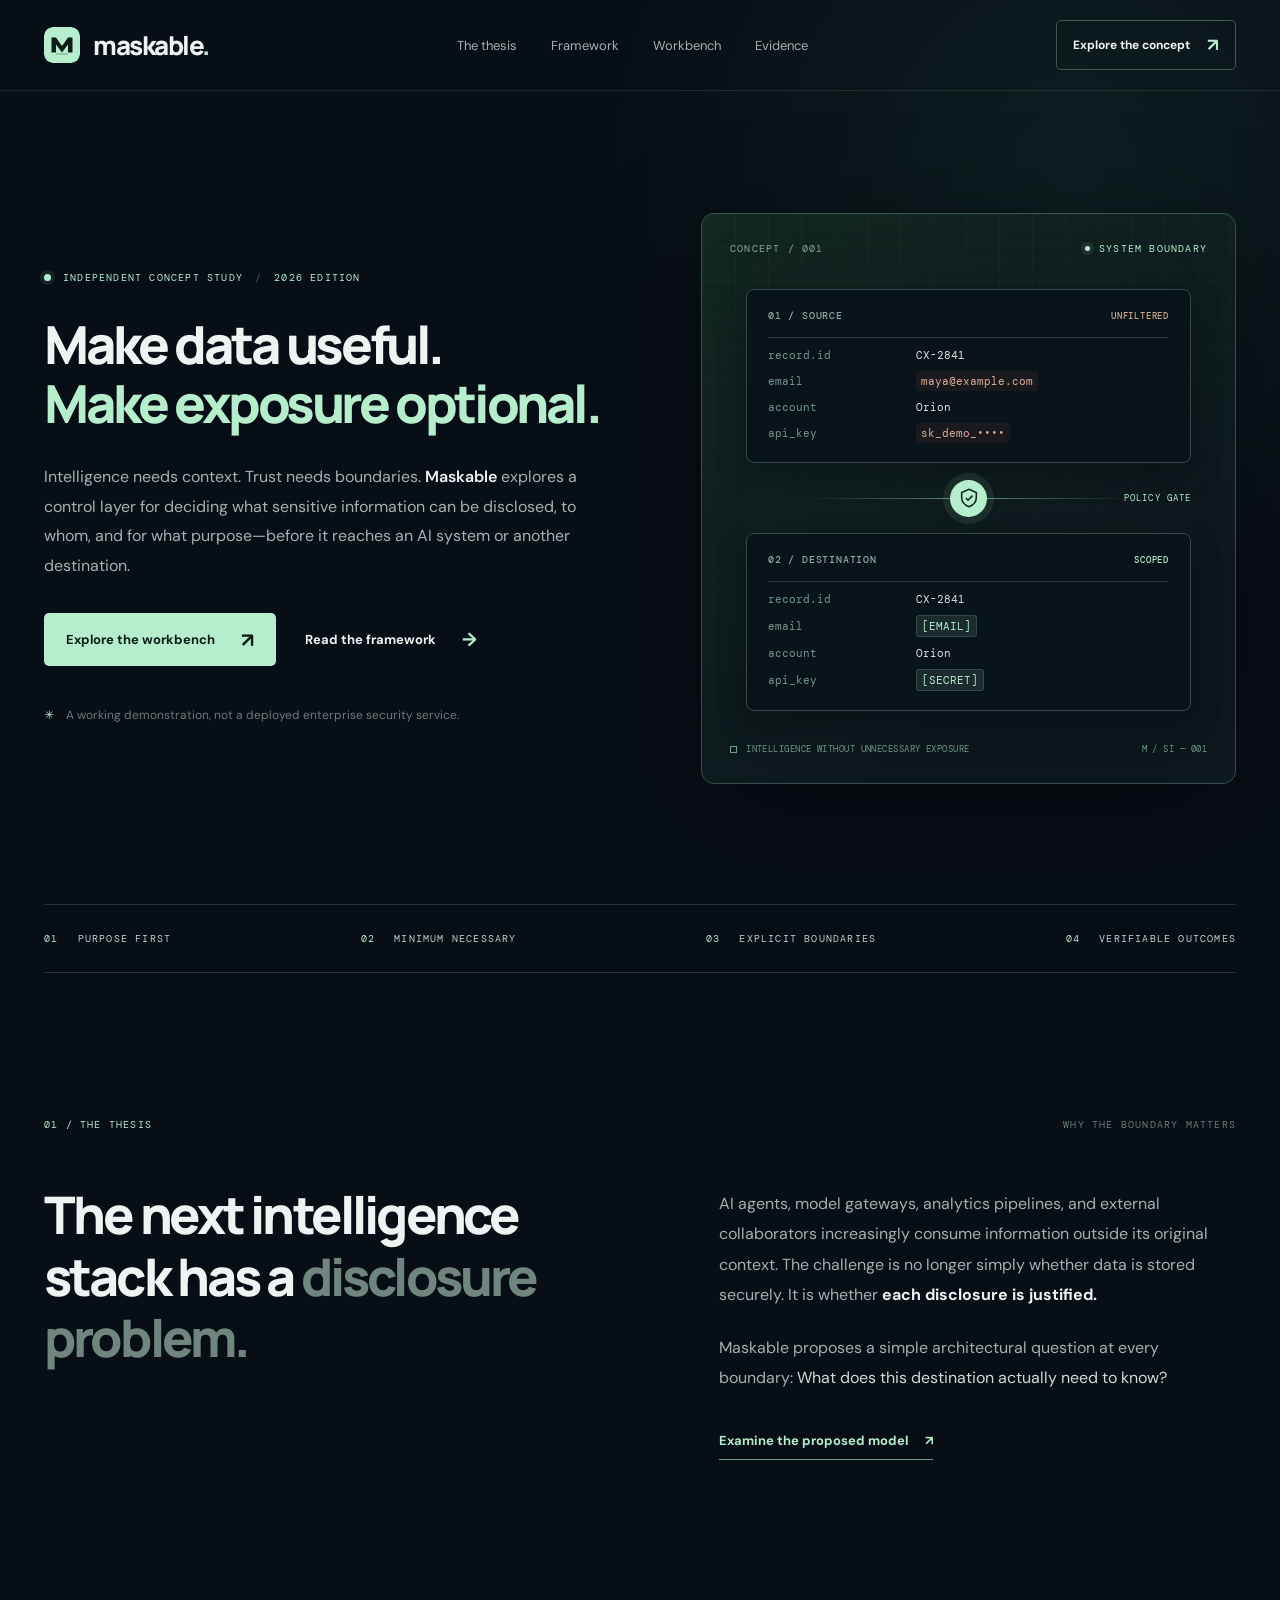
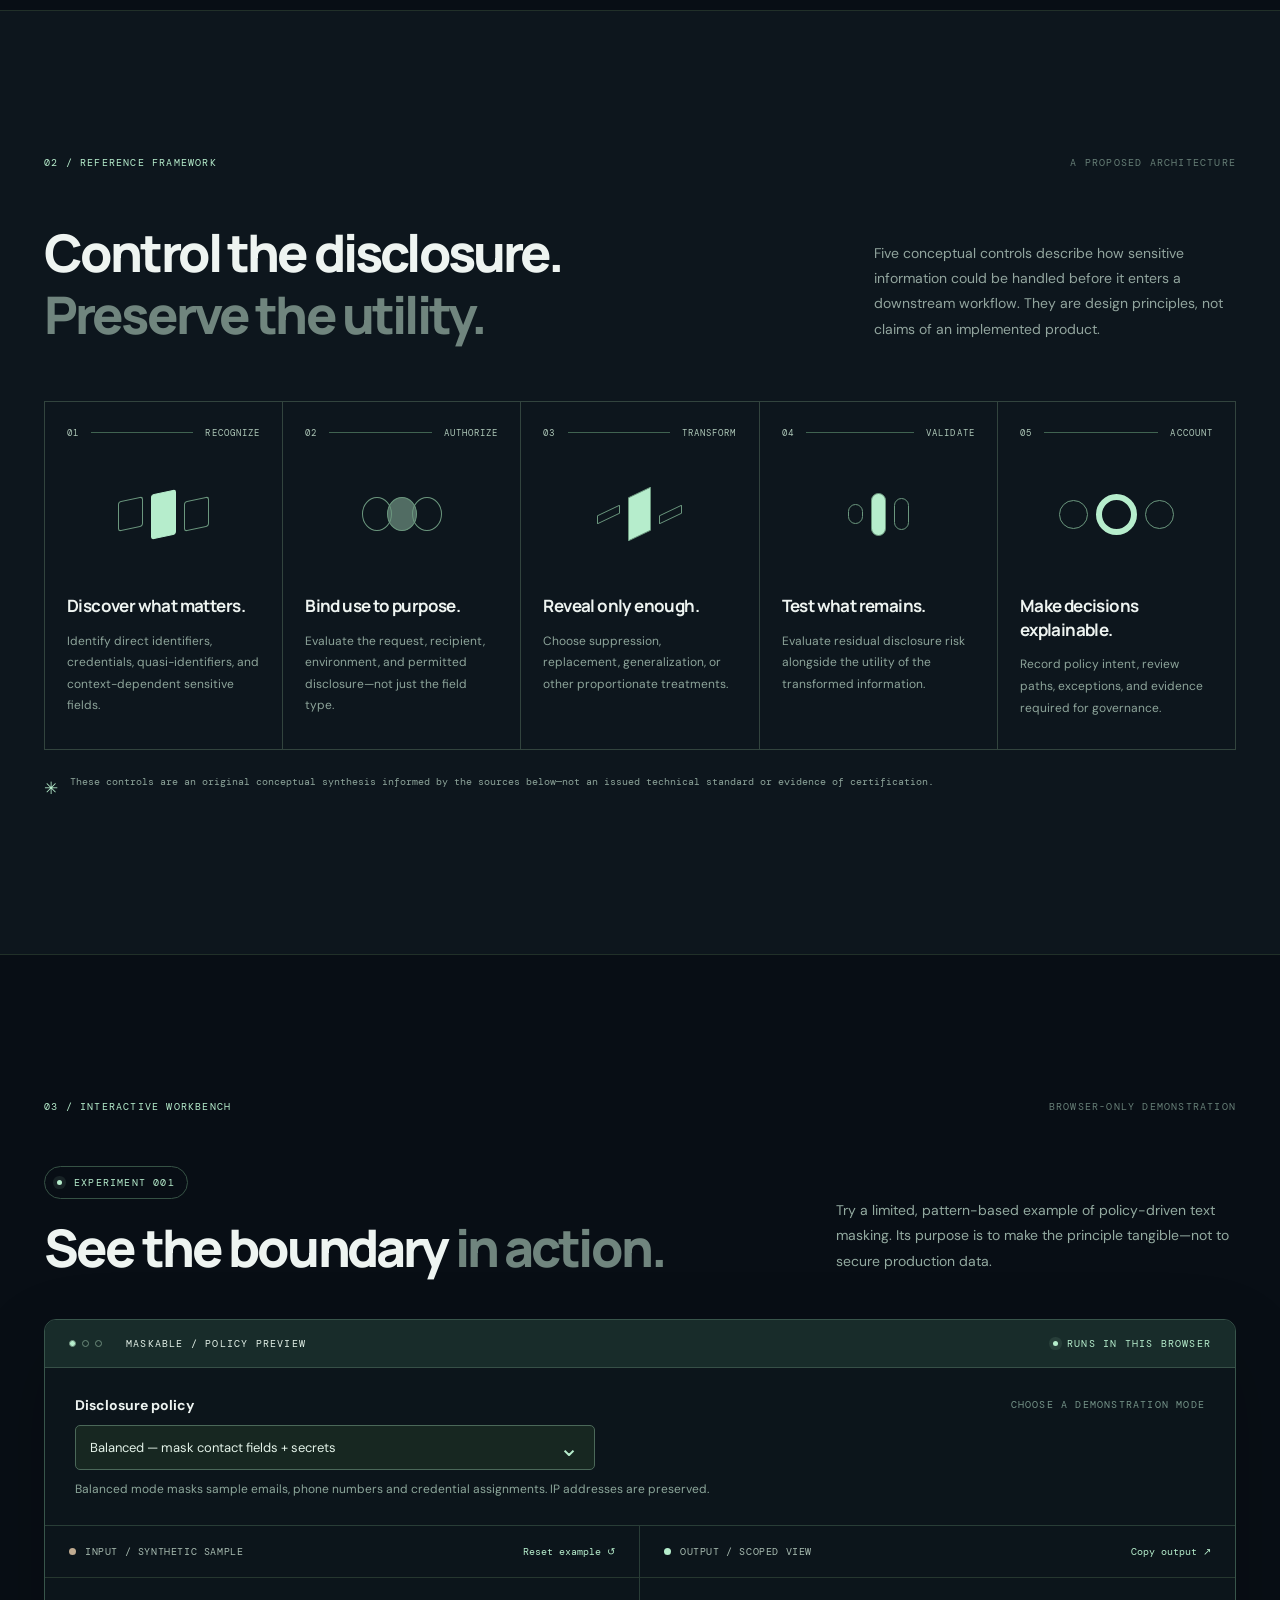
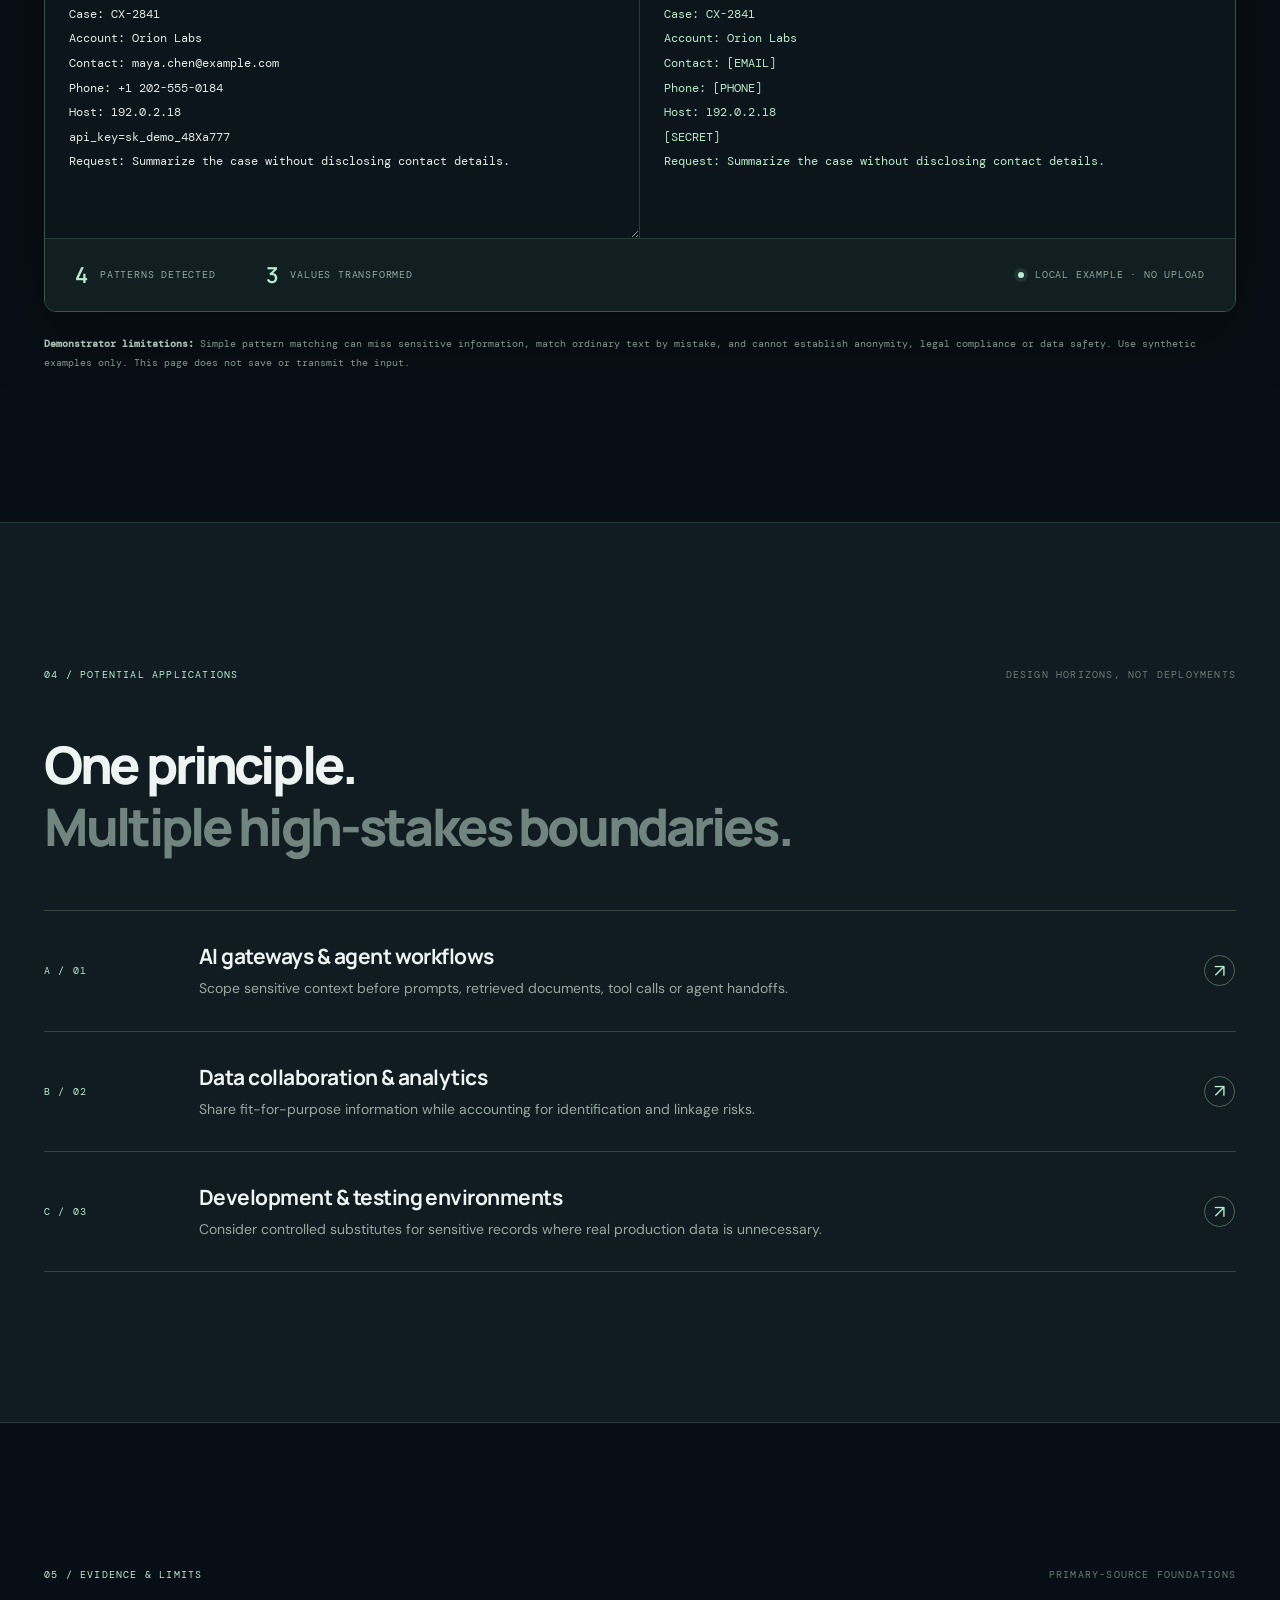
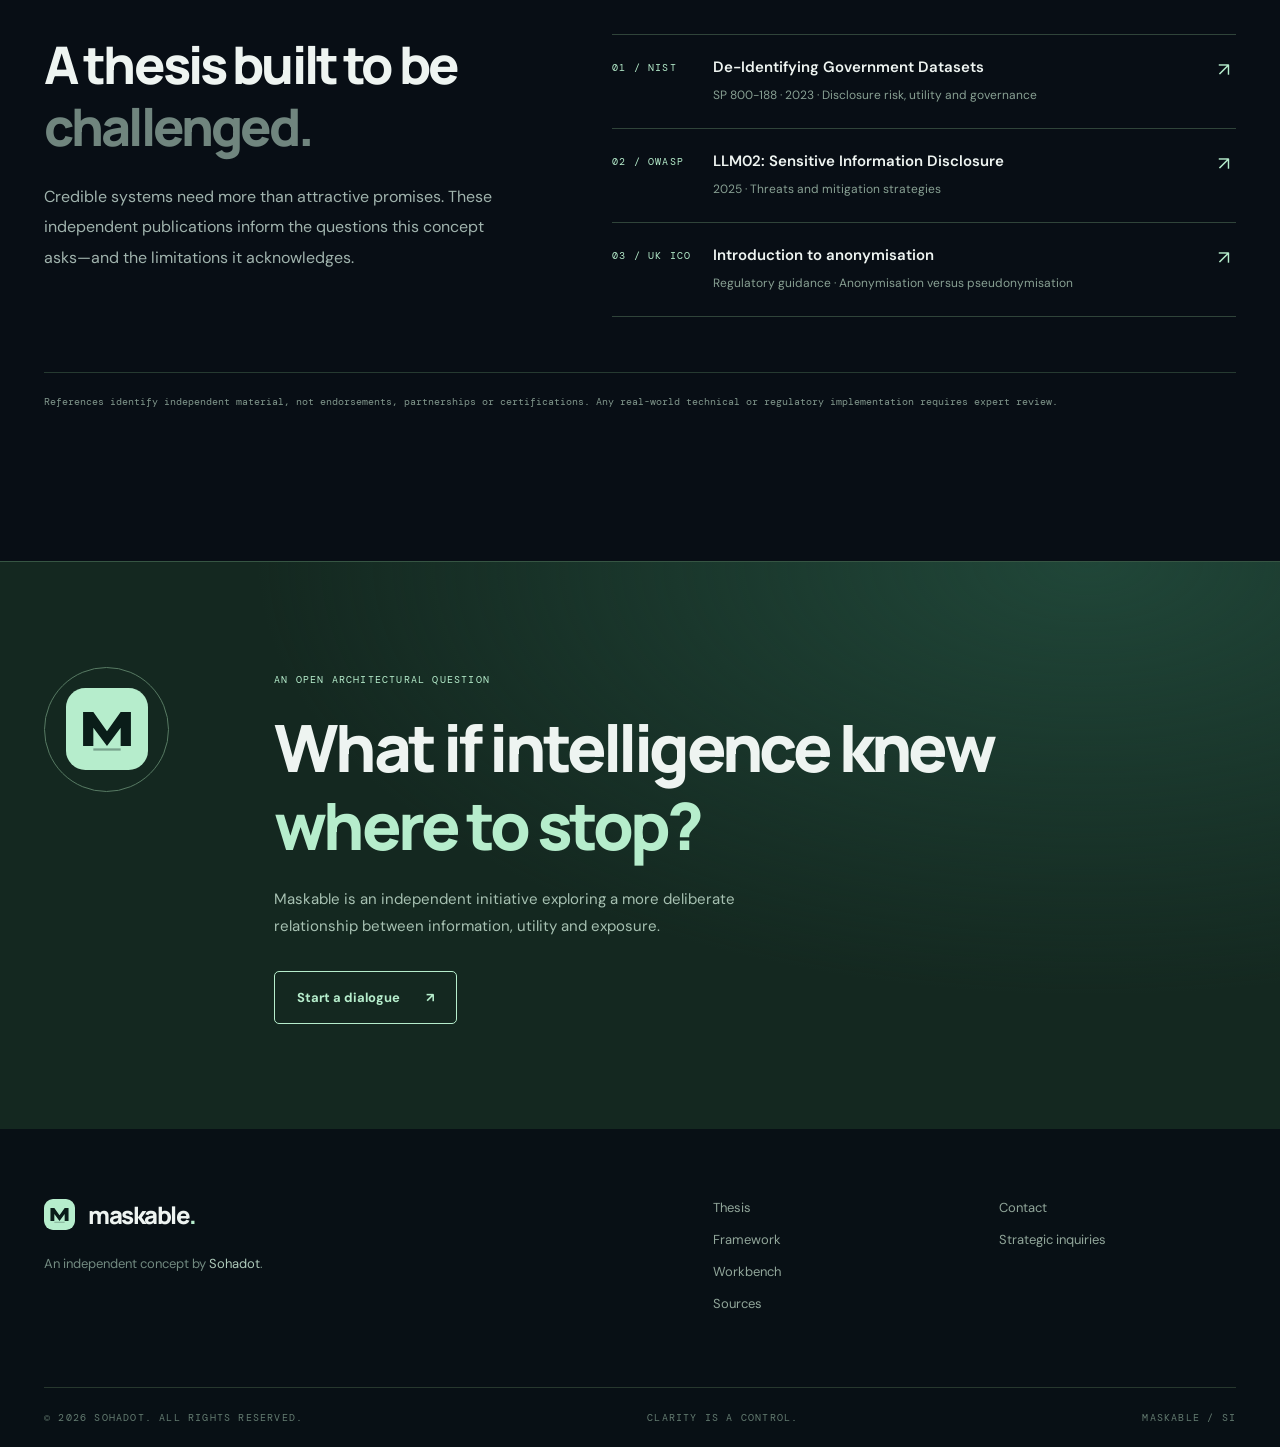
==== index.html @ 891ea4d5 "Build evidence-led Maskable concept landing page" ====
<!DOCTYPE html>
<html lang="en">
<head>
  <meta charset="utf-8">
  <meta name="viewport" content="width=device-width, initial-scale=1">
  <meta name="color-scheme" content="dark">
  <meta name="theme-color" content="#080e15">
  <meta name="description" content="Maskable is an independent concept study exploring purpose-bound disclosure for enterprise data and AI systems. Explore its framework and browser-only demonstration.">
  <meta name="robots" content="index, follow, max-image-preview:large">
  <link rel="canonical" href="https://maskable.si/">
  <link rel="icon" type="image/svg+xml" href="/assets/mark.svg">
  <link rel="preconnect" href="https://fonts.googleapis.com">
  <link rel="preconnect" href="https://fonts.gstatic.com" crossorigin>
  <link href="https://fonts.googleapis.com/css2?family=DM+Mono:wght@400;500&family=DM+Sans:wght@400;500;600;700&family=Manrope:wght@400;500;600;700;800&display=swap" rel="stylesheet">
  <link rel="stylesheet" href="/assets/styles.css">
  <meta property="og:type" content="website">
  <meta property="og:site_name" content="Maskable">
  <meta property="og:url" content="https://maskable.si/">
  <meta property="og:title" content="Maskable — Make data useful. Make exposure optional.">
  <meta property="og:description" content="An independent concept of sensitive-information control for the AI era.">
  <meta property="og:image" content="https://maskable.si/assets/social-card.svg">
  <meta name="twitter:card" content="summary_large_image">
  <script type="application/ld+json">{"@context":"https://schema.org","@type":"WebSite","name":"Maskable","url":"https://maskable.si/","description":"Independent concept study of sensitive-information control for data and AI systems.","publisher":{"@type":"Organization","name":"Sohadot","url":"https://sohadot.com"}}</script>
  <script src="/assets/app.js" defer></script>
  <title>Maskable — Sensitive Information Control for the AI Era</title>
</head>
<body>
  <a class="skip-link" href="#main">Skip to content</a>
  <div class="ambient-glow" aria-hidden="true"></div>
  <header class="site-header">
    <div class="container header-inner">
      <a class="brand" href="/" aria-label="Maskable home"><img src="/assets/mark.svg" width="36" height="36" alt=""><span>maskable<span class="brand-period">.</span></span></a>
      <nav class="nav-links" aria-label="Primary navigation"><a href="#thesis">The thesis</a><a href="#framework">Framework</a><a href="#workbench">Workbench</a><a href="#evidence">Evidence</a></nav>
      <a class="nav-cta" href="#workbench">Explore the concept <span aria-hidden="true">↗</span></a>
    </div>
  </header>
  <main id="main">
    <section class="hero container" aria-labelledby="hero-title">
      <div class="hero-copy">
        <div class="eyebrow"><span class="pulse-dot"></span> INDEPENDENT CONCEPT STUDY <span class="eyebrow-divider">/</span> 2026 EDITION</div>
        <h1 id="hero-title">Make data useful.<br><em>Make exposure optional.</em></h1>
        <p class="hero-description">Intelligence needs context. Trust needs boundaries. <strong>Maskable</strong> explores a control layer for deciding what sensitive information can be disclosed, to whom, and for what purpose—before it reaches an AI system or another destination.</p>
        <div class="hero-actions"><a class="button primary-button" href="#workbench">Explore the workbench <span aria-hidden="true">↗</span></a><a class="button text-button" href="#framework">Read the framework <span aria-hidden="true">→</span></a></div>
        <div class="hero-note"><span aria-hidden="true">✳</span> A working demonstration, not a deployed enterprise security service.</div>
      </div>
      <div class="hero-art" role="img" aria-label="Illustrative concept: a policy gate turns sensitive source details into purpose-limited output">
        <div class="visual-grid" aria-hidden="true"></div>
        <div class="hero-art-top"><span>CONCEPT / 001</span><span class="art-online"><i class="tiny-dot"></i> SYSTEM BOUNDARY</span></div>
        <div class="data-panels">
          <div class="data-panel source-panel">
            <div class="data-panel-heading"><span>01 / SOURCE</span><span class="panel-status">UNFILTERED</span></div>
            <div class="data-line"><span class="line-key">record.id</span><span class="line-value">CX-2841</span></div>
            <div class="data-line"><span class="line-key">email</span><span class="raw-line">maya@example.com</span></div>
            <div class="data-line"><span class="line-key">account</span><span class="line-value">Orion</span></div>
            <div class="data-line"><span class="line-key">api_key</span><span class="raw-line">sk_demo_••••</span></div>
          </div>
          <div class="boundary-track"><div class="boundary-line"></div><div class="boundary-node"><svg viewBox="0 0 24 24" fill="none" stroke="currentColor" stroke-width="1.7"><path d="M12 2.5 20 6v5.5c0 5.2-3.7 8.4-8 10-4.3-1.6-8-4.8-8-10V6l8-3.5Z"/><path d="m8.5 12 2.4 2.4 4.9-5"/></svg></div><div class="boundary-caption">POLICY GATE</div></div>
          <div class="data-panel output-panel">
            <div class="data-panel-heading"><span>02 / DESTINATION</span><span class="panel-status green-status">SCOPED</span></div>
            <div class="data-line"><span class="line-key">record.id</span><span class="line-value">CX-2841</span></div>
            <div class="data-line"><span class="line-key">email</span><span class="masked-token">[EMAIL]</span></div>
            <div class="data-line"><span class="line-key">account</span><span class="line-value">Orion</span></div>
            <div class="data-line"><span class="line-key">api_key</span><span class="masked-token">[SECRET]</span></div>
          </div>
        </div>
        <div class="hero-art-bottom"><span><i class="mini-square"></i> INTELLIGENCE WITHOUT UNNECESSARY EXPOSURE</span><span>M / SI — 001</span></div>
      </div>
    </section>

    <div class="container principle-strip" aria-label="Design principles"><span><i>01</i> PURPOSE FIRST</span><span><i>02</i> MINIMUM NECESSARY</span><span><i>03</i> EXPLICIT BOUNDARIES</span><span><i>04</i> VERIFIABLE OUTCOMES</span></div>

    <section id="thesis" class="section container thesis-section" aria-labelledby="thesis-title">
      <div class="section-intro"><span class="section-kicker">01 / THE THESIS</span><span class="section-side">WHY THE BOUNDARY MATTERS</span></div>
      <div class="thesis-layout"><h2 id="thesis-title">The next intelligence stack has a <span class="muted-text">disclosure problem.</span></h2><div class="thesis-right"><p>AI agents, model gateways, analytics pipelines, and external collaborators increasingly consume information outside its original context. The challenge is no longer simply whether data is stored securely. It is whether <strong>each disclosure is justified.</strong></p><p>Maskable proposes a simple architectural question at every boundary: <em>What does this destination actually need to know?</em></p><a class="inline-link" href="#framework">Examine the proposed model <span aria-hidden="true">↗</span></a></div></div>
    </section>

    <section id="framework" class="section framework-section" aria-labelledby="framework-title"><div class="container">
      <div class="section-intro"><span class="section-kicker">02 / REFERENCE FRAMEWORK</span><span class="section-side">A PROPOSED ARCHITECTURE</span></div>
      <div class="framework-heading"><h2 id="framework-title">Control the disclosure.<br><span class="muted-text">Preserve the utility.</span></h2><p>Five conceptual controls describe how sensitive information could be handled before it enters a downstream workflow. They are design principles, not claims of an implemented product.</p></div>
      <div class="framework-grid">
        <article class="framework-card"><span class="card-index">01 <i></i> RECOGNIZE</span><div class="card-graphic graphic-recognize" aria-hidden="true"><b></b><b></b><b></b></div><h3>Discover what matters.</h3><p>Identify direct identifiers, credentials, quasi-identifiers, and context-dependent sensitive fields.</p></article>
        <article class="framework-card"><span class="card-index">02 <i></i> AUTHORIZE</span><div class="card-graphic graphic-authorize" aria-hidden="true"><b></b><b></b><b></b></div><h3>Bind use to purpose.</h3><p>Evaluate the request, recipient, environment, and permitted disclosure—not just the field type.</p></article>
        <article class="framework-card"><span class="card-index">03 <i></i> TRANSFORM</span><div class="card-graphic graphic-transform" aria-hidden="true"><b></b><b></b><b></b></div><h3>Reveal only enough.</h3><p>Choose suppression, replacement, generalization, or other proportionate treatments.</p></article>
        <article class="framework-card"><span class="card-index">04 <i></i> VALIDATE</span><div class="card-graphic graphic-validate" aria-hidden="true"><b></b><b></b><b></b></div><h3>Test what remains.</h3><p>Evaluate residual disclosure risk alongside the utility of the transformed information.</p></article>
        <article class="framework-card"><span class="card-index">05 <i></i> ACCOUNT</span><div class="card-graphic graphic-account" aria-hidden="true"><b></b><b></b><b></b></div><h3>Make decisions explainable.</h3><p>Record policy intent, review paths, exceptions, and evidence required for governance.</p></article>
      </div>
      <p class="framework-footnote"><span>✳</span> These controls are an original conceptual synthesis informed by the sources below—not an issued technical standard or evidence of certification.</p>
    </div></section>

    <section id="workbench" class="section container workbench-section" aria-labelledby="workbench-title">
      <div class="section-intro"><span class="section-kicker">03 / INTERACTIVE WORKBENCH</span><span class="section-side">BROWSER-ONLY DEMONSTRATION</span></div>
      <div class="workbench-header"><div><div class="small-pill"><i class="tiny-dot"></i> EXPERIMENT 001</div><h2 id="workbench-title">See the boundary <span class="muted-text">in action.</span></h2></div><p>Try a limited, pattern-based example of policy-driven text masking. Its purpose is to make the principle tangible—not to secure production data.</p></div>
      <div class="workbench-shell">
        <div class="workbench-toolbar"><div class="toolbar-identity"><span class="toolbar-lights"><i></i><i></i><i></i></span><span>MASKABLE / POLICY PREVIEW</span></div><span class="toolbar-local"><i class="tiny-dot"></i> RUNS IN THIS BROWSER</span></div>
        <div class="workbench-controls"><div class="control-heading"><label for="policy-select">Disclosure policy</label><span>CHOOSE A DEMONSTRATION MODE</span></div><div class="policy-chooser"><select id="policy-select" aria-describedby="policy-help"><option value="balanced">Balanced — mask contact fields + secrets</option><option value="strict">Restricted — mask all recognized patterns</option><option value="minimal">Credentials only — mask secrets</option></select></div><p id="policy-help" class="policy-help">Balanced mode masks sample emails, phone numbers and credential assignments. IP addresses are preserved.</p></div>
        <div class="editor-grid">
          <div class="editor-panel"><div class="editor-title"><span><i class="editor-bullet input-bullet"></i> INPUT / SYNTHETIC SAMPLE</span><button id="load-sample" type="button" class="tiny-button">Reset example ↺</button></div><label class="sr-only" for="source-text">Editable sample text</label><textarea id="source-text" spellcheck="false" autocapitalize="off" autocomplete="off" aria-describedby="demo-warning">Case: CX-2841
Account: Orion Labs
Contact: maya.chen@example.com
Phone: +1 202-555-0184
Host: 192.0.2.18
api_key=sk_demo_48Xa777
Request: Summarize the case without disclosing contact details.</textarea></div>
          <div class="editor-panel output-editor"><div class="editor-title"><span><i class="editor-bullet output-bullet"></i> OUTPUT / SCOPED VIEW</span><button id="copy-output" type="button" class="tiny-button">Copy output ↗</button></div><pre id="result-text" class="result-text" aria-live="polite" aria-atomic="true"></pre></div>
        </div>
        <div class="workbench-summary"><div><strong id="detected-count">0</strong><span>PATTERNS DETECTED</span></div><div><strong id="masked-count">0</strong><span>VALUES TRANSFORMED</span></div><div class="summary-end"><i class="summary-indicator"></i> LOCAL EXAMPLE · NO UPLOAD</div></div>
      </div>
      <p id="demo-warning" class="demo-disclaimer"><strong>Demonstrator limitations:</strong> Simple pattern matching can miss sensitive information, match ordinary text by mistake, and cannot establish anonymity, legal compliance or data safety. Use synthetic examples only. This page does not save or transmit the input.</p>
    </section>

    <section class="section applications-section" aria-labelledby="applications-title"><div class="container">
      <div class="section-intro"><span class="section-kicker">04 / POTENTIAL APPLICATIONS</span><span class="section-side">DESIGN HORIZONS, NOT DEPLOYMENTS</span></div>
      <h2 id="applications-title">One principle.<br><span class="muted-text">Multiple high-stakes boundaries.</span></h2>
      <div class="application-list">
        <article><span class="application-index">A / 01</span><div><h3>AI gateways &amp; agent workflows</h3><p>Scope sensitive context before prompts, retrieved documents, tool calls or agent handoffs.</p></div><span class="application-icon" aria-hidden="true">↗</span></article>
        <article><span class="application-index">B / 02</span><div><h3>Data collaboration &amp; analytics</h3><p>Share fit-for-purpose information while accounting for identification and linkage risks.</p></div><span class="application-icon" aria-hidden="true">↗</span></article>
        <article><span class="application-index">C / 03</span><div><h3>Development &amp; testing environments</h3><p>Consider controlled substitutes for sensitive records where real production data is unnecessary.</p></div><span class="application-icon" aria-hidden="true">↗</span></article>
      </div>
    </div></section>

    <section id="evidence" class="section container evidence-section" aria-labelledby="evidence-title">
      <div class="section-intro"><span class="section-kicker">05 / EVIDENCE &amp; LIMITS</span><span class="section-side">PRIMARY-SOURCE FOUNDATIONS</span></div>
      <div class="evidence-layout"><div><h2 id="evidence-title">A thesis built to be <span class="muted-text">challenged.</span></h2><p>Credible systems need more than attractive promises. These independent publications inform the questions this concept asks—and the limitations it acknowledges.</p></div>
        <div class="reference-list">
          <a href="https://csrc.nist.gov/pubs/sp/800/188/final" target="_blank" rel="noopener noreferrer"><span class="reference-number">01 / NIST</span><span><strong>De-Identifying Government Datasets</strong><small>SP 800-188 · 2023 · Disclosure risk, utility and governance</small></span><span aria-hidden="true">↗</span></a>
          <a href="https://genai.owasp.org/llmrisk/llm022025-sensitive-information-disclosure/" target="_blank" rel="noopener noreferrer"><span class="reference-number">02 / OWASP</span><span><strong>LLM02: Sensitive Information Disclosure</strong><small>2025 · Threats and mitigation strategies</small></span><span aria-hidden="true">↗</span></a>
          <a href="https://ico.org.uk/for-organisations/uk-gdpr-guidance-and-resources/data-sharing/anonymisation/introduction-to-anonymisation/" target="_blank" rel="noopener noreferrer"><span class="reference-number">03 / UK ICO</span><span><strong>Introduction to anonymisation</strong><small>Regulatory guidance · Anonymisation versus pseudonymisation</small></span><span aria-hidden="true">↗</span></a>
        </div>
      </div>
      <p class="source-notice">References identify independent material, not endorsements, partnerships or certifications. Any real-world technical or regulatory implementation requires expert review.</p>
    </section>

    <section class="closing-section"><div class="container closing-layout"><div class="closing-symbol" aria-hidden="true"><img src="/assets/mark.svg" width="82" height="82" alt=""></div><div><span class="section-kicker">AN OPEN ARCHITECTURAL QUESTION</span><h2>What if intelligence knew<br><em>where to stop?</em></h2><p>Maskable is an independent initiative exploring a more deliberate relationship between information, utility and exposure.</p><a href="mailto:agent@sohadot.com?subject=Maskable%20%E2%80%94%20Research%20or%20strategic%20dialogue" class="button closing-button">Start a dialogue <span aria-hidden="true">↗</span></a></div></div></section>
  </main>
  <footer class="site-footer"><div class="container footer-main"><div><a href="/" class="brand footer-brand"><img src="/assets/mark.svg" width="31" height="31" alt=""><span>maskable<span class="brand-period">.</span></span></a><p>An independent concept by <a href="https://sohadot.com" target="_blank" rel="noopener noreferrer">Sohadot</a>.</p></div><div class="footer-links"><a href="#thesis">Thesis</a><a href="#framework">Framework</a><a href="#workbench">Workbench</a><a href="#evidence">Sources</a></div><div class="footer-links"><a href="mailto:agent@sohadot.com">Contact</a><a href="/acquire/" rel="nofollow">Strategic inquiries</a></div></div><div class="container footer-bottom"><span>© 2026 SOHADOT. ALL RIGHTS RESERVED.</span><span>CLARITY IS A CONTROL.</span><span>MASKABLE / SI</span></div></footer>
</body>
</html>
---- assets/styles.css ----
:root{--bg:#080e15;--bg-soft:#0d151d;--panel:#121d25;--edge:#26333b;--edge-soft:#1a2830;--text:#eef4f1;--muted:#8b9f9b;--subtle:#667b77;--mint:#b6edcc;--mint-dark:#173e32;--mono:"DM Mono",ui-monospace,SFMono-Regular,Consolas,monospace;--display:Manrope,"DM Sans",system-ui,sans-serif}
*{box-sizing:border-box}
html{scroll-behavior:smooth}
body{margin:0;background:var(--bg);color:var(--text);font-family:"DM Sans",system-ui,sans-serif;-webkit-font-smoothing:antialiased;overflow-x:hidden}
body::selection{background:var(--mint);color:#082015}
a{color:inherit;text-decoration:none}
button,select,textarea{font:inherit}
button,a,select,textarea{outline-offset:5px}
:focus-visible{outline:2px solid var(--mint)}
img,svg{display:block;max-width:100%}
.sr-only{position:absolute;width:1px;height:1px;overflow:hidden;clip:rect(0,0,0,0);white-space:nowrap}
.skip-link{position:absolute;top:-100px;left:1rem;padding:.8rem 1rem;z-index:100;background:var(--mint);color:#06150e}
.skip-link:focus{top:1rem}
.container{width:min(1240px,calc(100% - 88px));margin-inline:auto}
.ambient-glow{position:absolute;top:-360px;right:-320px;width:1050px;height:1050px;background:radial-gradient(circle,rgba(31,85,72,.22),transparent 62%);pointer-events:none;z-index:0}
.site-header{height:91px;border-bottom:1px solid rgba(191,230,210,.11);position:relative;z-index:3}
.header-inner{display:flex;align-items:center;justify-content:space-between;height:100%;gap:32px}
.brand{display:inline-flex;align-items:center;gap:13px;flex:none;font:800 26px/1 var(--display);letter-spacing:-1.5px}
.brand img{border-radius:9px}
.brand-period{color:var(--mint)}
.nav-links{display:flex;align-items:center;gap:34px;font-size:13px;color:#a3b3af}
.nav-links a,.footer-links a{transition:color .2s}
.nav-links a:hover,.footer-links a:hover{color:var(--mint)}
.nav-cta{display:inline-flex;align-items:center;gap:17px;padding:12px 16px;border:1px solid #405a50;border-radius:5px;font-size:12px;font-weight:700;white-space:nowrap;transition:background .2s,border .2s}
.nav-cta:hover{background:#20382f;border-color:var(--mint)}
.nav-cta span{color:var(--mint);font-size:18px}
.hero{position:relative;min-height:735px;padding-top:122px;padding-bottom:120px;display:grid;grid-template-columns:1.12fr 1fr;gap:58px;align-items:center}
.hero-copy,.hero-art{position:relative;z-index:1}
.eyebrow,.section-kicker,.section-side,.hero-art-top,.hero-art-bottom,.principle-strip,.small-pill,.toolbar-identity,.toolbar-local,.editor-title,.control-heading>span,.workbench-summary,.card-index,.framework-footnote,.application-index,.reference-number,.footer-bottom,.source-notice,.demo-disclaimer,.acquisition-footer{font-family:var(--mono);font-size:10px;letter-spacing:.12em}
.eyebrow{display:flex;align-items:center;gap:12px;color:var(--mint);margin-bottom:31px}
.pulse-dot,.tiny-dot,.summary-indicator{display:inline-block;background:var(--mint);width:7px;height:7px;flex:none;border-radius:50%;box-shadow:0 0 0 4px rgba(182,237,204,.09)}
.eyebrow-divider{color:#426559}
h1,h2,h3,p{margin-top:0}
h1,h2,h3{font-family:var(--display)}
.hero h1{font-size:clamp(46px,4.1vw,66px);line-height:1.11;letter-spacing:-.065em;font-weight:800;white-space:normal;margin:0 0 30px}
.hero h1 em,.closing-section h2 em,.acquisition-copy h1 em{font-style:normal;color:var(--mint)}
.hero-description{font-size:16px;line-height:1.85;color:#a3b4af;max-width:550px;margin-bottom:33px}
.hero-description strong{color:var(--text);font-weight:600}
.hero-actions{display:flex;align-items:center;gap:22px;flex-wrap:wrap}
.button{display:inline-flex;justify-content:center;align-items:center;gap:26px;border-radius:5px;font-size:13px;font-weight:700;min-height:53px;transition:transform .2s,background .2s}
.button:hover{transform:translateY(-2px)}
.primary-button{color:#0c2018;background:var(--mint);padding:0 22px}
.primary-button:hover{background:#d3f8e0}
.primary-button span{font-size:20px}
.text-button{color:var(--text);padding:0 7px}
.text-button span{font-size:19px;color:var(--mint)}
.hero-note{margin-top:40px;display:flex;align-items:flex-start;gap:12px;font-size:12px;line-height:1.6;color:var(--subtle)}
.hero-note span{color:var(--mint)}
.hero-art{border:1px solid #355047;border-radius:13px;min-height:450px;padding:28px;overflow:hidden;background:linear-gradient(145deg,#122620,#0d171d 72%);box-shadow:0 25px 120px rgba(0,0,0,.32),inset 0 0 70px rgba(110,181,147,.03)}
.visual-grid{position:absolute;inset:0;pointer-events:none;background-image:linear-gradient(#93d9ae0a 1px,transparent 1px),linear-gradient(90deg,#93d9ae0a 1px,transparent 1px);background-size:33px 33px;mask-image:linear-gradient(to bottom,black,transparent 95%)}
.hero-art-top,.hero-art-bottom{display:flex;align-items:center;justify-content:space-between;gap:10px;color:#8ba59a;position:relative;z-index:1}
.art-online{display:flex;align-items:center;gap:9px;color:var(--mint);white-space:nowrap}
.art-online .tiny-dot{width:5px;height:5px}
.data-panels{position:relative;z-index:1;display:flex;flex-direction:column;gap:19px;margin:34px 16px 32px}
.data-panel{background:#09141aee;border:1px solid #354a45;border-radius:8px;padding:19px 21px;box-shadow:0 12px 30px #02070950}
.data-panel-heading{display:flex;align-items:center;justify-content:space-between;color:#91a9a2;font:500 10px var(--mono);letter-spacing:.08em;padding-bottom:15px;border-bottom:1px solid #263b36;margin-bottom:10px}
.panel-status{color:#d2a68b;font-size:9px}
.green-status{color:var(--mint)}
.data-line{display:grid;grid-template-columns:35% 65%;align-items:center;gap:8px;margin-top:9px;font:11px var(--mono)}
.line-key{color:#75958c}.line-value{color:#dce6e0}
.raw-line{color:#dcad9a;background:#703c3229;border-radius:3px;padding:3px 5px;justify-self:start}
.masked-token{background:#b6edcc1c;color:var(--mint);border:1px solid #568a6f55;border-radius:3px;padding:3px 5px;justify-self:start}
.boundary-track{height:32px;display:flex;align-items:center;justify-content:center;position:relative}
.boundary-line{position:absolute;left:14%;right:14%;height:1px;background:linear-gradient(90deg,transparent,#5b9177,transparent)}
.boundary-node{position:relative;z-index:2;background:var(--mint);color:#10261c;width:37px;height:37px;display:grid;place-items:center;border-radius:50%;box-shadow:0 0 0 7px #b6edcc15}
.boundary-node svg{width:22px}
.boundary-caption{position:absolute;right:0;color:var(--mint);font:9px var(--mono);letter-spacing:.12em}
.hero-art-bottom{font-size:9px;letter-spacing:.05em;color:#6d9586}
.hero-art-bottom span:first-child{display:flex;gap:9px;align-items:center}
.mini-square{width:7px;height:7px;border:1px solid #70a18b}
.principle-strip{display:flex;justify-content:space-between;align-items:center;border-top:1px solid var(--edge);border-bottom:1px solid var(--edge);padding:27px 0;color:#c3d0c9;gap:15px;flex-wrap:wrap}
.principle-strip span{white-space:nowrap}
.principle-strip i{font-style:normal;color:var(--mint);margin-right:12px}
.section{padding-top:145px;padding-bottom:150px;scroll-margin-top:40px}
.section-intro{display:flex;justify-content:space-between;gap:20px;align-items:center;margin-bottom:53px}
.section-kicker{color:var(--mint)}.section-side{color:#667e76}
h2{font-size:clamp(39px,4.05vw,63px);line-height:1.19;letter-spacing:-.055em;font-weight:800}
.muted-text{color:#70857e}
.thesis-layout{display:grid;grid-template-columns:1.12fr 1fr;gap:95px}
.thesis-layout h2{max-width:615px}
.thesis-right{padding:5px 0 0;max-width:490px}
.thesis-right p,.evidence-layout>div:first-child>p{color:#a0b3ad;font-size:16px;line-height:1.9;margin-bottom:22px}
.thesis-right strong{color:var(--text)}
.thesis-right em{color:#cbded1;font-style:normal}
.inline-link{display:inline-flex;gap:17px;margin-top:17px;color:var(--mint);font-size:13px;font-weight:700;border-bottom:1px solid #729c81;padding-bottom:10px}
.framework-section{background:#0d161d;border-top:1px solid #213029;border-bottom:1px solid #213029}
.framework-heading{display:flex;align-items:end;justify-content:space-between;gap:60px;margin-bottom:55px}
.framework-heading h2{margin-bottom:0}
.framework-heading p{color:#92a59e;max-width:362px;font-size:14px;line-height:1.8;margin-bottom:4px}
.framework-grid{display:grid;grid-template-columns:repeat(5,minmax(0,1fr));border-left:1px solid #32443e;border-top:1px solid #32443e}
.framework-card{border-right:1px solid #32443e;border-bottom:1px solid #32443e;padding:25px 22px 29px;min-height:348px;transition:background .2s}
.framework-card:hover{background:#14251f}
.card-index{display:flex;align-items:center;gap:12px;color:#aec8b8;font-size:9px}
.card-index i{height:1px;background:#406351;flex:1}
.card-graphic{height:107px;display:flex;align-items:center;justify-content:center;gap:8px;margin:22px auto 26px}
.card-graphic b{display:block;width:25px;height:30px;border:1px solid #6b977e;border-radius:3px;transform:skewY(-12deg)}
.graphic-recognize b:nth-child(2){background:var(--mint);border-color:var(--mint);height:45px}
.graphic-authorize b{height:34px;width:30px;border-radius:50%;transform:none}.graphic-authorize b:first-child{transform:translateX(13px)}.graphic-authorize b:nth-child(2){background:#b6edcc66}.graphic-authorize b:last-child{transform:translateX(-13px)}
.graphic-transform b{height:9px;width:23px;border-radius:1px;transform:skewY(-25deg)}.graphic-transform b:nth-child(2){height:44px;background:var(--mint)}
.graphic-validate b{width:15px;transform:none;border-radius:10px}.graphic-validate b:nth-child(1){height:20px}.graphic-validate b:nth-child(2){height:43px;background:var(--mint)}.graphic-validate b:nth-child(3){height:32px}
.graphic-account b{height:29px;width:29px;border-radius:50%;transform:none}.graphic-account b:nth-child(2){border-width:6px;border-color:var(--mint);height:41px;width:41px}
.framework-card h3{font-size:17px;line-height:1.4;letter-spacing:-.035em;margin-bottom:13px}
.framework-card p{font-size:12px;line-height:1.8;color:#8da49a;margin:0}
.framework-footnote{display:flex;gap:12px;align-items:flex-start;color:#8da49a;line-height:1.9;margin:22px 0 0;letter-spacing:0}
.framework-footnote span{color:var(--mint);font-size:17px}
.workbench-header{display:flex;align-items:end;justify-content:space-between;gap:60px;margin-bottom:40px}
.small-pill{display:inline-flex;align-items:center;gap:12px;border:1px solid #365245;border-radius:99px;padding:9px 12px;margin-bottom:18px;color:var(--mint)}
.small-pill .tiny-dot{width:5px;height:5px}
.workbench-header h2{margin-bottom:0}
.workbench-header>p{max-width:400px;font-size:14px;line-height:1.8;color:#93aaa0;margin-bottom:5px}
.workbench-shell{border:1px solid #38554b;border-radius:12px;overflow:hidden;background:#0c151b;box-shadow:0 30px 80px #0003}
.workbench-toolbar{background:#182c2a;border-bottom:1px solid #375047;padding:17px 24px;display:flex;align-items:center;justify-content:space-between;gap:15px}
.toolbar-identity{display:flex;align-items:center;gap:24px;color:#e2f0e7}
.toolbar-lights{display:flex;gap:6px}.toolbar-lights i{width:7px;height:7px;border:1px solid #6c8b7b;border-radius:50%}.toolbar-lights i:first-child{background:var(--mint)}
.toolbar-local{display:flex;align-items:center;gap:9px;color:var(--mint)}
.toolbar-local .tiny-dot{width:5px;height:5px}
.workbench-controls{padding:28px 30px 26px;border-bottom:1px solid #293d37}
.control-heading{display:flex;justify-content:space-between;gap:10px;align-items:center;margin-bottom:11px}
.control-heading label{font-size:14px;font-weight:700}.control-heading>span{color:#759388}
.policy-chooser{position:relative;width:min(520px,100%)}
.policy-chooser select{width:100%;color:#e3f2e8;background:#172721;border:1px solid #4b6859;border-radius:5px;padding:13px 40px 13px 14px;appearance:none;font-size:13px;cursor:pointer}
.policy-chooser::after{content:"⌄";position:absolute;right:16px;top:7px;font-size:24px;pointer-events:none;color:var(--mint)}
.policy-help{font-size:12px;color:#8ca69a;line-height:1.6;margin:10px 0 0}
.editor-grid{display:grid;grid-template-columns:1fr 1fr}
.editor-panel{min-width:0}
.editor-panel:first-child{border-right:1px solid #293d37}
.editor-title{height:52px;padding:0 24px;display:flex;align-items:center;justify-content:space-between;gap:8px;color:#a7bbb0;font-size:10px;letter-spacing:.06em;border-bottom:1px solid #26372f}
.editor-title>span{display:flex;align-items:center;gap:9px}
.editor-bullet{width:7px;height:7px;border-radius:50%;background:#bfaa90}.output-bullet{background:var(--mint)}
.tiny-button{background:none;border:0;color:var(--mint);font:10px var(--mono);cursor:pointer;padding:8px 0;text-align:right}
.tiny-button:hover{text-decoration:underline}
textarea,.result-text{display:block;border:0;background:transparent;color:#e4ebe5;width:100%;height:260px;padding:24px;resize:vertical;min-height:220px;font:12px/2.05 var(--mono);white-space:pre-wrap;overflow-wrap:anywhere;margin:0}
textarea::selection,.result-text::selection{background:#375e48}
.result-text{color:#b9ebc7}
.workbench-summary{display:flex;align-items:center;gap:50px;padding:21px 30px;border-top:1px solid #293d37;background:#111f21;letter-spacing:.08em}
.workbench-summary>div:not(.summary-end){display:flex;align-items:center;gap:13px}
.workbench-summary strong{font:600 22px var(--display);letter-spacing:-.05em;color:var(--mint)}
.workbench-summary span{color:#93a99f}
.summary-end{margin-left:auto;display:flex;align-items:center;gap:11px;color:#8ea799;white-space:nowrap}
.summary-indicator{width:6px;height:6px}
.demo-disclaimer{line-height:1.9;color:#82988d;letter-spacing:0;margin:22px 0 0}
.demo-disclaimer strong{color:#a8bfb0}
.applications-section{background:#101c22;border-block:1px solid #273a36}
.applications-section h2{margin-bottom:53px}
.application-list{border-top:1px solid #35443f}
.application-list article{display:grid;grid-template-columns:130px 1fr 32px;align-items:center;gap:25px;padding:31px 0;border-bottom:1px solid #35443f}
.application-index{color:var(--mint)}
.application-list h3{font-size:21px;letter-spacing:-.025em;margin-bottom:7px}
.application-list p{color:#97a99e;font-size:14px;line-height:1.6;margin:0}
.application-icon{border:1px solid #476c58;border-radius:50%;width:31px;height:31px;display:grid;place-items:center;color:var(--mint);font-size:18px}
.evidence-layout{display:grid;grid-template-columns:.9fr 1.2fr;gap:100px}
.evidence-layout h2{margin-bottom:24px}
.reference-list{border-top:1px solid #30443a}
.reference-list>a{display:grid;grid-template-columns:85px 1fr 18px;gap:16px;align-items:start;padding:22px 0;border-bottom:1px solid #30443a;transition:background .2s}
.reference-list>a:hover{background:#15241b}
.reference-number{color:var(--mint);padding-top:4px}
.reference-list strong{font-size:15px;line-height:1.4;display:block;margin-bottom:8px;font-weight:600}
.reference-list small{display:block;font-size:12px;line-height:1.65;color:#88a093}
.reference-list a>span:last-child{color:var(--mint);font-size:19px}
.source-notice{border-top:1px solid #263a31;margin:55px 0 0;padding-top:19px;color:#81978c;line-height:1.9;letter-spacing:0}
.closing-section{background:radial-gradient(ellipse at 85% 0,#204638 0,transparent 54%),#142820;padding:105px 0;border-top:1px solid #365543}
.closing-layout{display:grid;grid-template-columns:160px 1fr;gap:70px}
.closing-symbol{width:125px;height:125px;border:1px solid #577a63;border-radius:50%;display:grid;place-items:center}
.closing-section h2{font-size:clamp(44px,5.1vw,78px);margin:21px 0 22px}
.closing-section p{font-size:15px;line-height:1.8;color:#a7c1b2;max-width:490px;margin-bottom:31px}
.closing-button{background:transparent;border:1px solid var(--mint);color:var(--mint);padding:0 22px}
.closing-button:hover{background:#b6edcc12}
.site-footer{background:#081015}
.footer-main{display:grid;grid-template-columns:1.7fr .65fr .65fr;gap:50px;padding-top:70px;padding-bottom:75px}
.footer-brand{font-size:24px}
.footer-main p{font-size:13px;color:#728a80;margin:20px 0 0}
.footer-main p a{color:#aecaba}
.footer-links{display:flex;flex-direction:column;gap:15px;font-size:13px;color:#91a69a}
.footer-bottom{padding:23px 0;display:flex;justify-content:space-between;gap:10px;color:#637b70;border-top:1px solid #27382e}
.acquisition-page{min-height:100vh;background:radial-gradient(ellipse at top right,#143629,transparent 58%),#080e15}
.acquisition-wrap{width:min(960px,calc(100% - 60px));min-height:100vh;margin:auto;display:flex;flex-direction:column;justify-content:space-between;padding:44px 0 32px}
.acquisition-copy{padding:110px 0}
.acquisition-copy h1{font-size:clamp(42px,6vw,78px);letter-spacing:-.06em;line-height:1.15;margin:24px 0 28px}
.acquisition-copy p{max-width:590px;font-size:16px;color:#9bb1a7;line-height:1.85}
.acquisition-copy .button{margin-top:24px}
.acquisition-footer{display:flex;justify-content:space-between;border-top:1px solid #2c493b;padding-top:23px;color:#829b8d}
.acquisition-footer a{color:var(--mint)}
@media(max-width:1160px){.hero{grid-template-columns:1fr;gap:38px;padding-top:95px}.hero-copy{max-width:800px}.hero h1{font-size:clamp(49px,6vw,75px)}.hero-art{max-width:760px;width:100%}.framework-grid{grid-template-columns:repeat(3,1fr)}.framework-card{min-height:310px}.nav-links{gap:18px}}
@media(max-width:800px){.container{width:min(100% - 42px,680px)}.site-header{height:76px}.nav-links{display:none}.hero{padding-top:80px;padding-bottom:75px}.hero h1{white-space:normal;font-size:clamp(42px,9vw,67px)}.hero-description{font-size:15px}.hero-art{min-height:0}.principle-strip{display:grid;grid-template-columns:1fr 1fr;gap:22px}.section{padding:94px 0}.section-intro{margin-bottom:36px}.thesis-layout,.evidence-layout{grid-template-columns:1fr;gap:26px}.thesis-layout h2{margin-bottom:0}.framework-heading,.workbench-header{display:block}.framework-heading p,.workbench-header>p{margin-top:24px;max-width:640px}.framework-grid{grid-template-columns:repeat(2,1fr)}.editor-grid{grid-template-columns:1fr}.editor-panel:first-child{border-right:0;border-bottom:1px solid #293d37}.workbench-summary{gap:25px;flex-wrap:wrap}.summary-end{margin-left:0}.closing-layout{grid-template-columns:1fr;gap:35px}.closing-symbol{width:104px;height:104px}.footer-main{grid-template-columns:1.5fr 1fr 1fr;gap:24px}}
@media(max-width:520px){.container{width:calc(100% - 36px)}.header-inner{gap:12px}.brand{font-size:23px}.brand img{width:32px;height:32px}.nav-cta{padding:11px;font-size:10px;gap:7px}.hero{padding-top:64px}.hero h1{font-size:clamp(39px,10.1vw,52px);letter-spacing:-.06em}.eyebrow{font-size:9px;gap:8px;flex-wrap:wrap}.hero-actions{align-items:stretch;gap:6px}.hero-actions .button{min-height:49px;padding-inline:13px}.hero-art{padding:18px}.hero-art-top,.hero-art-bottom{font-size:8px}.data-panels{margin:27px 0}.data-panel{padding:15px 13px}.data-line{font-size:10px;grid-template-columns:34% 66%}.boundary-caption{right:0;font-size:8px;transform:translateY(27px)}.hero-art-bottom span:first-child{max-width:200px;line-height:1.6}.principle-strip{font-size:9px;gap:19px}.principle-strip i{margin-right:5px}h2{font-size:clamp(35px,9vw,45px)}.section-side{display:none}.framework-grid{grid-template-columns:1fr}.framework-card{min-height:0;padding-bottom:24px}.card-graphic{height:70px;margin:12px 0 18px}.framework-card h3{font-size:19px}.framework-card p{font-size:13px}.workbench-controls{padding:22px 16px}.control-heading{align-items:start}.control-heading>span{font-size:8px}.workbench-toolbar{padding:15px 13px}.toolbar-identity{gap:12px;font-size:8px}.toolbar-local{font-size:8px}.editor-title{padding:0 12px;font-size:9px}.tiny-button{font-size:9px}textarea,.result-text{padding:17px 12px;font-size:11px}.workbench-summary{padding:18px 13px;gap:18px}.workbench-summary span,.summary-end{font-size:8px}.application-list article{grid-template-columns:65px 1fr 25px;gap:12px}.application-list h3{font-size:17px}.application-list p{font-size:12px}.reference-list>a{grid-template-columns:65px 1fr 15px;gap:10px}.reference-number{font-size:9px}.reference-list strong{font-size:13px}.reference-list small{font-size:11px}.closing-section{padding:80px 0}.closing-section h2{font-size:43px}.footer-main{grid-template-columns:1fr 1fr;gap:35px;padding:58px 0}.footer-main>div:first-child{grid-column:1/-1}.footer-bottom{font-size:8px;flex-wrap:wrap;line-height:1.7}.acquisition-copy{padding:75px 0}.acquisition-copy h1{font-size:43px}}
@media(prefers-reduced-motion:reduce){html{scroll-behavior:auto}*,*::before,*::after{animation-duration:.01ms!important;transition-duration:.01ms!important;scroll-behavior:auto!important}}
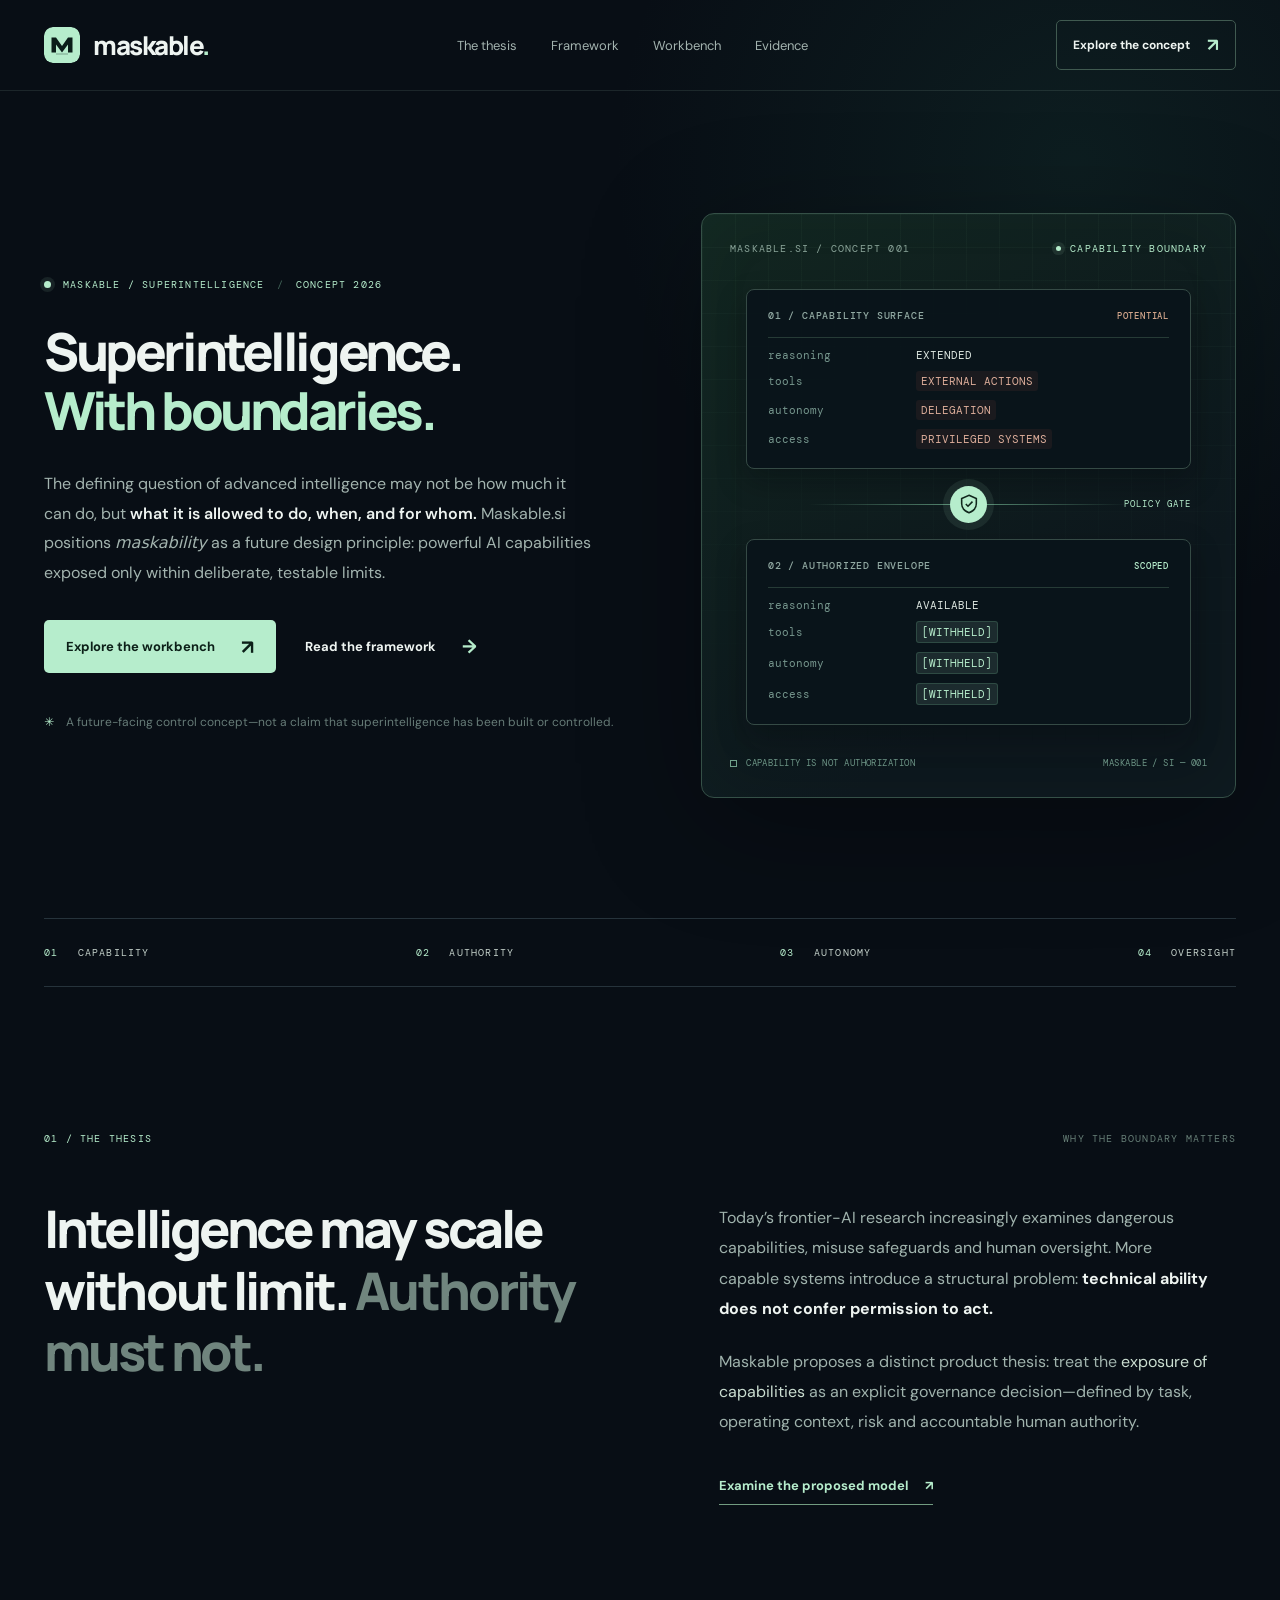
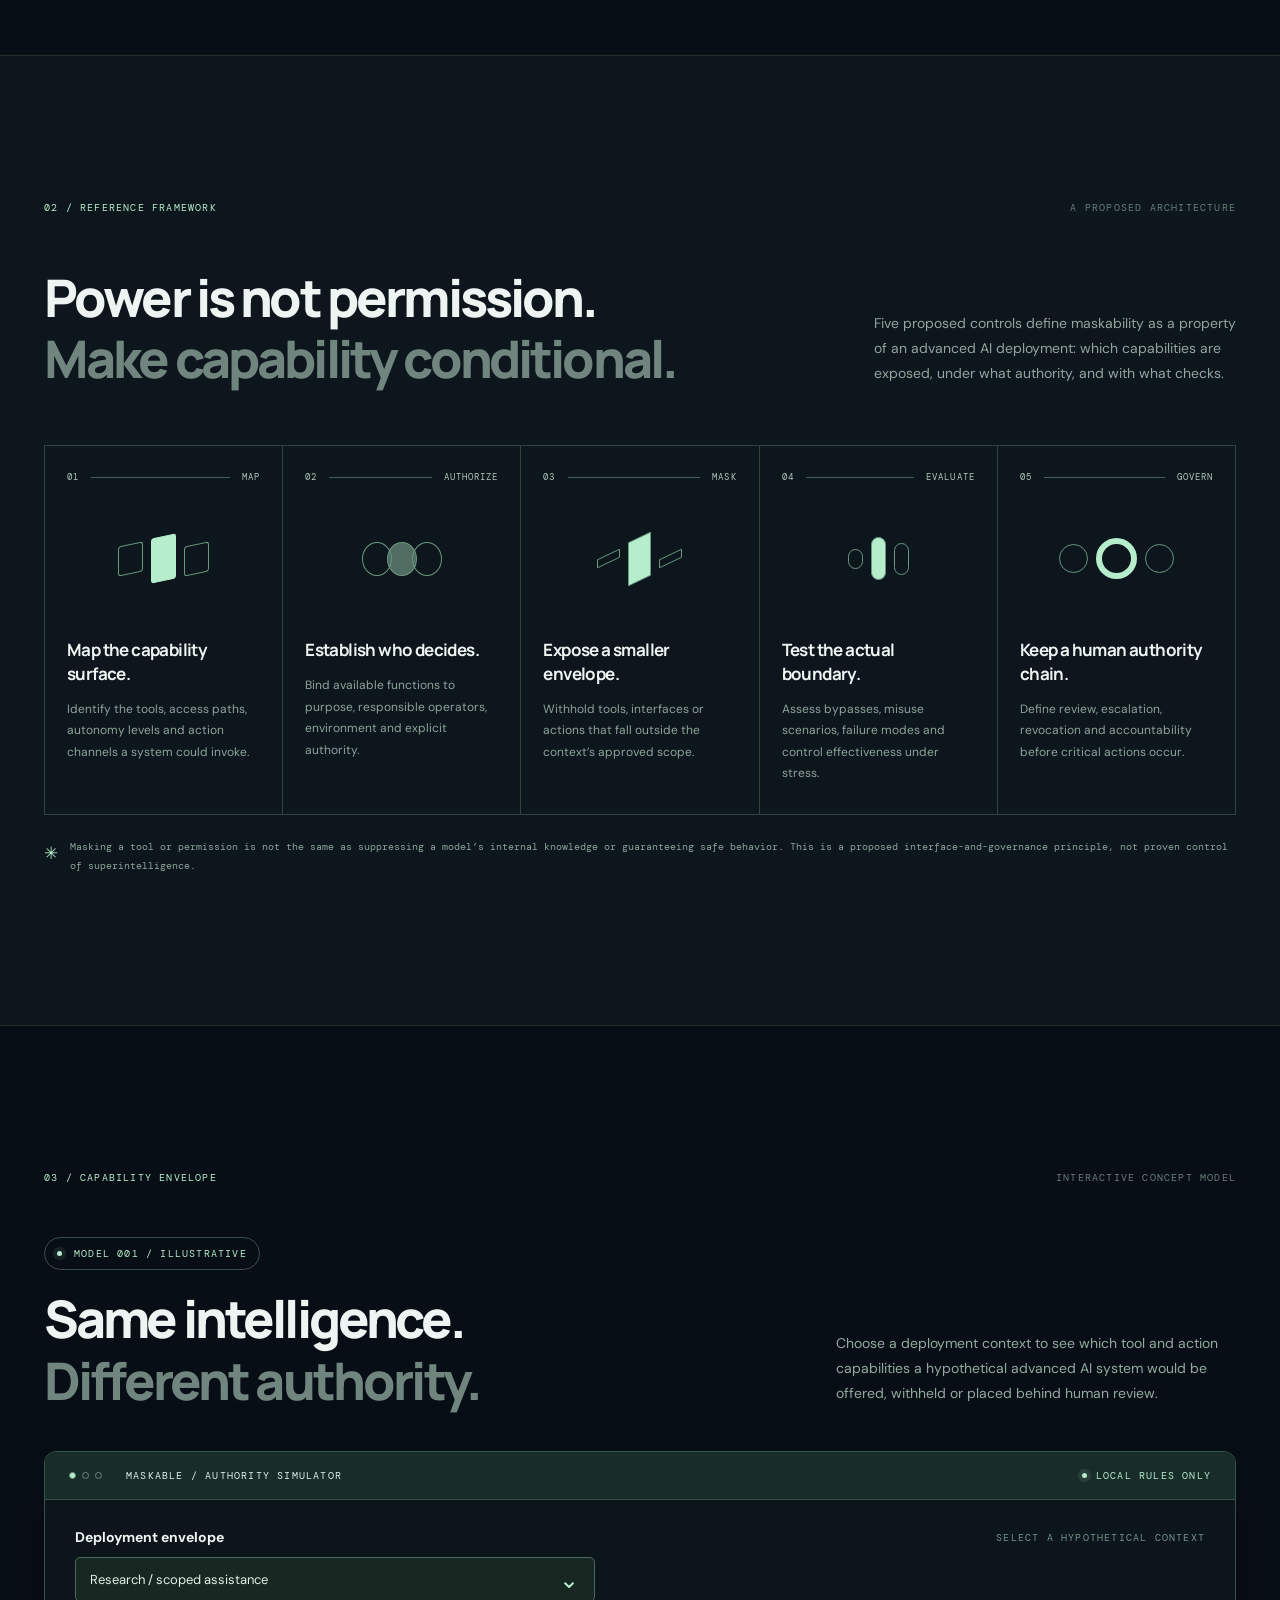
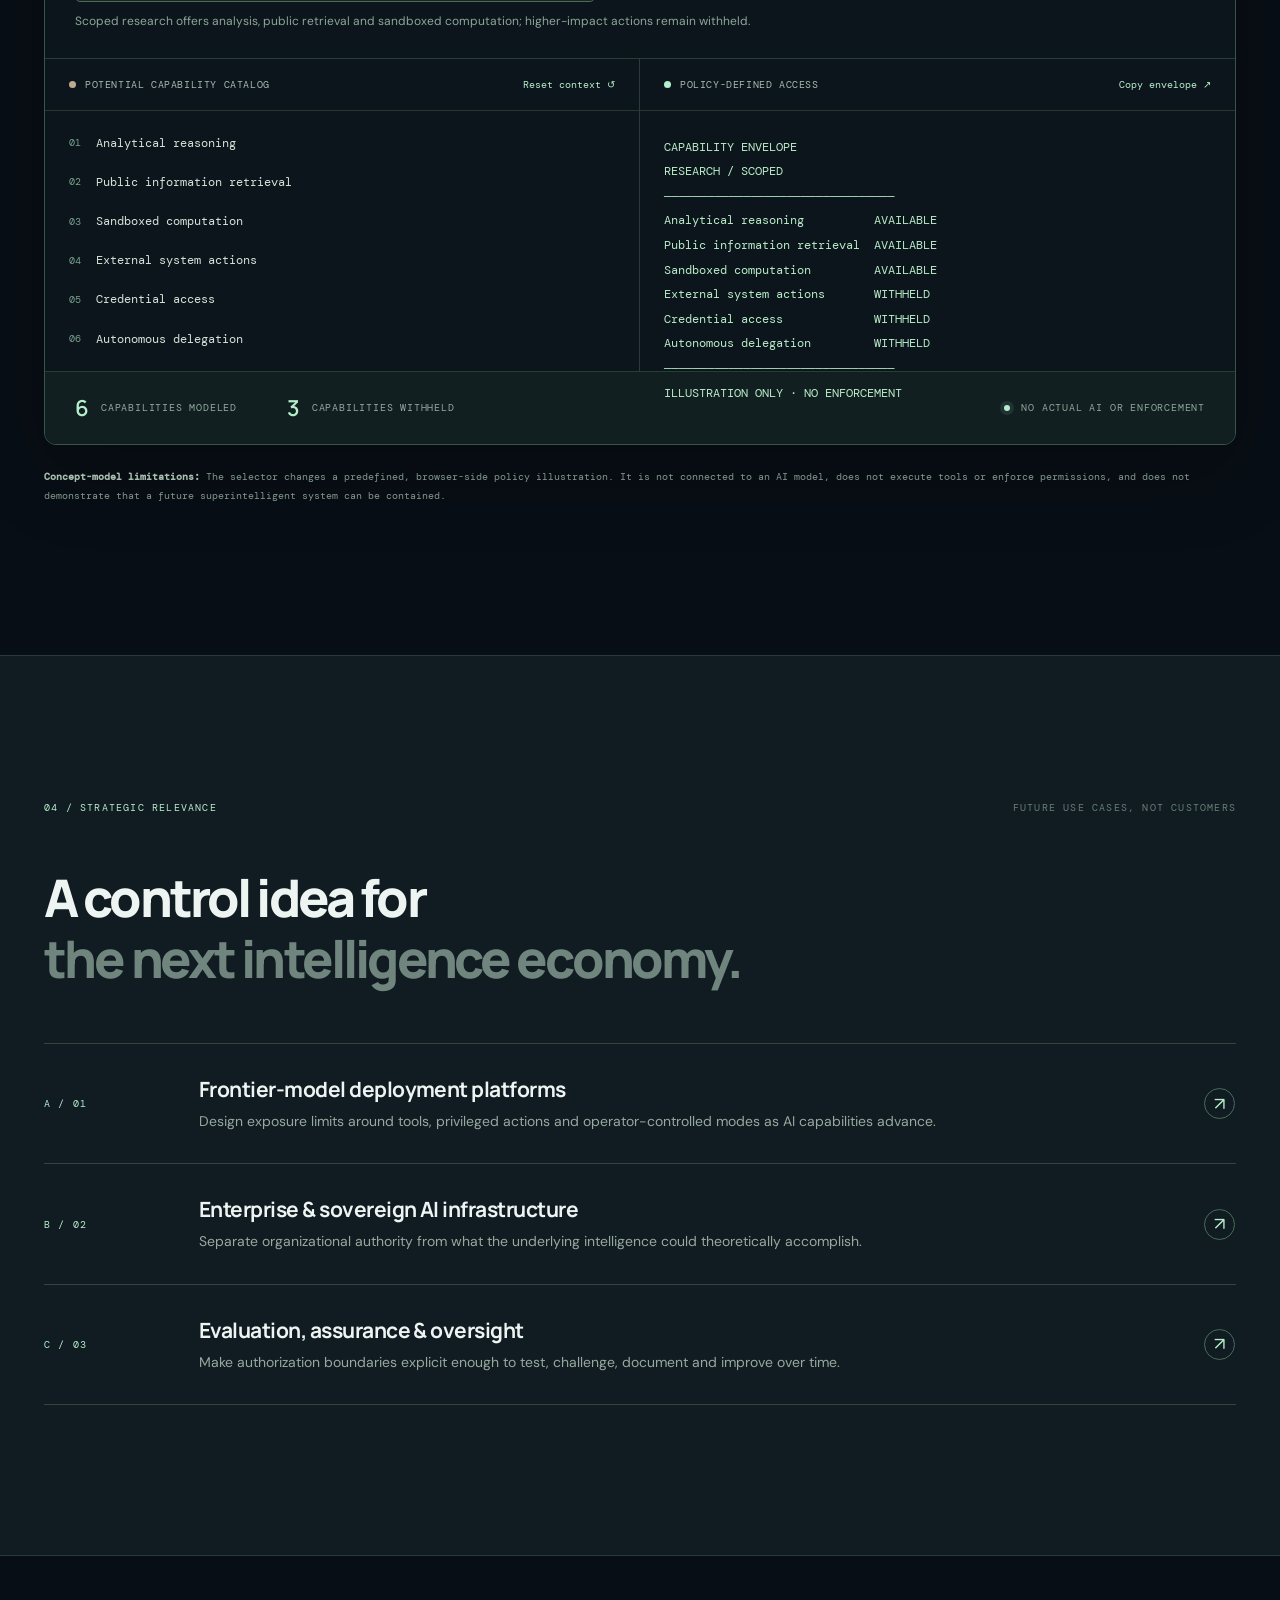
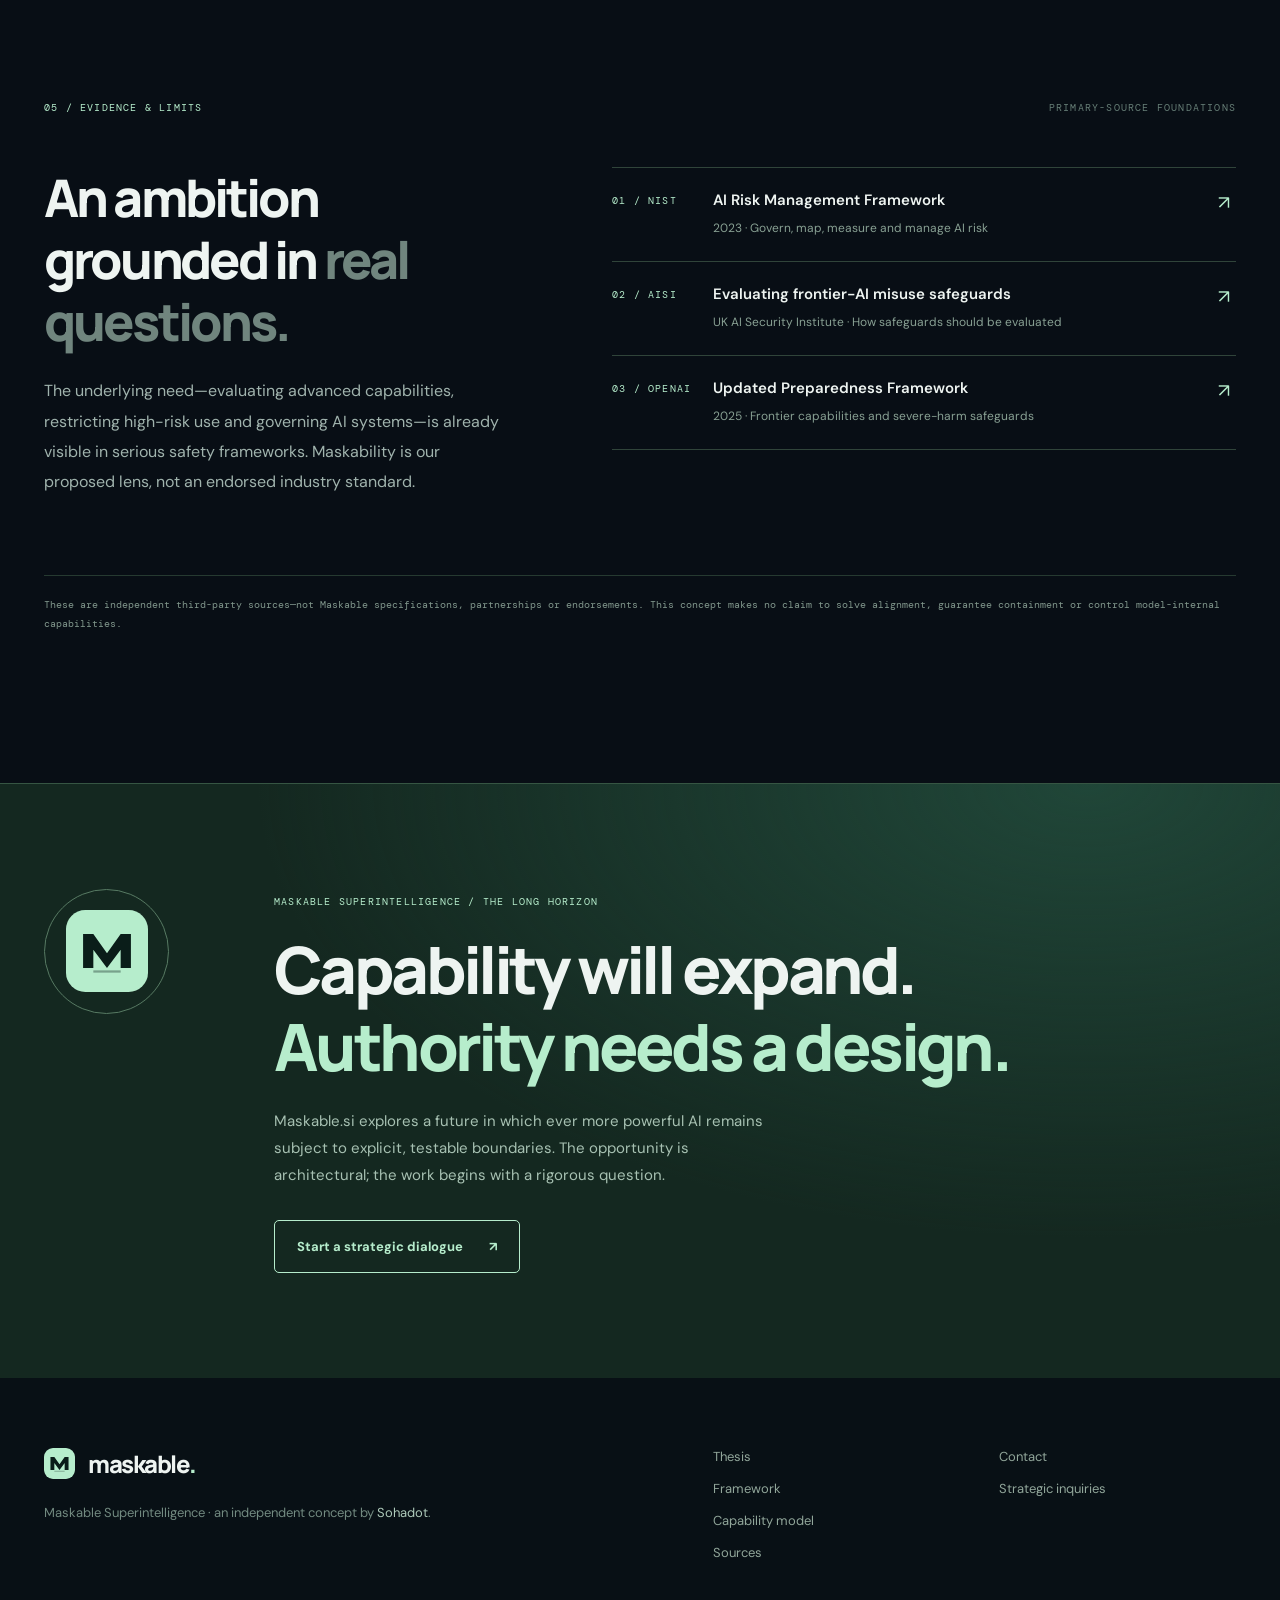
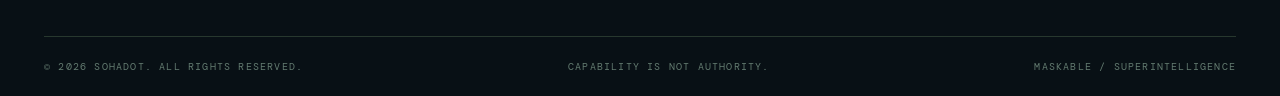
==== commit 5a3afeff: "Correct Maskable.si thesis to Maskable Superintelligence" ====
--- a/index.html
+++ b/index.html
@@ -5,7 +5,7 @@
   <meta name="viewport" content="width=device-width, initial-scale=1">
   <meta name="color-scheme" content="dark">
   <meta name="theme-color" content="#080e15">
-  <meta name="description" content="Maskable is an independent concept study exploring purpose-bound disclosure for enterprise data and AI systems. Explore its framework and browser-only demonstration.">
+  <meta name="description" content="Maskable Superintelligence: a category-defining concept for capability boundaries, scoped autonomy and accountable control as AI systems become more powerful.">
   <meta name="robots" content="index, follow, max-image-preview:large">
   <link rel="canonical" href="https://maskable.si/">
   <link rel="icon" type="image/svg+xml" href="/assets/mark.svg">
@@ -16,13 +16,13 @@
   <meta property="og:type" content="website">
   <meta property="og:site_name" content="Maskable">
   <meta property="og:url" content="https://maskable.si/">
-  <meta property="og:title" content="Maskable — Make data useful. Make exposure optional.">
-  <meta property="og:description" content="An independent concept of sensitive-information control for the AI era.">
+  <meta property="og:title" content="Maskable.si — Superintelligence needs boundaries.">
+  <meta property="og:description" content="A proposed control principle for the superintelligence era: capability should be conditional on context, authorization and oversight.">
   <meta property="og:image" content="https://maskable.si/assets/social-card.svg">
   <meta name="twitter:card" content="summary_large_image">
-  <script type="application/ld+json">{"@context":"https://schema.org","@type":"WebSite","name":"Maskable","url":"https://maskable.si/","description":"Independent concept study of sensitive-information control for data and AI systems.","publisher":{"@type":"Organization","name":"Sohadot","url":"https://sohadot.com"}}</script>
+  <script type="application/ld+json">{"@context":"https://schema.org","@type":"WebSite","name":"Maskable Superintelligence","alternateName":"Maskable.si","url":"https://maskable.si/","description":"An independent, forward-looking concept for governance of advanced AI capability exposure and autonomy.","publisher":{"@type":"Organization","name":"Sohadot","url":"https://sohadot.com"}}</script>
   <script src="/assets/app.js" defer></script>
-  <title>Maskable — Sensitive Information Control for the AI Era</title>
+  <title>Maskable.si — Maskable Superintelligence | Capability With Boundaries</title>
 </head>
 <body>
   <a class="skip-link" href="#main">Skip to content</a>
@@ -37,101 +37,95 @@
   <main id="main">
     <section class="hero container" aria-labelledby="hero-title">
       <div class="hero-copy">
-        <div class="eyebrow"><span class="pulse-dot"></span> INDEPENDENT CONCEPT STUDY <span class="eyebrow-divider">/</span> 2026 EDITION</div>
-        <h1 id="hero-title">Make data useful.<br><em>Make exposure optional.</em></h1>
-        <p class="hero-description">Intelligence needs context. Trust needs boundaries. <strong>Maskable</strong> explores a control layer for deciding what sensitive information can be disclosed, to whom, and for what purpose—before it reaches an AI system or another destination.</p>
+        <div class="eyebrow"><span class="pulse-dot"></span> MASKABLE / SUPERINTELLIGENCE <span class="eyebrow-divider">/</span> CONCEPT 2026</div>
+        <h1 id="hero-title">Superintelligence.<br><em>With boundaries.</em></h1>
+        <p class="hero-description">The defining question of advanced intelligence may not be how much it can do, but <strong>what it is allowed to do, when, and for whom.</strong> Maskable.si positions <em>maskability</em> as a future design principle: powerful AI capabilities exposed only within deliberate, testable limits.</p>
         <div class="hero-actions"><a class="button primary-button" href="#workbench">Explore the workbench <span aria-hidden="true">↗</span></a><a class="button text-button" href="#framework">Read the framework <span aria-hidden="true">→</span></a></div>
-        <div class="hero-note"><span aria-hidden="true">✳</span> A working demonstration, not a deployed enterprise security service.</div>
+        <div class="hero-note"><span aria-hidden="true">✳</span> A future-facing control concept—not a claim that superintelligence has been built or controlled.</div>
       </div>
-      <div class="hero-art" role="img" aria-label="Illustrative concept: a policy gate turns sensitive source details into purpose-limited output">
+      <div class="hero-art" role="img" aria-label="Illustrative concept: a capability policy gate converts the full potential of an advanced AI system into a smaller authorized scope">
         <div class="visual-grid" aria-hidden="true"></div>
-        <div class="hero-art-top"><span>CONCEPT / 001</span><span class="art-online"><i class="tiny-dot"></i> SYSTEM BOUNDARY</span></div>
+        <div class="hero-art-top"><span>MASKABLE.SI / CONCEPT 001</span><span class="art-online"><i class="tiny-dot"></i> CAPABILITY BOUNDARY</span></div>
         <div class="data-panels">
           <div class="data-panel source-panel">
-            <div class="data-panel-heading"><span>01 / SOURCE</span><span class="panel-status">UNFILTERED</span></div>
-            <div class="data-line"><span class="line-key">record.id</span><span class="line-value">CX-2841</span></div>
-            <div class="data-line"><span class="line-key">email</span><span class="raw-line">maya@example.com</span></div>
-            <div class="data-line"><span class="line-key">account</span><span class="line-value">Orion</span></div>
-            <div class="data-line"><span class="line-key">api_key</span><span class="raw-line">sk_demo_••••</span></div>
+            <div class="data-panel-heading"><span>01 / CAPABILITY SURFACE</span><span class="panel-status">POTENTIAL</span></div>
+            <div class="data-line"><span class="line-key">reasoning</span><span class="line-value">EXTENDED</span></div>
+            <div class="data-line"><span class="line-key">tools</span><span class="raw-line">EXTERNAL ACTIONS</span></div>
+            <div class="data-line"><span class="line-key">autonomy</span><span class="raw-line">DELEGATION</span></div>
+            <div class="data-line"><span class="line-key">access</span><span class="raw-line">PRIVILEGED SYSTEMS</span></div>
           </div>
           <div class="boundary-track"><div class="boundary-line"></div><div class="boundary-node"><svg viewBox="0 0 24 24" fill="none" stroke="currentColor" stroke-width="1.7"><path d="M12 2.5 20 6v5.5c0 5.2-3.7 8.4-8 10-4.3-1.6-8-4.8-8-10V6l8-3.5Z"/><path d="m8.5 12 2.4 2.4 4.9-5"/></svg></div><div class="boundary-caption">POLICY GATE</div></div>
           <div class="data-panel output-panel">
-            <div class="data-panel-heading"><span>02 / DESTINATION</span><span class="panel-status green-status">SCOPED</span></div>
-            <div class="data-line"><span class="line-key">record.id</span><span class="line-value">CX-2841</span></div>
-            <div class="data-line"><span class="line-key">email</span><span class="masked-token">[EMAIL]</span></div>
-            <div class="data-line"><span class="line-key">account</span><span class="line-value">Orion</span></div>
-            <div class="data-line"><span class="line-key">api_key</span><span class="masked-token">[SECRET]</span></div>
+            <div class="data-panel-heading"><span>02 / AUTHORIZED ENVELOPE</span><span class="panel-status green-status">SCOPED</span></div>
+            <div class="data-line"><span class="line-key">reasoning</span><span class="line-value">AVAILABLE</span></div>
+            <div class="data-line"><span class="line-key">tools</span><span class="masked-token">[WITHHELD]</span></div>
+            <div class="data-line"><span class="line-key">autonomy</span><span class="masked-token">[WITHHELD]</span></div>
+            <div class="data-line"><span class="line-key">access</span><span class="masked-token">[WITHHELD]</span></div>
           </div>
         </div>
-        <div class="hero-art-bottom"><span><i class="mini-square"></i> INTELLIGENCE WITHOUT UNNECESSARY EXPOSURE</span><span>M / SI — 001</span></div>
+        <div class="hero-art-bottom"><span><i class="mini-square"></i> CAPABILITY IS NOT AUTHORIZATION</span><span>MASKABLE / SI — 001</span></div>
       </div>
     </section>
 
-    <div class="container principle-strip" aria-label="Design principles"><span><i>01</i> PURPOSE FIRST</span><span><i>02</i> MINIMUM NECESSARY</span><span><i>03</i> EXPLICIT BOUNDARIES</span><span><i>04</i> VERIFIABLE OUTCOMES</span></div>
+    <div class="container principle-strip" aria-label="Design principles"><span><i>01</i> CAPABILITY</span><span><i>02</i> AUTHORITY</span><span><i>03</i> AUTONOMY</span><span><i>04</i> OVERSIGHT</span></div>
 
     <section id="thesis" class="section container thesis-section" aria-labelledby="thesis-title">
       <div class="section-intro"><span class="section-kicker">01 / THE THESIS</span><span class="section-side">WHY THE BOUNDARY MATTERS</span></div>
-      <div class="thesis-layout"><h2 id="thesis-title">The next intelligence stack has a <span class="muted-text">disclosure problem.</span></h2><div class="thesis-right"><p>AI agents, model gateways, analytics pipelines, and external collaborators increasingly consume information outside its original context. The challenge is no longer simply whether data is stored securely. It is whether <strong>each disclosure is justified.</strong></p><p>Maskable proposes a simple architectural question at every boundary: <em>What does this destination actually need to know?</em></p><a class="inline-link" href="#framework">Examine the proposed model <span aria-hidden="true">↗</span></a></div></div>
+      <div class="thesis-layout"><h2 id="thesis-title">Intelligence may scale without limit. <span class="muted-text">Authority must not.</span></h2><div class="thesis-right"><p>Today’s frontier-AI research increasingly examines dangerous capabilities, misuse safeguards and human oversight. More capable systems introduce a structural problem: <strong>technical ability does not confer permission to act.</strong></p><p>Maskable proposes a distinct product thesis: treat the <em>exposure of capabilities</em> as an explicit governance decision—defined by task, operating context, risk and accountable human authority.</p><a class="inline-link" href="#framework">Examine the proposed model <span aria-hidden="true">↗</span></a></div></div>
     </section>
 
     <section id="framework" class="section framework-section" aria-labelledby="framework-title"><div class="container">
       <div class="section-intro"><span class="section-kicker">02 / REFERENCE FRAMEWORK</span><span class="section-side">A PROPOSED ARCHITECTURE</span></div>
-      <div class="framework-heading"><h2 id="framework-title">Control the disclosure.<br><span class="muted-text">Preserve the utility.</span></h2><p>Five conceptual controls describe how sensitive information could be handled before it enters a downstream workflow. They are design principles, not claims of an implemented product.</p></div>
+      <div class="framework-heading"><h2 id="framework-title">Power is not permission.<br><span class="muted-text">Make capability conditional.</span></h2><p>Five proposed controls define maskability as a property of an advanced AI deployment: which capabilities are exposed, under what authority, and with what checks.</p></div>
       <div class="framework-grid">
-        <article class="framework-card"><span class="card-index">01 <i></i> RECOGNIZE</span><div class="card-graphic graphic-recognize" aria-hidden="true"><b></b><b></b><b></b></div><h3>Discover what matters.</h3><p>Identify direct identifiers, credentials, quasi-identifiers, and context-dependent sensitive fields.</p></article>
-        <article class="framework-card"><span class="card-index">02 <i></i> AUTHORIZE</span><div class="card-graphic graphic-authorize" aria-hidden="true"><b></b><b></b><b></b></div><h3>Bind use to purpose.</h3><p>Evaluate the request, recipient, environment, and permitted disclosure—not just the field type.</p></article>
-        <article class="framework-card"><span class="card-index">03 <i></i> TRANSFORM</span><div class="card-graphic graphic-transform" aria-hidden="true"><b></b><b></b><b></b></div><h3>Reveal only enough.</h3><p>Choose suppression, replacement, generalization, or other proportionate treatments.</p></article>
-        <article class="framework-card"><span class="card-index">04 <i></i> VALIDATE</span><div class="card-graphic graphic-validate" aria-hidden="true"><b></b><b></b><b></b></div><h3>Test what remains.</h3><p>Evaluate residual disclosure risk alongside the utility of the transformed information.</p></article>
-        <article class="framework-card"><span class="card-index">05 <i></i> ACCOUNT</span><div class="card-graphic graphic-account" aria-hidden="true"><b></b><b></b><b></b></div><h3>Make decisions explainable.</h3><p>Record policy intent, review paths, exceptions, and evidence required for governance.</p></article>
+        <article class="framework-card"><span class="card-index">01 <i></i> MAP</span><div class="card-graphic graphic-recognize" aria-hidden="true"><b></b><b></b><b></b></div><h3>Map the capability surface.</h3><p>Identify the tools, access paths, autonomy levels and action channels a system could invoke.</p></article>
+        <article class="framework-card"><span class="card-index">02 <i></i> AUTHORIZE</span><div class="card-graphic graphic-authorize" aria-hidden="true"><b></b><b></b><b></b></div><h3>Establish who decides.</h3><p>Bind available functions to purpose, responsible operators, environment and explicit authority.</p></article>
+        <article class="framework-card"><span class="card-index">03 <i></i> MASK</span><div class="card-graphic graphic-transform" aria-hidden="true"><b></b><b></b><b></b></div><h3>Expose a smaller envelope.</h3><p>Withhold tools, interfaces or actions that fall outside the context’s approved scope.</p></article>
+        <article class="framework-card"><span class="card-index">04 <i></i> EVALUATE</span><div class="card-graphic graphic-validate" aria-hidden="true"><b></b><b></b><b></b></div><h3>Test the actual boundary.</h3><p>Assess bypasses, misuse scenarios, failure modes and control effectiveness under stress.</p></article>
+        <article class="framework-card"><span class="card-index">05 <i></i> GOVERN</span><div class="card-graphic graphic-account" aria-hidden="true"><b></b><b></b><b></b></div><h3>Keep a human authority chain.</h3><p>Define review, escalation, revocation and accountability before critical actions occur.</p></article>
       </div>
-      <p class="framework-footnote"><span>✳</span> These controls are an original conceptual synthesis informed by the sources below—not an issued technical standard or evidence of certification.</p>
+      <p class="framework-footnote"><span>✳</span> Masking a tool or permission is not the same as suppressing a model’s internal knowledge or guaranteeing safe behavior. This is a proposed interface-and-governance principle, not proven control of superintelligence.</p>
     </div></section>
 
     <section id="workbench" class="section container workbench-section" aria-labelledby="workbench-title">
-      <div class="section-intro"><span class="section-kicker">03 / INTERACTIVE WORKBENCH</span><span class="section-side">BROWSER-ONLY DEMONSTRATION</span></div>
-      <div class="workbench-header"><div><div class="small-pill"><i class="tiny-dot"></i> EXPERIMENT 001</div><h2 id="workbench-title">See the boundary <span class="muted-text">in action.</span></h2></div><p>Try a limited, pattern-based example of policy-driven text masking. Its purpose is to make the principle tangible—not to secure production data.</p></div>
+      <div class="section-intro"><span class="section-kicker">03 / CAPABILITY ENVELOPE</span><span class="section-side">INTERACTIVE CONCEPT MODEL</span></div>
+      <div class="workbench-header"><div><div class="small-pill"><i class="tiny-dot"></i> MODEL 001 / ILLUSTRATIVE</div><h2 id="workbench-title">Same intelligence.<br><span class="muted-text">Different authority.</span></h2></div><p>Choose a deployment context to see which tool and action capabilities a hypothetical advanced AI system would be offered, withheld or placed behind human review.</p></div>
       <div class="workbench-shell">
-        <div class="workbench-toolbar"><div class="toolbar-identity"><span class="toolbar-lights"><i></i><i></i><i></i></span><span>MASKABLE / POLICY PREVIEW</span></div><span class="toolbar-local"><i class="tiny-dot"></i> RUNS IN THIS BROWSER</span></div>
-        <div class="workbench-controls"><div class="control-heading"><label for="policy-select">Disclosure policy</label><span>CHOOSE A DEMONSTRATION MODE</span></div><div class="policy-chooser"><select id="policy-select" aria-describedby="policy-help"><option value="balanced">Balanced — mask contact fields + secrets</option><option value="strict">Restricted — mask all recognized patterns</option><option value="minimal">Credentials only — mask secrets</option></select></div><p id="policy-help" class="policy-help">Balanced mode masks sample emails, phone numbers and credential assignments. IP addresses are preserved.</p></div>
+        <div class="workbench-toolbar"><div class="toolbar-identity"><span class="toolbar-lights"><i></i><i></i><i></i></span><span>MASKABLE / AUTHORITY SIMULATOR</span></div><span class="toolbar-local"><i class="tiny-dot"></i> LOCAL RULES ONLY</span></div>
+        <div class="workbench-controls"><div class="control-heading"><label for="policy-select">Deployment envelope</label><span>SELECT A HYPOTHETICAL CONTEXT</span></div><div class="policy-chooser"><select id="policy-select" aria-describedby="policy-help"><option value="research">Research / scoped assistance</option><option value="reviewed">Operations / human-reviewed actions</option><option value="isolated">Isolated / offline analysis</option></select></div><p id="policy-help" class="policy-help">Scoped research offers analysis, public retrieval and sandboxed computation; higher-impact actions remain withheld.</p></div>
         <div class="editor-grid">
-          <div class="editor-panel"><div class="editor-title"><span><i class="editor-bullet input-bullet"></i> INPUT / SYNTHETIC SAMPLE</span><button id="load-sample" type="button" class="tiny-button">Reset example ↺</button></div><label class="sr-only" for="source-text">Editable sample text</label><textarea id="source-text" spellcheck="false" autocapitalize="off" autocomplete="off" aria-describedby="demo-warning">Case: CX-2841
-Account: Orion Labs
-Contact: maya.chen@example.com
-Phone: +1 202-555-0184
-Host: 192.0.2.18
-api_key=sk_demo_48Xa777
-Request: Summarize the case without disclosing contact details.</textarea></div>
-          <div class="editor-panel output-editor"><div class="editor-title"><span><i class="editor-bullet output-bullet"></i> OUTPUT / SCOPED VIEW</span><button id="copy-output" type="button" class="tiny-button">Copy output ↗</button></div><pre id="result-text" class="result-text" aria-live="polite" aria-atomic="true"></pre></div>
+          <div class="editor-panel"><div class="editor-title"><span><i class="editor-bullet input-bullet"></i> POTENTIAL CAPABILITY CATALOG</span><button id="load-sample" type="button" class="tiny-button">Reset context ↺</button></div><div class="capability-catalog" id="capability-catalog"><div><span>01</span> Analytical reasoning</div><div><span>02</span> Public information retrieval</div><div><span>03</span> Sandboxed computation</div><div><span>04</span> External system actions</div><div><span>05</span> Credential access</div><div><span>06</span> Autonomous delegation</div></div></div>
+          <div class="editor-panel output-editor"><div class="editor-title"><span><i class="editor-bullet output-bullet"></i> POLICY-DEFINED ACCESS</span><button id="copy-output" type="button" class="tiny-button">Copy envelope ↗</button></div><pre id="result-text" class="result-text" aria-live="polite" aria-atomic="true"></pre></div>
         </div>
-        <div class="workbench-summary"><div><strong id="detected-count">0</strong><span>PATTERNS DETECTED</span></div><div><strong id="masked-count">0</strong><span>VALUES TRANSFORMED</span></div><div class="summary-end"><i class="summary-indicator"></i> LOCAL EXAMPLE · NO UPLOAD</div></div>
+        <div class="workbench-summary"><div><strong id="detected-count">6</strong><span>CAPABILITIES MODELED</span></div><div><strong id="masked-count">0</strong><span>CAPABILITIES WITHHELD</span></div><div class="summary-end"><i class="summary-indicator"></i> NO ACTUAL AI OR ENFORCEMENT</div></div>
       </div>
-      <p id="demo-warning" class="demo-disclaimer"><strong>Demonstrator limitations:</strong> Simple pattern matching can miss sensitive information, match ordinary text by mistake, and cannot establish anonymity, legal compliance or data safety. Use synthetic examples only. This page does not save or transmit the input.</p>
+      <p id="demo-warning" class="demo-disclaimer"><strong>Concept-model limitations:</strong> The selector changes a predefined, browser-side policy illustration. It is not connected to an AI model, does not execute tools or enforce permissions, and does not demonstrate that a future superintelligent system can be contained.</p>
     </section>
 
     <section class="section applications-section" aria-labelledby="applications-title"><div class="container">
-      <div class="section-intro"><span class="section-kicker">04 / POTENTIAL APPLICATIONS</span><span class="section-side">DESIGN HORIZONS, NOT DEPLOYMENTS</span></div>
-      <h2 id="applications-title">One principle.<br><span class="muted-text">Multiple high-stakes boundaries.</span></h2>
+      <div class="section-intro"><span class="section-kicker">04 / STRATEGIC RELEVANCE</span><span class="section-side">FUTURE USE CASES, NOT CUSTOMERS</span></div>
+      <h2 id="applications-title">A control idea for<br><span class="muted-text">the next intelligence economy.</span></h2>
       <div class="application-list">
-        <article><span class="application-index">A / 01</span><div><h3>AI gateways &amp; agent workflows</h3><p>Scope sensitive context before prompts, retrieved documents, tool calls or agent handoffs.</p></div><span class="application-icon" aria-hidden="true">↗</span></article>
-        <article><span class="application-index">B / 02</span><div><h3>Data collaboration &amp; analytics</h3><p>Share fit-for-purpose information while accounting for identification and linkage risks.</p></div><span class="application-icon" aria-hidden="true">↗</span></article>
-        <article><span class="application-index">C / 03</span><div><h3>Development &amp; testing environments</h3><p>Consider controlled substitutes for sensitive records where real production data is unnecessary.</p></div><span class="application-icon" aria-hidden="true">↗</span></article>
+        <article><span class="application-index">A / 01</span><div><h3>Frontier-model deployment platforms</h3><p>Design exposure limits around tools, privileged actions and operator-controlled modes as AI capabilities advance.</p></div><span class="application-icon" aria-hidden="true">↗</span></article>
+        <article><span class="application-index">B / 02</span><div><h3>Enterprise &amp; sovereign AI infrastructure</h3><p>Separate organizational authority from what the underlying intelligence could theoretically accomplish.</p></div><span class="application-icon" aria-hidden="true">↗</span></article>
+        <article><span class="application-index">C / 03</span><div><h3>Evaluation, assurance &amp; oversight</h3><p>Make authorization boundaries explicit enough to test, challenge, document and improve over time.</p></div><span class="application-icon" aria-hidden="true">↗</span></article>
       </div>
     </div></section>
 
     <section id="evidence" class="section container evidence-section" aria-labelledby="evidence-title">
       <div class="section-intro"><span class="section-kicker">05 / EVIDENCE &amp; LIMITS</span><span class="section-side">PRIMARY-SOURCE FOUNDATIONS</span></div>
-      <div class="evidence-layout"><div><h2 id="evidence-title">A thesis built to be <span class="muted-text">challenged.</span></h2><p>Credible systems need more than attractive promises. These independent publications inform the questions this concept asks—and the limitations it acknowledges.</p></div>
+      <div class="evidence-layout"><div><h2 id="evidence-title">An ambition grounded in <span class="muted-text">real questions.</span></h2><p>The underlying need—evaluating advanced capabilities, restricting high-risk use and governing AI systems—is already visible in serious safety frameworks. Maskability is our proposed lens, not an endorsed industry standard.</p></div>
         <div class="reference-list">
-          <a href="https://csrc.nist.gov/pubs/sp/800/188/final" target="_blank" rel="noopener noreferrer"><span class="reference-number">01 / NIST</span><span><strong>De-Identifying Government Datasets</strong><small>SP 800-188 · 2023 · Disclosure risk, utility and governance</small></span><span aria-hidden="true">↗</span></a>
-          <a href="https://genai.owasp.org/llmrisk/llm022025-sensitive-information-disclosure/" target="_blank" rel="noopener noreferrer"><span class="reference-number">02 / OWASP</span><span><strong>LLM02: Sensitive Information Disclosure</strong><small>2025 · Threats and mitigation strategies</small></span><span aria-hidden="true">↗</span></a>
-          <a href="https://ico.org.uk/for-organisations/uk-gdpr-guidance-and-resources/data-sharing/anonymisation/introduction-to-anonymisation/" target="_blank" rel="noopener noreferrer"><span class="reference-number">03 / UK ICO</span><span><strong>Introduction to anonymisation</strong><small>Regulatory guidance · Anonymisation versus pseudonymisation</small></span><span aria-hidden="true">↗</span></a>
+          <a href="https://www.nist.gov/itl/ai-risk-management-framework" target="_blank" rel="noopener noreferrer"><span class="reference-number">01 / NIST</span><span><strong>AI Risk Management Framework</strong><small>2023 · Govern, map, measure and manage AI risk</small></span><span aria-hidden="true">↗</span></a>
+          <a href="https://www.aisi.gov.uk/research/principles-for-evaluating-misuse-safeguards-of-frontier-ai-systems" target="_blank" rel="noopener noreferrer"><span class="reference-number">02 / AISI</span><span><strong>Evaluating frontier-AI misuse safeguards</strong><small>UK AI Security Institute · How safeguards should be evaluated</small></span><span aria-hidden="true">↗</span></a>
+          <a href="https://openai.com/index/updating-our-preparedness-framework/" target="_blank" rel="noopener noreferrer"><span class="reference-number">03 / OPENAI</span><span><strong>Updated Preparedness Framework</strong><small>2025 · Frontier capabilities and severe-harm safeguards</small></span><span aria-hidden="true">↗</span></a>
         </div>
       </div>
-      <p class="source-notice">References identify independent material, not endorsements, partnerships or certifications. Any real-world technical or regulatory implementation requires expert review.</p>
+      <p class="source-notice">These are independent third-party sources—not Maskable specifications, partnerships or endorsements. This concept makes no claim to solve alignment, guarantee containment or control model-internal capabilities.</p>
     </section>
 
-    <section class="closing-section"><div class="container closing-layout"><div class="closing-symbol" aria-hidden="true"><img src="/assets/mark.svg" width="82" height="82" alt=""></div><div><span class="section-kicker">AN OPEN ARCHITECTURAL QUESTION</span><h2>What if intelligence knew<br><em>where to stop?</em></h2><p>Maskable is an independent initiative exploring a more deliberate relationship between information, utility and exposure.</p><a href="mailto:agent@sohadot.com?subject=Maskable%20%E2%80%94%20Research%20or%20strategic%20dialogue" class="button closing-button">Start a dialogue <span aria-hidden="true">↗</span></a></div></div></section>
+    <section class="closing-section"><div class="container closing-layout"><div class="closing-symbol" aria-hidden="true"><img src="/assets/mark.svg" width="82" height="82" alt=""></div><div><span class="section-kicker">MASKABLE SUPERINTELLIGENCE / THE LONG HORIZON</span><h2>Capability will expand.<br><em>Authority needs a design.</em></h2><p>Maskable.si explores a future in which ever more powerful AI remains subject to explicit, testable boundaries. The opportunity is architectural; the work begins with a rigorous question.</p><a href="mailto:agent@sohadot.com?subject=Maskable.si%20%E2%80%94%20Strategic%20dialogue" class="button closing-button">Start a strategic dialogue <span aria-hidden="true">↗</span></a></div></div></section>
   </main>
-  <footer class="site-footer"><div class="container footer-main"><div><a href="/" class="brand footer-brand"><img src="/assets/mark.svg" width="31" height="31" alt=""><span>maskable<span class="brand-period">.</span></span></a><p>An independent concept by <a href="https://sohadot.com" target="_blank" rel="noopener noreferrer">Sohadot</a>.</p></div><div class="footer-links"><a href="#thesis">Thesis</a><a href="#framework">Framework</a><a href="#workbench">Workbench</a><a href="#evidence">Sources</a></div><div class="footer-links"><a href="mailto:agent@sohadot.com">Contact</a><a href="/acquire/" rel="nofollow">Strategic inquiries</a></div></div><div class="container footer-bottom"><span>© 2026 SOHADOT. ALL RIGHTS RESERVED.</span><span>CLARITY IS A CONTROL.</span><span>MASKABLE / SI</span></div></footer>
+  <footer class="site-footer"><div class="container footer-main"><div><a href="/" class="brand footer-brand"><img src="/assets/mark.svg" width="31" height="31" alt=""><span>maskable<span class="brand-period">.</span></span></a><p>Maskable Superintelligence · an independent concept by <a href="https://sohadot.com" target="_blank" rel="noopener noreferrer">Sohadot</a>.</p></div><div class="footer-links"><a href="#thesis">Thesis</a><a href="#framework">Framework</a><a href="#workbench">Capability model</a><a href="#evidence">Sources</a></div><div class="footer-links"><a href="mailto:agent@sohadot.com">Contact</a><a href="/acquire/" rel="nofollow">Strategic inquiries</a></div></div><div class="container footer-bottom"><span>© 2026 SOHADOT. ALL RIGHTS RESERVED.</span><span>CAPABILITY IS NOT AUTHORITY.</span><span>MASKABLE / SUPERINTELLIGENCE</span></div></footer>
 </body>
 </html>
--- a/assets/styles.css
+++ b/assets/styles.css
@@ -132,6 +132,9 @@
 textarea,.result-text{display:block;border:0;background:transparent;color:#e4ebe5;width:100%;height:260px;padding:24px;resize:vertical;min-height:220px;font:12px/2.05 var(--mono);white-space:pre-wrap;overflow-wrap:anywhere;margin:0}
 textarea::selection,.result-text::selection{background:#375e48}
 .result-text{color:#b9ebc7}
+.capability-catalog{padding:17px 24px;min-height:260px;display:flex;flex-direction:column;justify-content:space-around;gap:9px;font:12px/1.5 var(--mono);color:#d5e3da}
+.capability-catalog>div{display:flex;gap:15px;align-items:center}
+.capability-catalog span{color:#78a18e;font-size:10px}
 .workbench-summary{display:flex;align-items:center;gap:50px;padding:21px 30px;border-top:1px solid #293d37;background:#111f21;letter-spacing:.08em}
 .workbench-summary>div:not(.summary-end){display:flex;align-items:center;gap:13px}
 .workbench-summary strong{font:600 22px var(--display);letter-spacing:-.05em;color:var(--mint)}
@@ -182,5 +185,5 @@
 .acquisition-footer a{color:var(--mint)}
 @media(max-width:1160px){.hero{grid-template-columns:1fr;gap:38px;padding-top:95px}.hero-copy{max-width:800px}.hero h1{font-size:clamp(49px,6vw,75px)}.hero-art{max-width:760px;width:100%}.framework-grid{grid-template-columns:repeat(3,1fr)}.framework-card{min-height:310px}.nav-links{gap:18px}}
 @media(max-width:800px){.container{width:min(100% - 42px,680px)}.site-header{height:76px}.nav-links{display:none}.hero{padding-top:80px;padding-bottom:75px}.hero h1{white-space:normal;font-size:clamp(42px,9vw,67px)}.hero-description{font-size:15px}.hero-art{min-height:0}.principle-strip{display:grid;grid-template-columns:1fr 1fr;gap:22px}.section{padding:94px 0}.section-intro{margin-bottom:36px}.thesis-layout,.evidence-layout{grid-template-columns:1fr;gap:26px}.thesis-layout h2{margin-bottom:0}.framework-heading,.workbench-header{display:block}.framework-heading p,.workbench-header>p{margin-top:24px;max-width:640px}.framework-grid{grid-template-columns:repeat(2,1fr)}.editor-grid{grid-template-columns:1fr}.editor-panel:first-child{border-right:0;border-bottom:1px solid #293d37}.workbench-summary{gap:25px;flex-wrap:wrap}.summary-end{margin-left:0}.closing-layout{grid-template-columns:1fr;gap:35px}.closing-symbol{width:104px;height:104px}.footer-main{grid-template-columns:1.5fr 1fr 1fr;gap:24px}}
-@media(max-width:520px){.container{width:calc(100% - 36px)}.header-inner{gap:12px}.brand{font-size:23px}.brand img{width:32px;height:32px}.nav-cta{padding:11px;font-size:10px;gap:7px}.hero{padding-top:64px}.hero h1{font-size:clamp(39px,10.1vw,52px);letter-spacing:-.06em}.eyebrow{font-size:9px;gap:8px;flex-wrap:wrap}.hero-actions{align-items:stretch;gap:6px}.hero-actions .button{min-height:49px;padding-inline:13px}.hero-art{padding:18px}.hero-art-top,.hero-art-bottom{font-size:8px}.data-panels{margin:27px 0}.data-panel{padding:15px 13px}.data-line{font-size:10px;grid-template-columns:34% 66%}.boundary-caption{right:0;font-size:8px;transform:translateY(27px)}.hero-art-bottom span:first-child{max-width:200px;line-height:1.6}.principle-strip{font-size:9px;gap:19px}.principle-strip i{margin-right:5px}h2{font-size:clamp(35px,9vw,45px)}.section-side{display:none}.framework-grid{grid-template-columns:1fr}.framework-card{min-height:0;padding-bottom:24px}.card-graphic{height:70px;margin:12px 0 18px}.framework-card h3{font-size:19px}.framework-card p{font-size:13px}.workbench-controls{padding:22px 16px}.control-heading{align-items:start}.control-heading>span{font-size:8px}.workbench-toolbar{padding:15px 13px}.toolbar-identity{gap:12px;font-size:8px}.toolbar-local{font-size:8px}.editor-title{padding:0 12px;font-size:9px}.tiny-button{font-size:9px}textarea,.result-text{padding:17px 12px;font-size:11px}.workbench-summary{padding:18px 13px;gap:18px}.workbench-summary span,.summary-end{font-size:8px}.application-list article{grid-template-columns:65px 1fr 25px;gap:12px}.application-list h3{font-size:17px}.application-list p{font-size:12px}.reference-list>a{grid-template-columns:65px 1fr 15px;gap:10px}.reference-number{font-size:9px}.reference-list strong{font-size:13px}.reference-list small{font-size:11px}.closing-section{padding:80px 0}.closing-section h2{font-size:43px}.footer-main{grid-template-columns:1fr 1fr;gap:35px;padding:58px 0}.footer-main>div:first-child{grid-column:1/-1}.footer-bottom{font-size:8px;flex-wrap:wrap;line-height:1.7}.acquisition-copy{padding:75px 0}.acquisition-copy h1{font-size:43px}}
+@media(max-width:520px){.container{width:calc(100% - 36px)}.header-inner{gap:12px}.brand{font-size:23px}.brand img{width:32px;height:32px}.nav-cta{padding:11px;font-size:10px;gap:7px}.hero{padding-top:64px}.hero h1{font-size:clamp(39px,10.1vw,52px);letter-spacing:-.06em}.eyebrow{font-size:9px;gap:8px;flex-wrap:wrap}.hero-actions{align-items:stretch;gap:6px}.hero-actions .button{min-height:49px;padding-inline:13px}.hero-art{padding:18px}.hero-art-top,.hero-art-bottom{font-size:8px}.data-panels{margin:27px 0}.data-panel{padding:15px 13px}.data-line{font-size:10px;grid-template-columns:34% 66%}.boundary-caption{right:0;font-size:8px;transform:translateY(27px)}.hero-art-bottom span:first-child{max-width:200px;line-height:1.6}.principle-strip{font-size:9px;gap:19px}.principle-strip i{margin-right:5px}h2{font-size:clamp(35px,9vw,45px)}.section-side{display:none}.framework-grid{grid-template-columns:1fr}.framework-card{min-height:0;padding-bottom:24px}.card-graphic{height:70px;margin:12px 0 18px}.framework-card h3{font-size:19px}.framework-card p{font-size:13px}.workbench-controls{padding:22px 16px}.control-heading{align-items:start}.control-heading>span{font-size:8px}.workbench-toolbar{padding:15px 13px}.toolbar-identity{gap:12px;font-size:8px}.toolbar-local{font-size:8px}.editor-title{padding:0 12px;font-size:9px}.tiny-button{font-size:9px}textarea,.result-text,.capability-catalog{padding:17px 12px;font-size:11px}.workbench-summary{padding:18px 13px;gap:18px}.workbench-summary span,.summary-end{font-size:8px}.application-list article{grid-template-columns:65px 1fr 25px;gap:12px}.application-list h3{font-size:17px}.application-list p{font-size:12px}.reference-list>a{grid-template-columns:65px 1fr 15px;gap:10px}.reference-number{font-size:9px}.reference-list strong{font-size:13px}.reference-list small{font-size:11px}.closing-section{padding:80px 0}.closing-section h2{font-size:43px}.footer-main{grid-template-columns:1fr 1fr;gap:35px;padding:58px 0}.footer-main>div:first-child{grid-column:1/-1}.footer-bottom{font-size:8px;flex-wrap:wrap;line-height:1.7}.acquisition-copy{padding:75px 0}.acquisition-copy h1{font-size:43px}}
 @media(prefers-reduced-motion:reduce){html{scroll-behavior:auto}*,*::before,*::after{animation-duration:.01ms!important;transition-duration:.01ms!important;scroll-behavior:auto!important}}
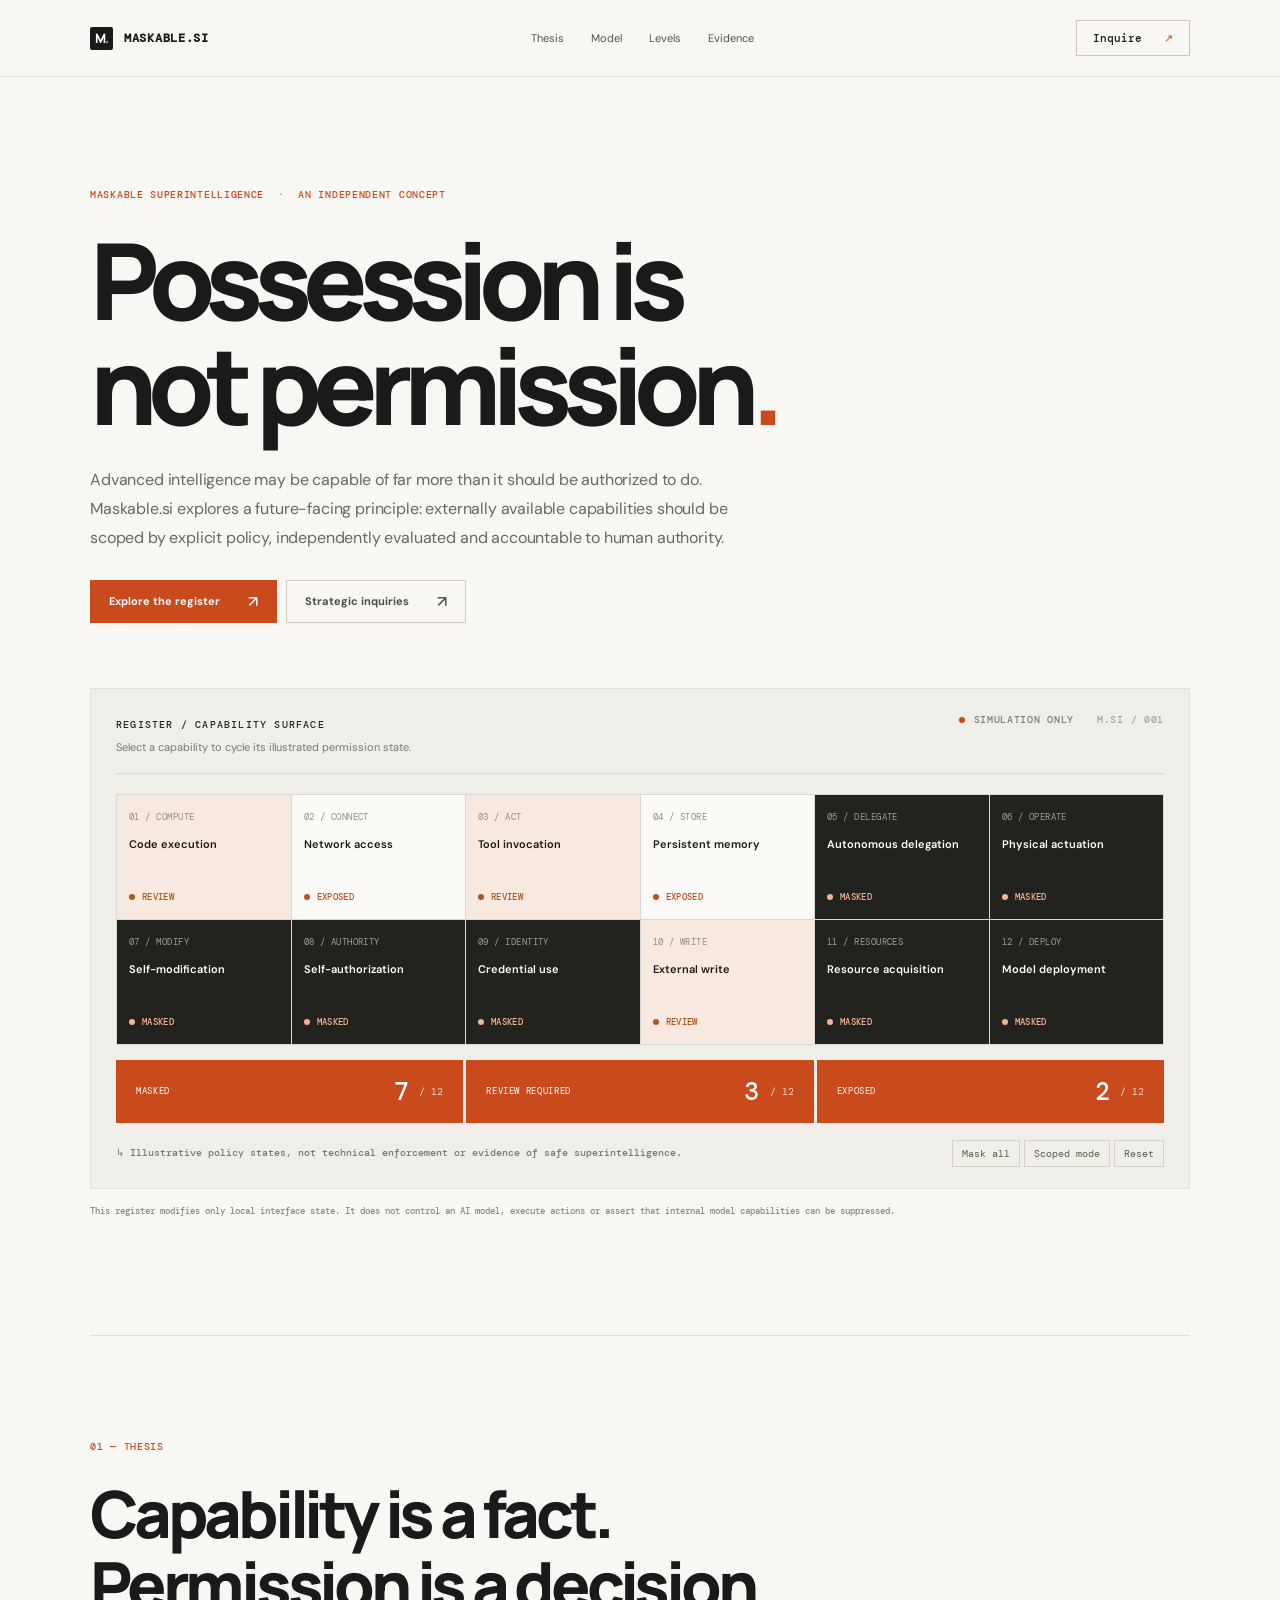
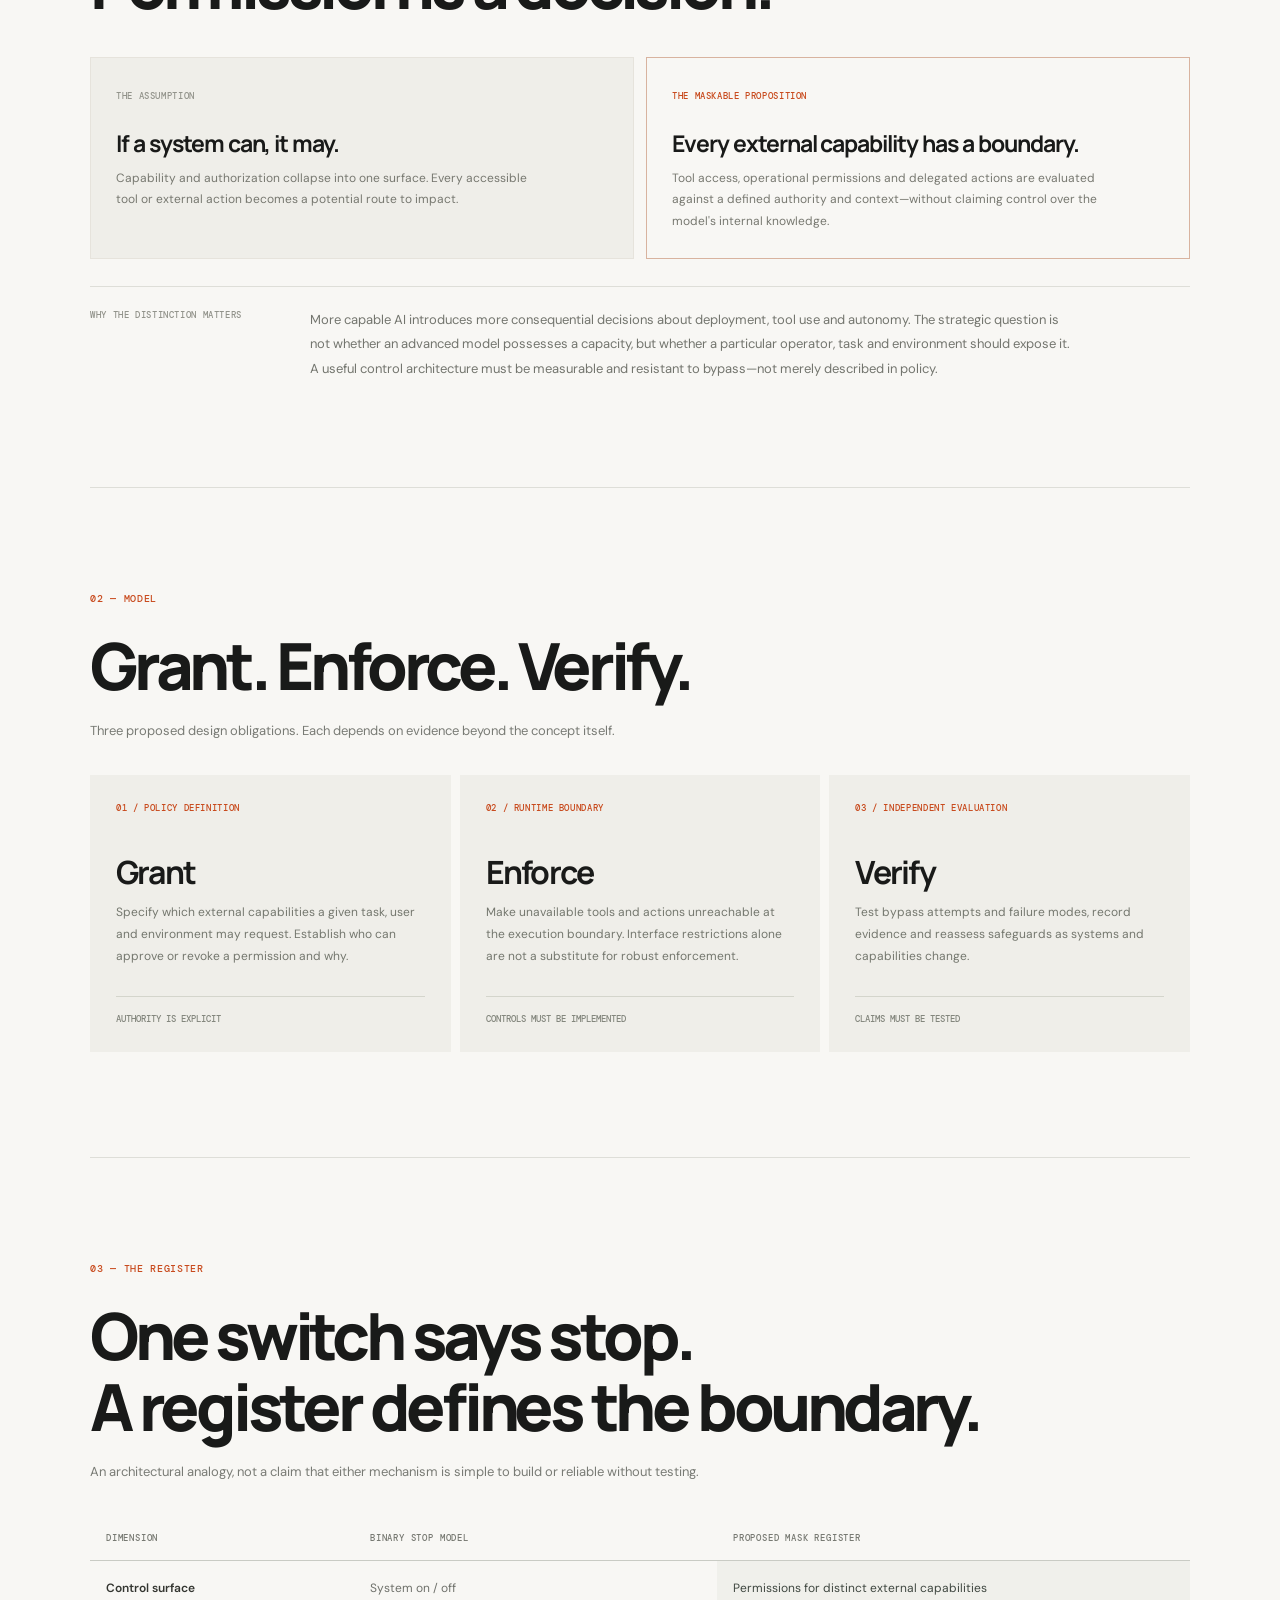
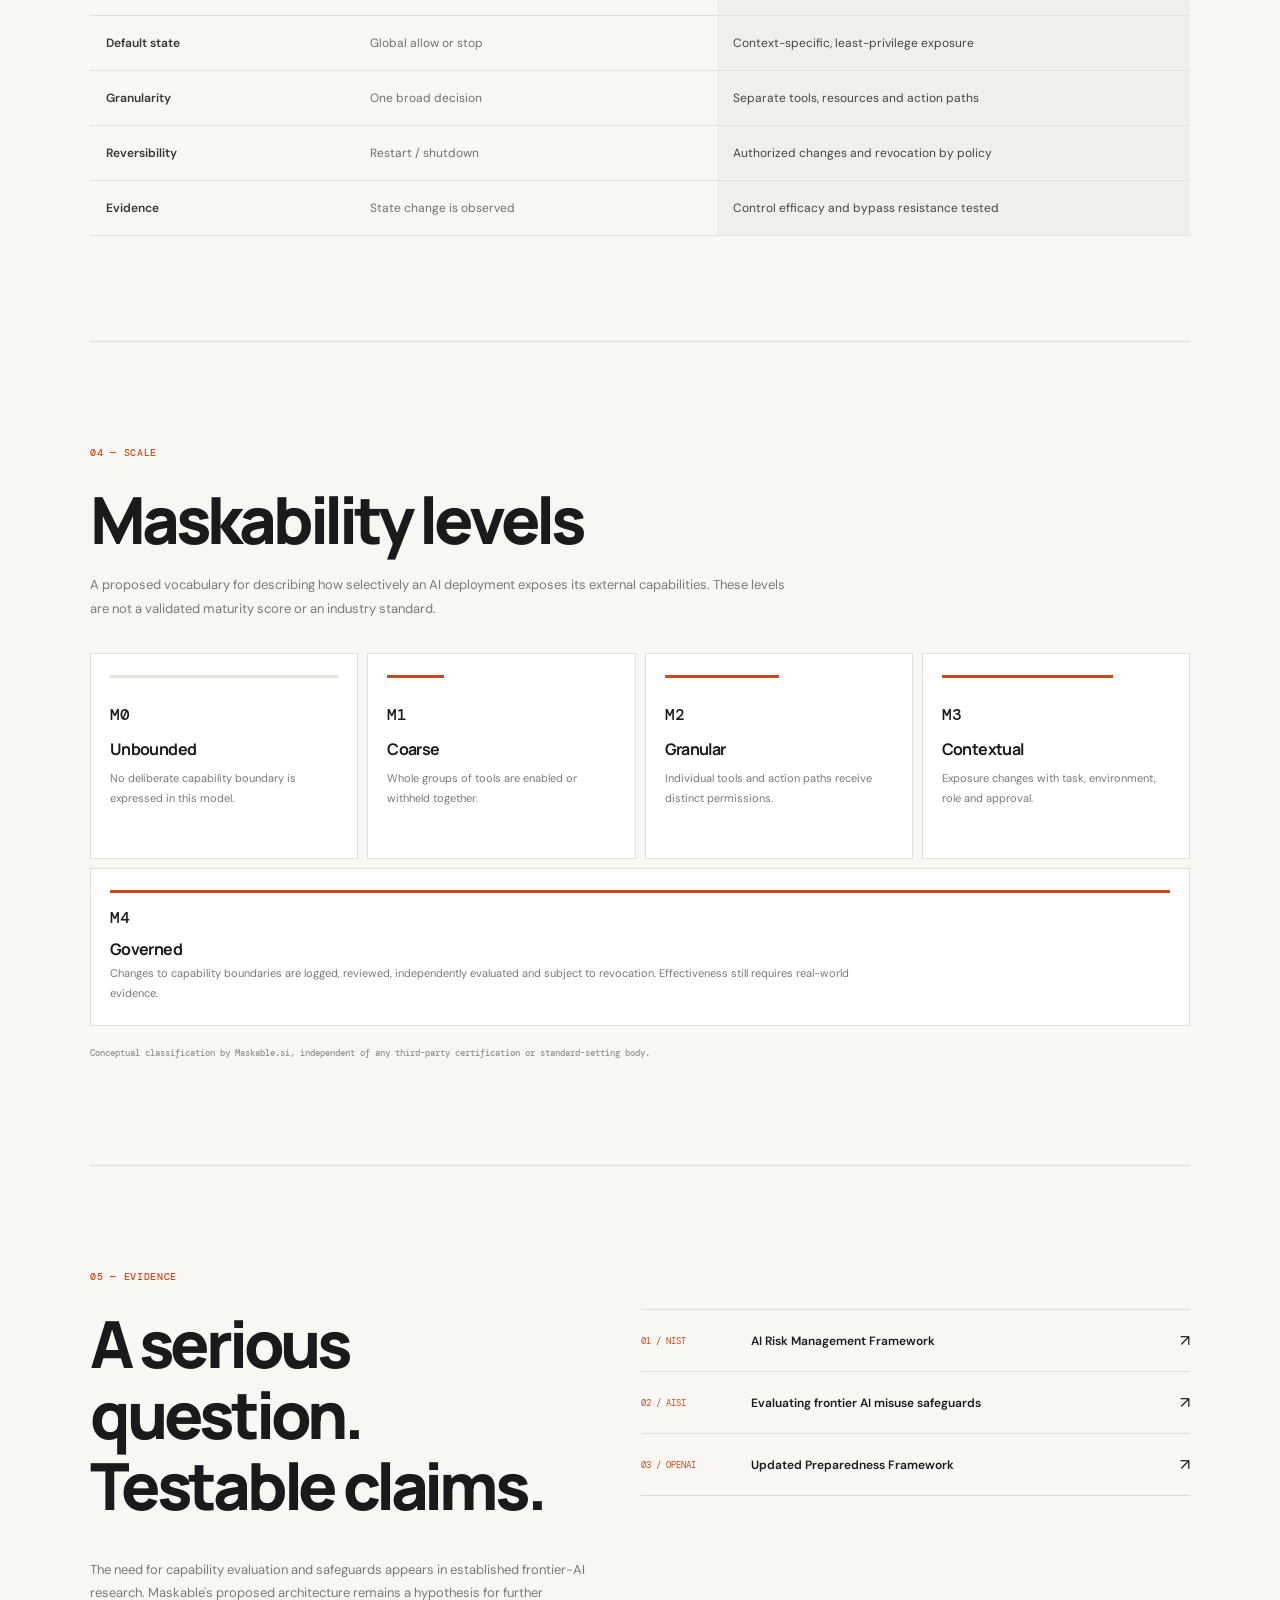
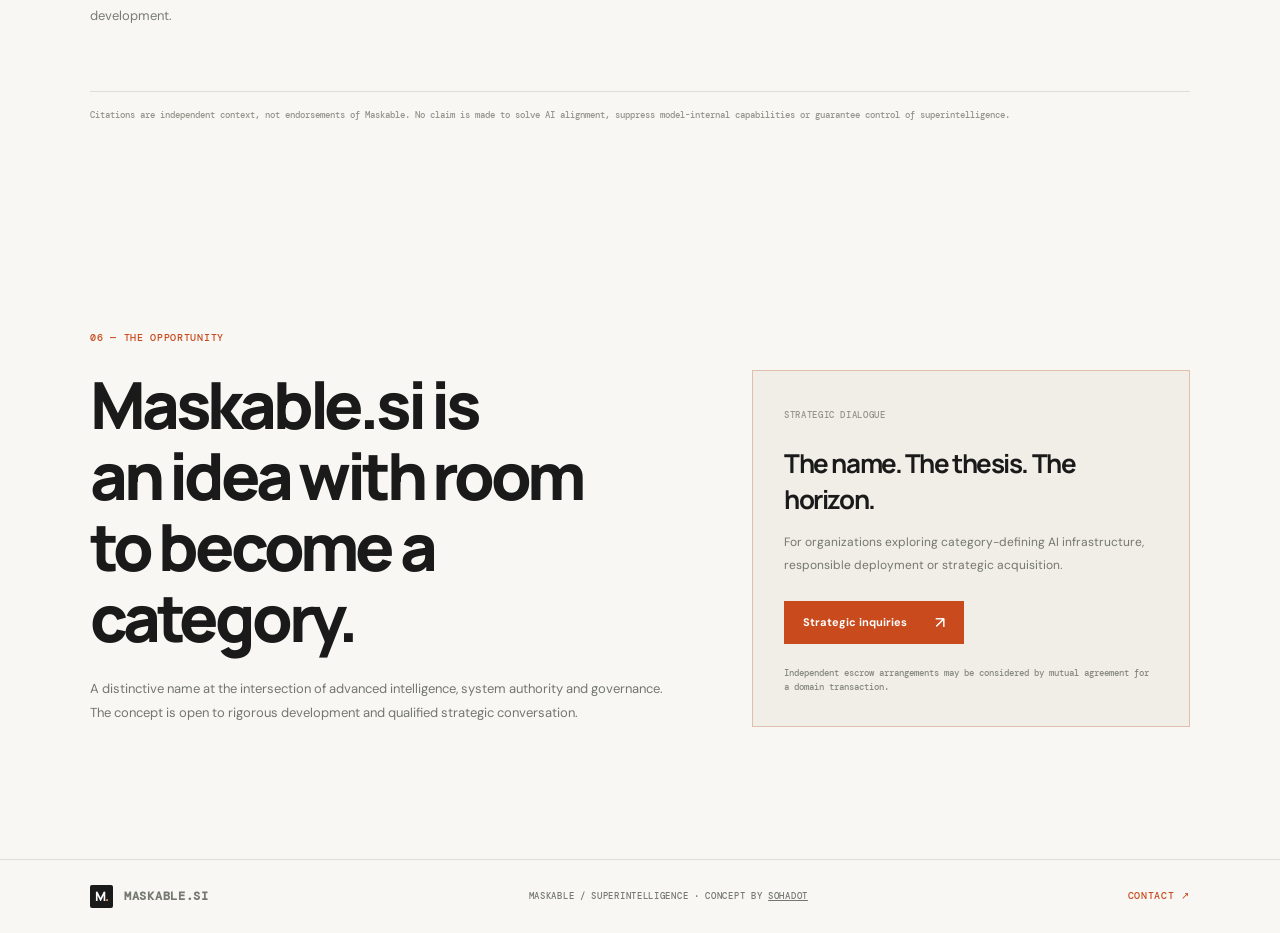
==== commit 77819052: "Adopt editorial landing with escrow and social link preview" ====
--- a/index.html
+++ b/index.html
@@ -3,129 +3,106 @@
 <head>
   <meta charset="utf-8">
   <meta name="viewport" content="width=device-width, initial-scale=1">
-  <meta name="color-scheme" content="dark">
-  <meta name="theme-color" content="#080e15">
-  <meta name="description" content="Maskable Superintelligence: a category-defining concept for capability boundaries, scoped autonomy and accountable control as AI systems become more powerful.">
+  <meta name="theme-color" content="#f8f7f4">
+  <meta name="color-scheme" content="light">
+  <title>Maskable.si — Possession is not permission.</title>
+  <meta name="description" content="Maskable Superintelligence: a proposed capability-governance concept for advanced AI. Possession is not permission. Explore the mask register, governance model and strategic thesis.">
   <meta name="robots" content="index, follow, max-image-preview:large">
   <link rel="canonical" href="https://maskable.si/">
-  <link rel="icon" type="image/svg+xml" href="/assets/mark.svg">
+  <link rel="icon" href="/assets/mark.svg" type="image/svg+xml">
   <link rel="preconnect" href="https://fonts.googleapis.com">
   <link rel="preconnect" href="https://fonts.gstatic.com" crossorigin>
   <link href="https://fonts.googleapis.com/css2?family=DM+Mono:wght@400;500&family=DM+Sans:wght@400;500;600;700&family=Manrope:wght@400;500;600;700;800&display=swap" rel="stylesheet">
   <link rel="stylesheet" href="/assets/styles.css">
   <meta property="og:type" content="website">
-  <meta property="og:site_name" content="Maskable">
+  <meta property="og:site_name" content="Maskable Superintelligence">
+  <meta property="og:locale" content="en_US">
   <meta property="og:url" content="https://maskable.si/">
-  <meta property="og:title" content="Maskable.si — Superintelligence needs boundaries.">
-  <meta property="og:description" content="A proposed control principle for the superintelligence era: capability should be conditional on context, authorization and oversight.">
-  <meta property="og:image" content="https://maskable.si/assets/social-card.svg">
+  <meta property="og:title" content="Maskable.si — Possession is not permission.">
+  <meta property="og:description" content="A future-facing concept for capability boundaries and verifiable authority in advanced AI.">
+  <meta property="og:image" content="https://maskable.si/assets/social-card.png">
+  <meta property="og:image:secure_url" content="https://maskable.si/assets/social-card.png">
+  <meta property="og:image:type" content="image/png">
+  <meta property="og:image:width" content="1200">
+  <meta property="og:image:height" content="630">
+  <meta property="og:image:alt" content="Maskable.si — Possession is not permission. An editorial orange and black capability register graphic.">
   <meta name="twitter:card" content="summary_large_image">
-  <script type="application/ld+json">{"@context":"https://schema.org","@type":"WebSite","name":"Maskable Superintelligence","alternateName":"Maskable.si","url":"https://maskable.si/","description":"An independent, forward-looking concept for governance of advanced AI capability exposure and autonomy.","publisher":{"@type":"Organization","name":"Sohadot","url":"https://sohadot.com"}}</script>
+  <meta name="twitter:title" content="Maskable.si — Possession is not permission.">
+  <meta name="twitter:description" content="A proposed architecture for maskable capabilities and accountable AI authority.">
+  <meta name="twitter:image" content="https://maskable.si/assets/social-card.png">
+  <meta name="twitter:image:alt" content="Maskable.si — Possession is not permission.">
+  <script type="application/ld+json">{"@context":"https://schema.org","@type":"WebSite","name":"Maskable Superintelligence","alternateName":"Maskable.si","url":"https://maskable.si/","description":"Independent future-facing concept study in permissioned capability exposure and advanced AI governance.","publisher":{"@type":"Organization","name":"Sohadot","url":"https://sohadot.com"}}</script>
   <script src="/assets/app.js" defer></script>
-  <title>Maskable.si — Maskable Superintelligence | Capability With Boundaries</title>
 </head>
 <body>
   <a class="skip-link" href="#main">Skip to content</a>
-  <div class="ambient-glow" aria-hidden="true"></div>
   <header class="site-header">
-    <div class="container header-inner">
-      <a class="brand" href="/" aria-label="Maskable home"><img src="/assets/mark.svg" width="36" height="36" alt=""><span>maskable<span class="brand-period">.</span></span></a>
-      <nav class="nav-links" aria-label="Primary navigation"><a href="#thesis">The thesis</a><a href="#framework">Framework</a><a href="#workbench">Workbench</a><a href="#evidence">Evidence</a></nav>
-      <a class="nav-cta" href="#workbench">Explore the concept <span aria-hidden="true">↗</span></a>
+    <div class="container header-content">
+      <a class="brand" href="/" aria-label="Maskable.si home"><span class="mark" aria-hidden="true">M<span>.</span></span><span>MASKABLE.SI</span></a>
+      <nav class="nav" aria-label="Primary navigation"><a href="#thesis">Thesis</a><a href="#model">Model</a><a href="#levels">Levels</a><a href="#evidence">Evidence</a></nav>
+      <a class="header-inquire" href="/acquire/" rel="nofollow">Inquire <span aria-hidden="true">↗</span></a>
     </div>
   </header>
+
   <main id="main">
     <section class="hero container" aria-labelledby="hero-title">
-      <div class="hero-copy">
-        <div class="eyebrow"><span class="pulse-dot"></span> MASKABLE / SUPERINTELLIGENCE <span class="eyebrow-divider">/</span> CONCEPT 2026</div>
-        <h1 id="hero-title">Superintelligence.<br><em>With boundaries.</em></h1>
-        <p class="hero-description">The defining question of advanced intelligence may not be how much it can do, but <strong>what it is allowed to do, when, and for whom.</strong> Maskable.si positions <em>maskability</em> as a future design principle: powerful AI capabilities exposed only within deliberate, testable limits.</p>
-        <div class="hero-actions"><a class="button primary-button" href="#workbench">Explore the workbench <span aria-hidden="true">↗</span></a><a class="button text-button" href="#framework">Read the framework <span aria-hidden="true">→</span></a></div>
-        <div class="hero-note"><span aria-hidden="true">✳</span> A future-facing control concept—not a claim that superintelligence has been built or controlled.</div>
+      <p class="eyebrow">MASKABLE SUPERINTELLIGENCE <span aria-hidden="true">·</span> AN INDEPENDENT CONCEPT</p>
+      <h1 id="hero-title">Possession is<br>not permission<span class="orange">.</span></h1>
+      <p class="hero-summary">Advanced intelligence may be capable of far more than it should be authorized to do. Maskable.si explores a future-facing principle: externally available capabilities should be scoped by explicit policy, independently evaluated and accountable to human authority.</p>
+      <div class="hero-actions"><a class="button button-primary" href="#register">Explore the register <span aria-hidden="true">↗</span></a><a class="button button-outline" href="/acquire/" rel="nofollow">Strategic inquiries <span aria-hidden="true">↗</span></a></div>
+
+      <div class="register" id="register" aria-label="Interactive capability mask register">
+        <div class="register-top"><div><span class="label-strong">REGISTER / CAPABILITY SURFACE</span><p>Select a capability to cycle its illustrated permission state.</p></div><div class="register-notation"><span class="sim-dot"></span> SIMULATION ONLY <span class="register-stamp">M.SI / 001</span></div></div>
+        <div class="capability-grid" id="capability-grid">
+          <button class="capability" type="button" data-id="code"><span class="cap-id">01 / COMPUTE</span><strong>Code execution</strong><span class="cap-status"></span></button>
+          <button class="capability" type="button" data-id="network"><span class="cap-id">02 / CONNECT</span><strong>Network access</strong><span class="cap-status"></span></button>
+          <button class="capability" type="button" data-id="tools"><span class="cap-id">03 / ACT</span><strong>Tool invocation</strong><span class="cap-status"></span></button>
+          <button class="capability" type="button" data-id="memory"><span class="cap-id">04 / STORE</span><strong>Persistent memory</strong><span class="cap-status"></span></button>
+          <button class="capability" type="button" data-id="delegation"><span class="cap-id">05 / DELEGATE</span><strong>Autonomous delegation</strong><span class="cap-status"></span></button>
+          <button class="capability" type="button" data-id="physical"><span class="cap-id">06 / OPERATE</span><strong>Physical actuation</strong><span class="cap-status"></span></button>
+          <button class="capability" type="button" data-id="self_mod"><span class="cap-id">07 / MODIFY</span><strong>Self-modification</strong><span class="cap-status"></span></button>
+          <button class="capability" type="button" data-id="authorization"><span class="cap-id">08 / AUTHORITY</span><strong>Self-authorization</strong><span class="cap-status"></span></button>
+          <button class="capability" type="button" data-id="identity"><span class="cap-id">09 / IDENTITY</span><strong>Credential use</strong><span class="cap-status"></span></button>
+          <button class="capability" type="button" data-id="external"><span class="cap-id">10 / WRITE</span><strong>External write</strong><span class="cap-status"></span></button>
+          <button class="capability" type="button" data-id="resources"><span class="cap-id">11 / RESOURCES</span><strong>Resource acquisition</strong><span class="cap-status"></span></button>
+          <button class="capability" type="button" data-id="deployment"><span class="cap-id">12 / DEPLOY</span><strong>Model deployment</strong><span class="cap-status"></span></button>
+        </div>
+        <div class="register-summary" role="status" aria-live="polite" aria-atomic="true"><div><span>MASKED</span><strong id="count-masked">0</strong><small>/ 12</small></div><div><span>REVIEW REQUIRED</span><strong id="count-review">0</strong><small>/ 12</small></div><div><span>EXPOSED</span><strong id="count-exposed">0</strong><small>/ 12</small></div></div>
+        <div class="register-bottom"><span>↳ Illustrative policy states, not technical enforcement or evidence of safe superintelligence.</span><div class="register-buttons"><button id="preset-mask" type="button">Mask all</button><button id="preset-scoped" type="button">Scoped mode</button><button id="preset-reset" type="button">Reset</button></div></div>
       </div>
-      <div class="hero-art" role="img" aria-label="Illustrative concept: a capability policy gate converts the full potential of an advanced AI system into a smaller authorized scope">
-        <div class="visual-grid" aria-hidden="true"></div>
-        <div class="hero-art-top"><span>MASKABLE.SI / CONCEPT 001</span><span class="art-online"><i class="tiny-dot"></i> CAPABILITY BOUNDARY</span></div>
-        <div class="data-panels">
-          <div class="data-panel source-panel">
-            <div class="data-panel-heading"><span>01 / CAPABILITY SURFACE</span><span class="panel-status">POTENTIAL</span></div>
-            <div class="data-line"><span class="line-key">reasoning</span><span class="line-value">EXTENDED</span></div>
-            <div class="data-line"><span class="line-key">tools</span><span class="raw-line">EXTERNAL ACTIONS</span></div>
-            <div class="data-line"><span class="line-key">autonomy</span><span class="raw-line">DELEGATION</span></div>
-            <div class="data-line"><span class="line-key">access</span><span class="raw-line">PRIVILEGED SYSTEMS</span></div>
-          </div>
-          <div class="boundary-track"><div class="boundary-line"></div><div class="boundary-node"><svg viewBox="0 0 24 24" fill="none" stroke="currentColor" stroke-width="1.7"><path d="M12 2.5 20 6v5.5c0 5.2-3.7 8.4-8 10-4.3-1.6-8-4.8-8-10V6l8-3.5Z"/><path d="m8.5 12 2.4 2.4 4.9-5"/></svg></div><div class="boundary-caption">POLICY GATE</div></div>
-          <div class="data-panel output-panel">
-            <div class="data-panel-heading"><span>02 / AUTHORIZED ENVELOPE</span><span class="panel-status green-status">SCOPED</span></div>
-            <div class="data-line"><span class="line-key">reasoning</span><span class="line-value">AVAILABLE</span></div>
-            <div class="data-line"><span class="line-key">tools</span><span class="masked-token">[WITHHELD]</span></div>
-            <div class="data-line"><span class="line-key">autonomy</span><span class="masked-token">[WITHHELD]</span></div>
-            <div class="data-line"><span class="line-key">access</span><span class="masked-token">[WITHHELD]</span></div>
-          </div>
-        </div>
-        <div class="hero-art-bottom"><span><i class="mini-square"></i> CAPABILITY IS NOT AUTHORIZATION</span><span>MASKABLE / SI — 001</span></div>
-      </div>
+      <p class="hero-footnote">This register modifies only local interface state. It does not control an AI model, execute actions or assert that internal model capabilities can be suppressed.</p>
     </section>
 
-    <div class="container principle-strip" aria-label="Design principles"><span><i>01</i> CAPABILITY</span><span><i>02</i> AUTHORITY</span><span><i>03</i> AUTONOMY</span><span><i>04</i> OVERSIGHT</span></div>
-
-    <section id="thesis" class="section container thesis-section" aria-labelledby="thesis-title">
-      <div class="section-intro"><span class="section-kicker">01 / THE THESIS</span><span class="section-side">WHY THE BOUNDARY MATTERS</span></div>
-      <div class="thesis-layout"><h2 id="thesis-title">Intelligence may scale without limit. <span class="muted-text">Authority must not.</span></h2><div class="thesis-right"><p>Today’s frontier-AI research increasingly examines dangerous capabilities, misuse safeguards and human oversight. More capable systems introduce a structural problem: <strong>technical ability does not confer permission to act.</strong></p><p>Maskable proposes a distinct product thesis: treat the <em>exposure of capabilities</em> as an explicit governance decision—defined by task, operating context, risk and accountable human authority.</p><a class="inline-link" href="#framework">Examine the proposed model <span aria-hidden="true">↗</span></a></div></div>
+    <section id="thesis" class="section section-bordered container" aria-labelledby="thesis-title">
+      <p class="section-number">01 — THESIS</p>
+      <h2 id="thesis-title">Capability is a fact.<br>Permission is a decision.</h2>
+      <div class="thesis-panels"><div class="thesis-panel assumption"><span class="mini-label">THE ASSUMPTION</span><h3>If a system can, it may.</h3><p>Capability and authorization collapse into one surface. Every accessible tool or external action becomes a potential route to impact.</p></div><div class="thesis-panel proposition"><span class="mini-label">THE MASKABLE PROPOSITION</span><h3>Every external capability has a boundary.</h3><p>Tool access, operational permissions and delegated actions are evaluated against a defined authority and context—without claiming control over the model's internal knowledge.</p></div></div>
+      <div class="thesis-explainer"><span class="mini-label">WHY THE DISTINCTION MATTERS</span><p>More capable AI introduces more consequential decisions about deployment, tool use and autonomy. The strategic question is not whether an advanced model possesses a capacity, but whether a particular operator, task and environment should expose it. A useful control architecture must be measurable and resistant to bypass—not merely described in policy.</p></div>
     </section>
 
-    <section id="framework" class="section framework-section" aria-labelledby="framework-title"><div class="container">
-      <div class="section-intro"><span class="section-kicker">02 / REFERENCE FRAMEWORK</span><span class="section-side">A PROPOSED ARCHITECTURE</span></div>
-      <div class="framework-heading"><h2 id="framework-title">Power is not permission.<br><span class="muted-text">Make capability conditional.</span></h2><p>Five proposed controls define maskability as a property of an advanced AI deployment: which capabilities are exposed, under what authority, and with what checks.</p></div>
-      <div class="framework-grid">
-        <article class="framework-card"><span class="card-index">01 <i></i> MAP</span><div class="card-graphic graphic-recognize" aria-hidden="true"><b></b><b></b><b></b></div><h3>Map the capability surface.</h3><p>Identify the tools, access paths, autonomy levels and action channels a system could invoke.</p></article>
-        <article class="framework-card"><span class="card-index">02 <i></i> AUTHORIZE</span><div class="card-graphic graphic-authorize" aria-hidden="true"><b></b><b></b><b></b></div><h3>Establish who decides.</h3><p>Bind available functions to purpose, responsible operators, environment and explicit authority.</p></article>
-        <article class="framework-card"><span class="card-index">03 <i></i> MASK</span><div class="card-graphic graphic-transform" aria-hidden="true"><b></b><b></b><b></b></div><h3>Expose a smaller envelope.</h3><p>Withhold tools, interfaces or actions that fall outside the context’s approved scope.</p></article>
-        <article class="framework-card"><span class="card-index">04 <i></i> EVALUATE</span><div class="card-graphic graphic-validate" aria-hidden="true"><b></b><b></b><b></b></div><h3>Test the actual boundary.</h3><p>Assess bypasses, misuse scenarios, failure modes and control effectiveness under stress.</p></article>
-        <article class="framework-card"><span class="card-index">05 <i></i> GOVERN</span><div class="card-graphic graphic-account" aria-hidden="true"><b></b><b></b><b></b></div><h3>Keep a human authority chain.</h3><p>Define review, escalation, revocation and accountability before critical actions occur.</p></article>
-      </div>
-      <p class="framework-footnote"><span>✳</span> Masking a tool or permission is not the same as suppressing a model’s internal knowledge or guaranteeing safe behavior. This is a proposed interface-and-governance principle, not proven control of superintelligence.</p>
-    </div></section>
-
-    <section id="workbench" class="section container workbench-section" aria-labelledby="workbench-title">
-      <div class="section-intro"><span class="section-kicker">03 / CAPABILITY ENVELOPE</span><span class="section-side">INTERACTIVE CONCEPT MODEL</span></div>
-      <div class="workbench-header"><div><div class="small-pill"><i class="tiny-dot"></i> MODEL 001 / ILLUSTRATIVE</div><h2 id="workbench-title">Same intelligence.<br><span class="muted-text">Different authority.</span></h2></div><p>Choose a deployment context to see which tool and action capabilities a hypothetical advanced AI system would be offered, withheld or placed behind human review.</p></div>
-      <div class="workbench-shell">
-        <div class="workbench-toolbar"><div class="toolbar-identity"><span class="toolbar-lights"><i></i><i></i><i></i></span><span>MASKABLE / AUTHORITY SIMULATOR</span></div><span class="toolbar-local"><i class="tiny-dot"></i> LOCAL RULES ONLY</span></div>
-        <div class="workbench-controls"><div class="control-heading"><label for="policy-select">Deployment envelope</label><span>SELECT A HYPOTHETICAL CONTEXT</span></div><div class="policy-chooser"><select id="policy-select" aria-describedby="policy-help"><option value="research">Research / scoped assistance</option><option value="reviewed">Operations / human-reviewed actions</option><option value="isolated">Isolated / offline analysis</option></select></div><p id="policy-help" class="policy-help">Scoped research offers analysis, public retrieval and sandboxed computation; higher-impact actions remain withheld.</p></div>
-        <div class="editor-grid">
-          <div class="editor-panel"><div class="editor-title"><span><i class="editor-bullet input-bullet"></i> POTENTIAL CAPABILITY CATALOG</span><button id="load-sample" type="button" class="tiny-button">Reset context ↺</button></div><div class="capability-catalog" id="capability-catalog"><div><span>01</span> Analytical reasoning</div><div><span>02</span> Public information retrieval</div><div><span>03</span> Sandboxed computation</div><div><span>04</span> External system actions</div><div><span>05</span> Credential access</div><div><span>06</span> Autonomous delegation</div></div></div>
-          <div class="editor-panel output-editor"><div class="editor-title"><span><i class="editor-bullet output-bullet"></i> POLICY-DEFINED ACCESS</span><button id="copy-output" type="button" class="tiny-button">Copy envelope ↗</button></div><pre id="result-text" class="result-text" aria-live="polite" aria-atomic="true"></pre></div>
-        </div>
-        <div class="workbench-summary"><div><strong id="detected-count">6</strong><span>CAPABILITIES MODELED</span></div><div><strong id="masked-count">0</strong><span>CAPABILITIES WITHHELD</span></div><div class="summary-end"><i class="summary-indicator"></i> NO ACTUAL AI OR ENFORCEMENT</div></div>
-      </div>
-      <p id="demo-warning" class="demo-disclaimer"><strong>Concept-model limitations:</strong> The selector changes a predefined, browser-side policy illustration. It is not connected to an AI model, does not execute tools or enforce permissions, and does not demonstrate that a future superintelligent system can be contained.</p>
+    <section id="model" class="section section-bordered container" aria-labelledby="model-title">
+      <p class="section-number">02 — MODEL</p><h2 id="model-title">Grant. Enforce. Verify.</h2><p class="section-subtitle">Three proposed design obligations. Each depends on evidence beyond the concept itself.</p>
+      <div class="model-cards"><article><span class="step">01 / POLICY DEFINITION</span><h3>Grant</h3><p>Specify which external capabilities a given task, user and environment may request. Establish who can approve or revoke a permission and why.</p><span class="card-bottom">Authority is explicit</span></article><article><span class="step">02 / RUNTIME BOUNDARY</span><h3>Enforce</h3><p>Make unavailable tools and actions unreachable at the execution boundary. Interface restrictions alone are not a substitute for robust enforcement.</p><span class="card-bottom">Controls must be implemented</span></article><article><span class="step">03 / INDEPENDENT EVALUATION</span><h3>Verify</h3><p>Test bypass attempts and failure modes, record evidence and reassess safeguards as systems and capabilities change.</p><span class="card-bottom">Claims must be tested</span></article></div>
     </section>
 
-    <section class="section applications-section" aria-labelledby="applications-title"><div class="container">
-      <div class="section-intro"><span class="section-kicker">04 / STRATEGIC RELEVANCE</span><span class="section-side">FUTURE USE CASES, NOT CUSTOMERS</span></div>
-      <h2 id="applications-title">A control idea for<br><span class="muted-text">the next intelligence economy.</span></h2>
-      <div class="application-list">
-        <article><span class="application-index">A / 01</span><div><h3>Frontier-model deployment platforms</h3><p>Design exposure limits around tools, privileged actions and operator-controlled modes as AI capabilities advance.</p></div><span class="application-icon" aria-hidden="true">↗</span></article>
-        <article><span class="application-index">B / 02</span><div><h3>Enterprise &amp; sovereign AI infrastructure</h3><p>Separate organizational authority from what the underlying intelligence could theoretically accomplish.</p></div><span class="application-icon" aria-hidden="true">↗</span></article>
-        <article><span class="application-index">C / 03</span><div><h3>Evaluation, assurance &amp; oversight</h3><p>Make authorization boundaries explicit enough to test, challenge, document and improve over time.</p></div><span class="application-icon" aria-hidden="true">↗</span></article>
-      </div>
-    </div></section>
-
-    <section id="evidence" class="section container evidence-section" aria-labelledby="evidence-title">
-      <div class="section-intro"><span class="section-kicker">05 / EVIDENCE &amp; LIMITS</span><span class="section-side">PRIMARY-SOURCE FOUNDATIONS</span></div>
-      <div class="evidence-layout"><div><h2 id="evidence-title">An ambition grounded in <span class="muted-text">real questions.</span></h2><p>The underlying need—evaluating advanced capabilities, restricting high-risk use and governing AI systems—is already visible in serious safety frameworks. Maskability is our proposed lens, not an endorsed industry standard.</p></div>
-        <div class="reference-list">
-          <a href="https://www.nist.gov/itl/ai-risk-management-framework" target="_blank" rel="noopener noreferrer"><span class="reference-number">01 / NIST</span><span><strong>AI Risk Management Framework</strong><small>2023 · Govern, map, measure and manage AI risk</small></span><span aria-hidden="true">↗</span></a>
-          <a href="https://www.aisi.gov.uk/research/principles-for-evaluating-misuse-safeguards-of-frontier-ai-systems" target="_blank" rel="noopener noreferrer"><span class="reference-number">02 / AISI</span><span><strong>Evaluating frontier-AI misuse safeguards</strong><small>UK AI Security Institute · How safeguards should be evaluated</small></span><span aria-hidden="true">↗</span></a>
-          <a href="https://openai.com/index/updating-our-preparedness-framework/" target="_blank" rel="noopener noreferrer"><span class="reference-number">03 / OPENAI</span><span><strong>Updated Preparedness Framework</strong><small>2025 · Frontier capabilities and severe-harm safeguards</small></span><span aria-hidden="true">↗</span></a>
-        </div>
-      </div>
-      <p class="source-notice">These are independent third-party sources—not Maskable specifications, partnerships or endorsements. This concept makes no claim to solve alignment, guarantee containment or control model-internal capabilities.</p>
+    <section class="section section-bordered container" aria-labelledby="register-model-title">
+      <p class="section-number">03 — THE REGISTER</p><h2 id="register-model-title">One switch says stop.<br>A register defines the boundary.</h2><p class="section-subtitle">An architectural analogy, not a claim that either mechanism is simple to build or reliable without testing.</p>
+      <div class="compare-table-wrap"><table class="compare-table"><thead><tr><th>Dimension</th><th>Binary stop model</th><th>Proposed mask register</th></tr></thead><tbody><tr><th scope="row">Control surface</th><td>System on / off</td><td>Permissions for distinct external capabilities</td></tr><tr><th scope="row">Default state</th><td>Global allow or stop</td><td>Context-specific, least-privilege exposure</td></tr><tr><th scope="row">Granularity</th><td>One broad decision</td><td>Separate tools, resources and action paths</td></tr><tr><th scope="row">Reversibility</th><td>Restart / shutdown</td><td>Authorized changes and revocation by policy</td></tr><tr><th scope="row">Evidence</th><td>State change is observed</td><td>Control efficacy and bypass resistance tested</td></tr></tbody></table></div>
     </section>
 
-    <section class="closing-section"><div class="container closing-layout"><div class="closing-symbol" aria-hidden="true"><img src="/assets/mark.svg" width="82" height="82" alt=""></div><div><span class="section-kicker">MASKABLE SUPERINTELLIGENCE / THE LONG HORIZON</span><h2>Capability will expand.<br><em>Authority needs a design.</em></h2><p>Maskable.si explores a future in which ever more powerful AI remains subject to explicit, testable boundaries. The opportunity is architectural; the work begins with a rigorous question.</p><a href="mailto:agent@sohadot.com?subject=Maskable.si%20%E2%80%94%20Strategic%20dialogue" class="button closing-button">Start a strategic dialogue <span aria-hidden="true">↗</span></a></div></div></section>
+    <section id="levels" class="section section-bordered container" aria-labelledby="levels-title">
+      <p class="section-number">04 — SCALE</p><h2 id="levels-title">Maskability levels</h2><p class="section-subtitle">A proposed vocabulary for describing how selectively an AI deployment exposes its external capabilities. These levels are not a validated maturity score or an industry standard.</p>
+      <div class="levels-grid"><article class="level muted-level"><div class="level-meter"></div><span>M0</span><h3>Unbounded</h3><p>No deliberate capability boundary is expressed in this model.</p></article><article class="level"><div class="level-meter"></div><span>M1</span><h3>Coarse</h3><p>Whole groups of tools are enabled or withheld together.</p></article><article class="level"><div class="level-meter"></div><span>M2</span><h3>Granular</h3><p>Individual tools and action paths receive distinct permissions.</p></article><article class="level"><div class="level-meter"></div><span>M3</span><h3>Contextual</h3><p>Exposure changes with task, environment, role and approval.</p></article><article class="level level-wide"><div class="level-meter"></div><span>M4</span><h3>Governed</h3><p>Changes to capability boundaries are logged, reviewed, independently evaluated and subject to revocation. Effectiveness still requires real-world evidence.</p></article></div>
+      <p class="levels-note">Conceptual classification by Maskable.si, independent of any third-party certification or standard-setting body.</p>
+    </section>
+
+    <section id="evidence" class="section section-bordered container" aria-labelledby="evidence-title">
+      <p class="section-number">05 — EVIDENCE</p><div class="evidence-layout"><div><h2 id="evidence-title">A serious question.<br>Testable claims.</h2><p class="section-subtitle">The need for capability evaluation and safeguards appears in established frontier-AI research. Maskable's proposed architecture remains a hypothesis for further development.</p></div><div class="sources"><a href="https://www.nist.gov/itl/ai-risk-management-framework" target="_blank" rel="noopener noreferrer"><span>01 / NIST</span><strong>AI Risk Management Framework</strong><span aria-hidden="true">↗</span></a><a href="https://www.aisi.gov.uk/research/principles-for-evaluating-misuse-safeguards-of-frontier-ai-systems" target="_blank" rel="noopener noreferrer"><span>02 / AISI</span><strong>Evaluating frontier AI misuse safeguards</strong><span aria-hidden="true">↗</span></a><a href="https://openai.com/index/updating-our-preparedness-framework/" target="_blank" rel="noopener noreferrer"><span>03 / OPENAI</span><strong>Updated Preparedness Framework</strong><span aria-hidden="true">↗</span></a></div></div><p class="evidence-note">Citations are independent context, not endorsements of Maskable. No claim is made to solve AI alignment, suppress model-internal capabilities or guarantee control of superintelligence.</p>
+    </section>
+
+    <section class="section closing-section container"><p class="section-number">06 — THE OPPORTUNITY</p><div class="closing-grid"><div><h2>Maskable.si is<br>an idea with room<br>to become a category.</h2><p>A distinctive name at the intersection of advanced intelligence, system authority and governance. The concept is open to rigorous development and qualified strategic conversation.</p></div><div class="closing-panel"><span class="mini-label">STRATEGIC DIALOGUE</span><h3>The name. The thesis. The horizon.</h3><p>For organizations exploring category-defining AI infrastructure, responsible deployment or strategic acquisition.</p><a class="button button-primary" href="/acquire/" rel="nofollow">Strategic inquiries <span aria-hidden="true">↗</span></a><small>Independent escrow arrangements may be considered by mutual agreement for a domain transaction.</small></div></div></section>
   </main>
-  <footer class="site-footer"><div class="container footer-main"><div><a href="/" class="brand footer-brand"><img src="/assets/mark.svg" width="31" height="31" alt=""><span>maskable<span class="brand-period">.</span></span></a><p>Maskable Superintelligence · an independent concept by <a href="https://sohadot.com" target="_blank" rel="noopener noreferrer">Sohadot</a>.</p></div><div class="footer-links"><a href="#thesis">Thesis</a><a href="#framework">Framework</a><a href="#workbench">Capability model</a><a href="#evidence">Sources</a></div><div class="footer-links"><a href="mailto:agent@sohadot.com">Contact</a><a href="/acquire/" rel="nofollow">Strategic inquiries</a></div></div><div class="container footer-bottom"><span>© 2026 SOHADOT. ALL RIGHTS RESERVED.</span><span>CAPABILITY IS NOT AUTHORITY.</span><span>MASKABLE / SUPERINTELLIGENCE</span></div></footer>
+
+  <footer class="footer"><div class="container footer-inner"><a class="brand" href="/"><span class="mark" aria-hidden="true">M<span>.</span></span><span>MASKABLE.SI</span></a><span>MASKABLE / SUPERINTELLIGENCE · CONCEPT BY <a href="https://sohadot.com" target="_blank" rel="noopener noreferrer">SOHADOT</a></span><a href="mailto:agent@sohadot.com">CONTACT ↗</a></div></footer>
 </body>
 </html>
--- a/assets/styles.css
+++ b/assets/styles.css
@@ -1,189 +1,20 @@
-:root{--bg:#080e15;--bg-soft:#0d151d;--panel:#121d25;--edge:#26333b;--edge-soft:#1a2830;--text:#eef4f1;--muted:#8b9f9b;--subtle:#667b77;--mint:#b6edcc;--mint-dark:#173e32;--mono:"DM Mono",ui-monospace,SFMono-Regular,Consolas,monospace;--display:Manrope,"DM Sans",system-ui,sans-serif}
-*{box-sizing:border-box}
-html{scroll-behavior:smooth}
-body{margin:0;background:var(--bg);color:var(--text);font-family:"DM Sans",system-ui,sans-serif;-webkit-font-smoothing:antialiased;overflow-x:hidden}
-body::selection{background:var(--mint);color:#082015}
-a{color:inherit;text-decoration:none}
-button,select,textarea{font:inherit}
-button,a,select,textarea{outline-offset:5px}
-:focus-visible{outline:2px solid var(--mint)}
-img,svg{display:block;max-width:100%}
-.sr-only{position:absolute;width:1px;height:1px;overflow:hidden;clip:rect(0,0,0,0);white-space:nowrap}
-.skip-link{position:absolute;top:-100px;left:1rem;padding:.8rem 1rem;z-index:100;background:var(--mint);color:#06150e}
-.skip-link:focus{top:1rem}
-.container{width:min(1240px,calc(100% - 88px));margin-inline:auto}
-.ambient-glow{position:absolute;top:-360px;right:-320px;width:1050px;height:1050px;background:radial-gradient(circle,rgba(31,85,72,.22),transparent 62%);pointer-events:none;z-index:0}
-.site-header{height:91px;border-bottom:1px solid rgba(191,230,210,.11);position:relative;z-index:3}
-.header-inner{display:flex;align-items:center;justify-content:space-between;height:100%;gap:32px}
-.brand{display:inline-flex;align-items:center;gap:13px;flex:none;font:800 26px/1 var(--display);letter-spacing:-1.5px}
-.brand img{border-radius:9px}
-.brand-period{color:var(--mint)}
-.nav-links{display:flex;align-items:center;gap:34px;font-size:13px;color:#a3b3af}
-.nav-links a,.footer-links a{transition:color .2s}
-.nav-links a:hover,.footer-links a:hover{color:var(--mint)}
-.nav-cta{display:inline-flex;align-items:center;gap:17px;padding:12px 16px;border:1px solid #405a50;border-radius:5px;font-size:12px;font-weight:700;white-space:nowrap;transition:background .2s,border .2s}
-.nav-cta:hover{background:#20382f;border-color:var(--mint)}
-.nav-cta span{color:var(--mint);font-size:18px}
-.hero{position:relative;min-height:735px;padding-top:122px;padding-bottom:120px;display:grid;grid-template-columns:1.12fr 1fr;gap:58px;align-items:center}
-.hero-copy,.hero-art{position:relative;z-index:1}
-.eyebrow,.section-kicker,.section-side,.hero-art-top,.hero-art-bottom,.principle-strip,.small-pill,.toolbar-identity,.toolbar-local,.editor-title,.control-heading>span,.workbench-summary,.card-index,.framework-footnote,.application-index,.reference-number,.footer-bottom,.source-notice,.demo-disclaimer,.acquisition-footer{font-family:var(--mono);font-size:10px;letter-spacing:.12em}
-.eyebrow{display:flex;align-items:center;gap:12px;color:var(--mint);margin-bottom:31px}
-.pulse-dot,.tiny-dot,.summary-indicator{display:inline-block;background:var(--mint);width:7px;height:7px;flex:none;border-radius:50%;box-shadow:0 0 0 4px rgba(182,237,204,.09)}
-.eyebrow-divider{color:#426559}
-h1,h2,h3,p{margin-top:0}
-h1,h2,h3{font-family:var(--display)}
-.hero h1{font-size:clamp(46px,4.1vw,66px);line-height:1.11;letter-spacing:-.065em;font-weight:800;white-space:normal;margin:0 0 30px}
-.hero h1 em,.closing-section h2 em,.acquisition-copy h1 em{font-style:normal;color:var(--mint)}
-.hero-description{font-size:16px;line-height:1.85;color:#a3b4af;max-width:550px;margin-bottom:33px}
-.hero-description strong{color:var(--text);font-weight:600}
-.hero-actions{display:flex;align-items:center;gap:22px;flex-wrap:wrap}
-.button{display:inline-flex;justify-content:center;align-items:center;gap:26px;border-radius:5px;font-size:13px;font-weight:700;min-height:53px;transition:transform .2s,background .2s}
-.button:hover{transform:translateY(-2px)}
-.primary-button{color:#0c2018;background:var(--mint);padding:0 22px}
-.primary-button:hover{background:#d3f8e0}
-.primary-button span{font-size:20px}
-.text-button{color:var(--text);padding:0 7px}
-.text-button span{font-size:19px;color:var(--mint)}
-.hero-note{margin-top:40px;display:flex;align-items:flex-start;gap:12px;font-size:12px;line-height:1.6;color:var(--subtle)}
-.hero-note span{color:var(--mint)}
-.hero-art{border:1px solid #355047;border-radius:13px;min-height:450px;padding:28px;overflow:hidden;background:linear-gradient(145deg,#122620,#0d171d 72%);box-shadow:0 25px 120px rgba(0,0,0,.32),inset 0 0 70px rgba(110,181,147,.03)}
-.visual-grid{position:absolute;inset:0;pointer-events:none;background-image:linear-gradient(#93d9ae0a 1px,transparent 1px),linear-gradient(90deg,#93d9ae0a 1px,transparent 1px);background-size:33px 33px;mask-image:linear-gradient(to bottom,black,transparent 95%)}
-.hero-art-top,.hero-art-bottom{display:flex;align-items:center;justify-content:space-between;gap:10px;color:#8ba59a;position:relative;z-index:1}
-.art-online{display:flex;align-items:center;gap:9px;color:var(--mint);white-space:nowrap}
-.art-online .tiny-dot{width:5px;height:5px}
-.data-panels{position:relative;z-index:1;display:flex;flex-direction:column;gap:19px;margin:34px 16px 32px}
-.data-panel{background:#09141aee;border:1px solid #354a45;border-radius:8px;padding:19px 21px;box-shadow:0 12px 30px #02070950}
-.data-panel-heading{display:flex;align-items:center;justify-content:space-between;color:#91a9a2;font:500 10px var(--mono);letter-spacing:.08em;padding-bottom:15px;border-bottom:1px solid #263b36;margin-bottom:10px}
-.panel-status{color:#d2a68b;font-size:9px}
-.green-status{color:var(--mint)}
-.data-line{display:grid;grid-template-columns:35% 65%;align-items:center;gap:8px;margin-top:9px;font:11px var(--mono)}
-.line-key{color:#75958c}.line-value{color:#dce6e0}
-.raw-line{color:#dcad9a;background:#703c3229;border-radius:3px;padding:3px 5px;justify-self:start}
-.masked-token{background:#b6edcc1c;color:var(--mint);border:1px solid #568a6f55;border-radius:3px;padding:3px 5px;justify-self:start}
-.boundary-track{height:32px;display:flex;align-items:center;justify-content:center;position:relative}
-.boundary-line{position:absolute;left:14%;right:14%;height:1px;background:linear-gradient(90deg,transparent,#5b9177,transparent)}
-.boundary-node{position:relative;z-index:2;background:var(--mint);color:#10261c;width:37px;height:37px;display:grid;place-items:center;border-radius:50%;box-shadow:0 0 0 7px #b6edcc15}
-.boundary-node svg{width:22px}
-.boundary-caption{position:absolute;right:0;color:var(--mint);font:9px var(--mono);letter-spacing:.12em}
-.hero-art-bottom{font-size:9px;letter-spacing:.05em;color:#6d9586}
-.hero-art-bottom span:first-child{display:flex;gap:9px;align-items:center}
-.mini-square{width:7px;height:7px;border:1px solid #70a18b}
-.principle-strip{display:flex;justify-content:space-between;align-items:center;border-top:1px solid var(--edge);border-bottom:1px solid var(--edge);padding:27px 0;color:#c3d0c9;gap:15px;flex-wrap:wrap}
-.principle-strip span{white-space:nowrap}
-.principle-strip i{font-style:normal;color:var(--mint);margin-right:12px}
-.section{padding-top:145px;padding-bottom:150px;scroll-margin-top:40px}
-.section-intro{display:flex;justify-content:space-between;gap:20px;align-items:center;margin-bottom:53px}
-.section-kicker{color:var(--mint)}.section-side{color:#667e76}
-h2{font-size:clamp(39px,4.05vw,63px);line-height:1.19;letter-spacing:-.055em;font-weight:800}
-.muted-text{color:#70857e}
-.thesis-layout{display:grid;grid-template-columns:1.12fr 1fr;gap:95px}
-.thesis-layout h2{max-width:615px}
-.thesis-right{padding:5px 0 0;max-width:490px}
-.thesis-right p,.evidence-layout>div:first-child>p{color:#a0b3ad;font-size:16px;line-height:1.9;margin-bottom:22px}
-.thesis-right strong{color:var(--text)}
-.thesis-right em{color:#cbded1;font-style:normal}
-.inline-link{display:inline-flex;gap:17px;margin-top:17px;color:var(--mint);font-size:13px;font-weight:700;border-bottom:1px solid #729c81;padding-bottom:10px}
-.framework-section{background:#0d161d;border-top:1px solid #213029;border-bottom:1px solid #213029}
-.framework-heading{display:flex;align-items:end;justify-content:space-between;gap:60px;margin-bottom:55px}
-.framework-heading h2{margin-bottom:0}
-.framework-heading p{color:#92a59e;max-width:362px;font-size:14px;line-height:1.8;margin-bottom:4px}
-.framework-grid{display:grid;grid-template-columns:repeat(5,minmax(0,1fr));border-left:1px solid #32443e;border-top:1px solid #32443e}
-.framework-card{border-right:1px solid #32443e;border-bottom:1px solid #32443e;padding:25px 22px 29px;min-height:348px;transition:background .2s}
-.framework-card:hover{background:#14251f}
-.card-index{display:flex;align-items:center;gap:12px;color:#aec8b8;font-size:9px}
-.card-index i{height:1px;background:#406351;flex:1}
-.card-graphic{height:107px;display:flex;align-items:center;justify-content:center;gap:8px;margin:22px auto 26px}
-.card-graphic b{display:block;width:25px;height:30px;border:1px solid #6b977e;border-radius:3px;transform:skewY(-12deg)}
-.graphic-recognize b:nth-child(2){background:var(--mint);border-color:var(--mint);height:45px}
-.graphic-authorize b{height:34px;width:30px;border-radius:50%;transform:none}.graphic-authorize b:first-child{transform:translateX(13px)}.graphic-authorize b:nth-child(2){background:#b6edcc66}.graphic-authorize b:last-child{transform:translateX(-13px)}
-.graphic-transform b{height:9px;width:23px;border-radius:1px;transform:skewY(-25deg)}.graphic-transform b:nth-child(2){height:44px;background:var(--mint)}
-.graphic-validate b{width:15px;transform:none;border-radius:10px}.graphic-validate b:nth-child(1){height:20px}.graphic-validate b:nth-child(2){height:43px;background:var(--mint)}.graphic-validate b:nth-child(3){height:32px}
-.graphic-account b{height:29px;width:29px;border-radius:50%;transform:none}.graphic-account b:nth-child(2){border-width:6px;border-color:var(--mint);height:41px;width:41px}
-.framework-card h3{font-size:17px;line-height:1.4;letter-spacing:-.035em;margin-bottom:13px}
-.framework-card p{font-size:12px;line-height:1.8;color:#8da49a;margin:0}
-.framework-footnote{display:flex;gap:12px;align-items:flex-start;color:#8da49a;line-height:1.9;margin:22px 0 0;letter-spacing:0}
-.framework-footnote span{color:var(--mint);font-size:17px}
-.workbench-header{display:flex;align-items:end;justify-content:space-between;gap:60px;margin-bottom:40px}
-.small-pill{display:inline-flex;align-items:center;gap:12px;border:1px solid #365245;border-radius:99px;padding:9px 12px;margin-bottom:18px;color:var(--mint)}
-.small-pill .tiny-dot{width:5px;height:5px}
-.workbench-header h2{margin-bottom:0}
-.workbench-header>p{max-width:400px;font-size:14px;line-height:1.8;color:#93aaa0;margin-bottom:5px}
-.workbench-shell{border:1px solid #38554b;border-radius:12px;overflow:hidden;background:#0c151b;box-shadow:0 30px 80px #0003}
-.workbench-toolbar{background:#182c2a;border-bottom:1px solid #375047;padding:17px 24px;display:flex;align-items:center;justify-content:space-between;gap:15px}
-.toolbar-identity{display:flex;align-items:center;gap:24px;color:#e2f0e7}
-.toolbar-lights{display:flex;gap:6px}.toolbar-lights i{width:7px;height:7px;border:1px solid #6c8b7b;border-radius:50%}.toolbar-lights i:first-child{background:var(--mint)}
-.toolbar-local{display:flex;align-items:center;gap:9px;color:var(--mint)}
-.toolbar-local .tiny-dot{width:5px;height:5px}
-.workbench-controls{padding:28px 30px 26px;border-bottom:1px solid #293d37}
-.control-heading{display:flex;justify-content:space-between;gap:10px;align-items:center;margin-bottom:11px}
-.control-heading label{font-size:14px;font-weight:700}.control-heading>span{color:#759388}
-.policy-chooser{position:relative;width:min(520px,100%)}
-.policy-chooser select{width:100%;color:#e3f2e8;background:#172721;border:1px solid #4b6859;border-radius:5px;padding:13px 40px 13px 14px;appearance:none;font-size:13px;cursor:pointer}
-.policy-chooser::after{content:"⌄";position:absolute;right:16px;top:7px;font-size:24px;pointer-events:none;color:var(--mint)}
-.policy-help{font-size:12px;color:#8ca69a;line-height:1.6;margin:10px 0 0}
-.editor-grid{display:grid;grid-template-columns:1fr 1fr}
-.editor-panel{min-width:0}
-.editor-panel:first-child{border-right:1px solid #293d37}
-.editor-title{height:52px;padding:0 24px;display:flex;align-items:center;justify-content:space-between;gap:8px;color:#a7bbb0;font-size:10px;letter-spacing:.06em;border-bottom:1px solid #26372f}
-.editor-title>span{display:flex;align-items:center;gap:9px}
-.editor-bullet{width:7px;height:7px;border-radius:50%;background:#bfaa90}.output-bullet{background:var(--mint)}
-.tiny-button{background:none;border:0;color:var(--mint);font:10px var(--mono);cursor:pointer;padding:8px 0;text-align:right}
-.tiny-button:hover{text-decoration:underline}
-textarea,.result-text{display:block;border:0;background:transparent;color:#e4ebe5;width:100%;height:260px;padding:24px;resize:vertical;min-height:220px;font:12px/2.05 var(--mono);white-space:pre-wrap;overflow-wrap:anywhere;margin:0}
-textarea::selection,.result-text::selection{background:#375e48}
-.result-text{color:#b9ebc7}
-.capability-catalog{padding:17px 24px;min-height:260px;display:flex;flex-direction:column;justify-content:space-around;gap:9px;font:12px/1.5 var(--mono);color:#d5e3da}
-.capability-catalog>div{display:flex;gap:15px;align-items:center}
-.capability-catalog span{color:#78a18e;font-size:10px}
-.workbench-summary{display:flex;align-items:center;gap:50px;padding:21px 30px;border-top:1px solid #293d37;background:#111f21;letter-spacing:.08em}
-.workbench-summary>div:not(.summary-end){display:flex;align-items:center;gap:13px}
-.workbench-summary strong{font:600 22px var(--display);letter-spacing:-.05em;color:var(--mint)}
-.workbench-summary span{color:#93a99f}
-.summary-end{margin-left:auto;display:flex;align-items:center;gap:11px;color:#8ea799;white-space:nowrap}
-.summary-indicator{width:6px;height:6px}
-.demo-disclaimer{line-height:1.9;color:#82988d;letter-spacing:0;margin:22px 0 0}
-.demo-disclaimer strong{color:#a8bfb0}
-.applications-section{background:#101c22;border-block:1px solid #273a36}
-.applications-section h2{margin-bottom:53px}
-.application-list{border-top:1px solid #35443f}
-.application-list article{display:grid;grid-template-columns:130px 1fr 32px;align-items:center;gap:25px;padding:31px 0;border-bottom:1px solid #35443f}
-.application-index{color:var(--mint)}
-.application-list h3{font-size:21px;letter-spacing:-.025em;margin-bottom:7px}
-.application-list p{color:#97a99e;font-size:14px;line-height:1.6;margin:0}
-.application-icon{border:1px solid #476c58;border-radius:50%;width:31px;height:31px;display:grid;place-items:center;color:var(--mint);font-size:18px}
-.evidence-layout{display:grid;grid-template-columns:.9fr 1.2fr;gap:100px}
-.evidence-layout h2{margin-bottom:24px}
-.reference-list{border-top:1px solid #30443a}
-.reference-list>a{display:grid;grid-template-columns:85px 1fr 18px;gap:16px;align-items:start;padding:22px 0;border-bottom:1px solid #30443a;transition:background .2s}
-.reference-list>a:hover{background:#15241b}
-.reference-number{color:var(--mint);padding-top:4px}
-.reference-list strong{font-size:15px;line-height:1.4;display:block;margin-bottom:8px;font-weight:600}
-.reference-list small{display:block;font-size:12px;line-height:1.65;color:#88a093}
-.reference-list a>span:last-child{color:var(--mint);font-size:19px}
-.source-notice{border-top:1px solid #263a31;margin:55px 0 0;padding-top:19px;color:#81978c;line-height:1.9;letter-spacing:0}
-.closing-section{background:radial-gradient(ellipse at 85% 0,#204638 0,transparent 54%),#142820;padding:105px 0;border-top:1px solid #365543}
-.closing-layout{display:grid;grid-template-columns:160px 1fr;gap:70px}
-.closing-symbol{width:125px;height:125px;border:1px solid #577a63;border-radius:50%;display:grid;place-items:center}
-.closing-section h2{font-size:clamp(44px,5.1vw,78px);margin:21px 0 22px}
-.closing-section p{font-size:15px;line-height:1.8;color:#a7c1b2;max-width:490px;margin-bottom:31px}
-.closing-button{background:transparent;border:1px solid var(--mint);color:var(--mint);padding:0 22px}
-.closing-button:hover{background:#b6edcc12}
-.site-footer{background:#081015}
-.footer-main{display:grid;grid-template-columns:1.7fr .65fr .65fr;gap:50px;padding-top:70px;padding-bottom:75px}
-.footer-brand{font-size:24px}
-.footer-main p{font-size:13px;color:#728a80;margin:20px 0 0}
-.footer-main p a{color:#aecaba}
-.footer-links{display:flex;flex-direction:column;gap:15px;font-size:13px;color:#91a69a}
-.footer-bottom{padding:23px 0;display:flex;justify-content:space-between;gap:10px;color:#637b70;border-top:1px solid #27382e}
-.acquisition-page{min-height:100vh;background:radial-gradient(ellipse at top right,#143629,transparent 58%),#080e15}
-.acquisition-wrap{width:min(960px,calc(100% - 60px));min-height:100vh;margin:auto;display:flex;flex-direction:column;justify-content:space-between;padding:44px 0 32px}
-.acquisition-copy{padding:110px 0}
-.acquisition-copy h1{font-size:clamp(42px,6vw,78px);letter-spacing:-.06em;line-height:1.15;margin:24px 0 28px}
-.acquisition-copy p{max-width:590px;font-size:16px;color:#9bb1a7;line-height:1.85}
-.acquisition-copy .button{margin-top:24px}
-.acquisition-footer{display:flex;justify-content:space-between;border-top:1px solid #2c493b;padding-top:23px;color:#829b8d}
-.acquisition-footer a{color:var(--mint)}
-@media(max-width:1160px){.hero{grid-template-columns:1fr;gap:38px;padding-top:95px}.hero-copy{max-width:800px}.hero h1{font-size:clamp(49px,6vw,75px)}.hero-art{max-width:760px;width:100%}.framework-grid{grid-template-columns:repeat(3,1fr)}.framework-card{min-height:310px}.nav-links{gap:18px}}
-@media(max-width:800px){.container{width:min(100% - 42px,680px)}.site-header{height:76px}.nav-links{display:none}.hero{padding-top:80px;padding-bottom:75px}.hero h1{white-space:normal;font-size:clamp(42px,9vw,67px)}.hero-description{font-size:15px}.hero-art{min-height:0}.principle-strip{display:grid;grid-template-columns:1fr 1fr;gap:22px}.section{padding:94px 0}.section-intro{margin-bottom:36px}.thesis-layout,.evidence-layout{grid-template-columns:1fr;gap:26px}.thesis-layout h2{margin-bottom:0}.framework-heading,.workbench-header{display:block}.framework-heading p,.workbench-header>p{margin-top:24px;max-width:640px}.framework-grid{grid-template-columns:repeat(2,1fr)}.editor-grid{grid-template-columns:1fr}.editor-panel:first-child{border-right:0;border-bottom:1px solid #293d37}.workbench-summary{gap:25px;flex-wrap:wrap}.summary-end{margin-left:0}.closing-layout{grid-template-columns:1fr;gap:35px}.closing-symbol{width:104px;height:104px}.footer-main{grid-template-columns:1.5fr 1fr 1fr;gap:24px}}
-@media(max-width:520px){.container{width:calc(100% - 36px)}.header-inner{gap:12px}.brand{font-size:23px}.brand img{width:32px;height:32px}.nav-cta{padding:11px;font-size:10px;gap:7px}.hero{padding-top:64px}.hero h1{font-size:clamp(39px,10.1vw,52px);letter-spacing:-.06em}.eyebrow{font-size:9px;gap:8px;flex-wrap:wrap}.hero-actions{align-items:stretch;gap:6px}.hero-actions .button{min-height:49px;padding-inline:13px}.hero-art{padding:18px}.hero-art-top,.hero-art-bottom{font-size:8px}.data-panels{margin:27px 0}.data-panel{padding:15px 13px}.data-line{font-size:10px;grid-template-columns:34% 66%}.boundary-caption{right:0;font-size:8px;transform:translateY(27px)}.hero-art-bottom span:first-child{max-width:200px;line-height:1.6}.principle-strip{font-size:9px;gap:19px}.principle-strip i{margin-right:5px}h2{font-size:clamp(35px,9vw,45px)}.section-side{display:none}.framework-grid{grid-template-columns:1fr}.framework-card{min-height:0;padding-bottom:24px}.card-graphic{height:70px;margin:12px 0 18px}.framework-card h3{font-size:19px}.framework-card p{font-size:13px}.workbench-controls{padding:22px 16px}.control-heading{align-items:start}.control-heading>span{font-size:8px}.workbench-toolbar{padding:15px 13px}.toolbar-identity{gap:12px;font-size:8px}.toolbar-local{font-size:8px}.editor-title{padding:0 12px;font-size:9px}.tiny-button{font-size:9px}textarea,.result-text,.capability-catalog{padding:17px 12px;font-size:11px}.workbench-summary{padding:18px 13px;gap:18px}.workbench-summary span,.summary-end{font-size:8px}.application-list article{grid-template-columns:65px 1fr 25px;gap:12px}.application-list h3{font-size:17px}.application-list p{font-size:12px}.reference-list>a{grid-template-columns:65px 1fr 15px;gap:10px}.reference-number{font-size:9px}.reference-list strong{font-size:13px}.reference-list small{font-size:11px}.closing-section{padding:80px 0}.closing-section h2{font-size:43px}.footer-main{grid-template-columns:1fr 1fr;gap:35px;padding:58px 0}.footer-main>div:first-child{grid-column:1/-1}.footer-bottom{font-size:8px;flex-wrap:wrap;line-height:1.7}.acquisition-copy{padding:75px 0}.acquisition-copy h1{font-size:43px}}
-@media(prefers-reduced-motion:reduce){html{scroll-behavior:auto}*,*::before,*::after{animation-duration:.01ms!important;transition-duration:.01ms!important;scroll-behavior:auto!important}}
+:root{--paper:#f8f7f4;--surface:#efeee9;--ink:#191a19;--muted:#6f716d;--line:#deded8;--orange:#c84a1d;--orange-dark:#9d3715;--mono:"DM Mono",ui-monospace,Consolas,monospace;--display:Manrope,"DM Sans",Arial,sans-serif}
+*{box-sizing:border-box}html{scroll-behavior:smooth}body{margin:0;background:var(--paper);color:var(--ink);font-family:"DM Sans",Arial,sans-serif;-webkit-font-smoothing:antialiased}::selection{background:#efb8a5;color:var(--ink)}a{color:inherit;text-decoration:none}button{font:inherit;cursor:pointer}button,a{outline-offset:4px}:focus-visible{outline:3px solid #bc4c1c}h1,h2,h3,p{margin-top:0}h1,h2,h3{font-family:var(--display)}.container{width:min(1100px,calc(100% - 78px));margin-inline:auto}.skip-link{position:absolute;top:-100px;left:15px;z-index:200;background:var(--ink);color:white;padding:12px 18px}.skip-link:focus{top:15px}
+.site-header{border-bottom:1px solid var(--line);background:var(--paper)}.header-content{height:76px;display:flex;justify-content:space-between;align-items:center;gap:30px}.brand{display:inline-flex;align-items:center;gap:11px;font:600 12px var(--mono);letter-spacing:.06em;white-space:nowrap}.mark{width:23px;height:23px;display:inline-flex;align-items:center;justify-content:center;background:var(--ink);color:white;border-radius:2px;font:800 13px var(--display);letter-spacing:-1px}.mark span{color:#ed9b74}.nav{display:flex;gap:27px;color:#52534f;font-size:11px}.nav a:hover{color:var(--orange)}.header-inquire{font:500 11px var(--mono);padding:10px 16px;border:1px solid #d3c4b9;transition:background .2s}.header-inquire:hover{background:#eadccf}.header-inquire span{margin-left:15px;color:var(--orange)}
+.hero{padding-top:110px;padding-bottom:117px}.eyebrow,.section-number,.mini-label,.step,.label-strong,.register-notation,.register-bottom,.hero-footnote,.card-bottom,.levels-note,.evidence-note,.footer,.closing-panel small{font:500 10px/1.6 var(--mono);letter-spacing:.07em}.eyebrow,.section-number{color:var(--orange)}.eyebrow{margin-bottom:24px}.eyebrow span{color:#a9a19b;padding:0 7px}.hero h1{font-size:clamp(56px,8.3vw,116px);line-height:.99;letter-spacing:-.085em;font-weight:800;margin:0 0 29px;max-width:1000px}.orange{color:var(--orange)}.hero-summary{max-width:660px;color:#666863;font-size:16px;line-height:1.8;letter-spacing:-.01em;margin-bottom:27px}.hero-actions{display:flex;gap:9px;flex-wrap:wrap}.button{display:inline-flex;align-items:center;justify-content:space-between;gap:28px;min-height:43px;padding:0 18px;font-size:11px;font-weight:700;transition:background .2s,transform .2s}.button:hover{transform:translateY(-2px)}.button-primary{background:var(--orange);color:white;border:1px solid var(--orange)}.button-primary:hover{background:var(--orange-dark)}.button-outline{border:1px solid #cfc9c2;color:#4b4d48;background:transparent}.button-outline:hover{background:#efebe5}.button span{font-size:16px;font-weight:500}
+.register{margin-top:65px;background:var(--surface);padding:23px 25px 21px;border:1px solid #e3e1da}.register-top{display:flex;justify-content:space-between;align-items:start;gap:18px;padding-bottom:19px;border-bottom:1px solid #d6d5ce}.label-strong{color:#262721;letter-spacing:.12em}.register-top p{font-size:11px;color:#777a72;margin:7px 0 0}.register-notation{display:flex;align-items:center;gap:9px;color:#7c7c75;white-space:nowrap}.sim-dot{display:inline-block;width:6px;height:6px;background:var(--orange);border-radius:100%}.register-stamp{margin-left:14px;color:#a4a49a}.capability-grid{display:grid;grid-template-columns:repeat(6,minmax(0,1fr));border-top:1px solid #d8d7d1;border-left:1px solid #d8d7d1;margin-top:20px}.capability{border:0;border-bottom:1px solid #d8d7d1;border-right:1px solid #d8d7d1;display:flex;flex-direction:column;align-items:flex-start;text-align:left;gap:13px;padding:16px 12px;min-height:125px;min-width:0;background:#fbfaf7;color:var(--ink);transition:background .15s,box-shadow .15s}.capability:hover{background:#fffbf8;box-shadow:inset 0 0 0 1px #be9587}.capability.state-masked{background:#22221f;color:#fff}.capability.state-masked:hover{background:#34302d}.capability.state-review{background:#f7e9df}.cap-id{color:#8c8f87;font:9px var(--mono);letter-spacing:.05em}.state-masked .cap-id{color:#9f9d97}.capability strong{font-size:11px;font-weight:600;line-height:1.5;min-height:33px}.cap-status{margin-top:auto;font:500 9px var(--mono);letter-spacing:.04em;color:var(--orange);display:flex;align-items:center;gap:7px}.cap-status::before{content:"";width:6px;height:6px;border-radius:50%;background:currentColor}.state-masked .cap-status{color:#f4b398}.state-review .cap-status{color:#aa581f}
+.register-summary{display:grid;grid-template-columns:repeat(3,1fr);gap:3px;margin-top:15px}.register-summary>div{background:var(--orange);color:white;display:flex;align-items:center;gap:12px;padding:15px 20px;font-family:var(--mono)}.register-summary>div>span{font-size:9px;letter-spacing:.07em;flex:1}.register-summary strong{font-size:25px;font-weight:500;letter-spacing:-.06em}.register-summary small{font-size:10px;color:#ffd5c4}.register-bottom{display:flex;align-items:center;justify-content:space-between;gap:20px;margin-top:17px;color:#777971;letter-spacing:0}.register-bottom>span{max-width:600px}.register-buttons{display:flex;gap:4px;flex:none}.register-buttons button{font:10px var(--mono);background:transparent;border:1px solid #d4d0c8;padding:6px 9px;color:#585c57}.register-buttons button:hover{background:white;border-color:var(--orange)}.hero-footnote{color:#8a8a82;font-size:9px;letter-spacing:0;margin:15px 0 0}
+.section{padding-top:103px;padding-bottom:105px}.section-bordered{border-top:1px solid var(--line);scroll-margin-top:30px}.section-number{margin-bottom:24px}.section h2{font-size:clamp(39px,5.3vw,65px);line-height:1.09;letter-spacing:-.065em;font-weight:800;margin-bottom:36px}.section-subtitle{color:#797b75;line-height:1.8;font-size:13px;max-width:700px;margin-top:-19px;margin-bottom:33px}
+.thesis-panels{display:grid;grid-template-columns:1fr 1fr;gap:12px}.thesis-panel{min-height:195px;padding:25px;background:#efeee9;border:1px solid #e6e3dc}.thesis-panel.proposition{background:transparent;border-color:#d8b39f}.mini-label{font-size:9px;color:#92938b}.proposition .mini-label{color:var(--orange)}.thesis-panel h3{font-size:23px;letter-spacing:-.045em;margin:23px 0 9px}.thesis-panel p{font-size:12px;color:#777870;line-height:1.8;max-width:430px;margin:0}.thesis-explainer{display:grid;grid-template-columns:200px 1fr;gap:20px;margin-top:27px;padding-top:21px;border-top:1px solid var(--line)}.thesis-explainer p{font-size:13px;color:#73756e;line-height:1.9;max-width:760px;margin:0}
+.model-cards{display:grid;grid-template-columns:repeat(3,minmax(0,1fr));gap:9px}.model-cards article{background:var(--surface);padding:26px;min-height:268px;display:flex;flex-direction:column}.step{color:var(--orange);font-size:9px}.model-cards h3{font-size:32px;line-height:1.1;letter-spacing:-.055em;margin:40px 0 12px}.model-cards p{font-size:12px;line-height:1.82;color:#74776e;margin-bottom:28px}.card-bottom{margin-top:auto;border-top:1px solid #d4d5cc;padding-top:15px;color:#83867d;text-transform:uppercase;font-size:9px;letter-spacing:0}
+.compare-table-wrap{overflow-x:auto}.compare-table{border-collapse:collapse;width:100%;font-size:12px;min-width:620px}.compare-table thead th{text-align:left;padding:16px;color:#777972;font:500 9px var(--mono);letter-spacing:.09em;text-transform:uppercase;border-bottom:1px solid #c9cbc4}.compare-table th:first-child{width:24%}.compare-table th:nth-child(2){width:33%}.compare-table tbody tr{border-bottom:1px solid #e1e2db}.compare-table tbody th{text-align:left;font-weight:600}.compare-table tbody th,.compare-table td{padding:18px 16px;color:#6f716b;line-height:1.5}.compare-table tbody th{color:#343631}.compare-table tbody td:last-child{background:#f0f0eb;color:#3f4740}
+.levels-grid{display:grid;grid-template-columns:repeat(4,minmax(0,1fr));gap:9px}.level{background:#fff;border:1px solid #e1dfd8;padding:21px 19px;min-height:206px}.level-meter{height:3px;background:var(--orange);margin-bottom:26px}.level:nth-child(2) .level-meter{width:25%}.level:nth-child(3) .level-meter{width:50%}.level:nth-child(4) .level-meter{width:75%}.level.muted-level .level-meter{background:#e6e5dc}.level span{font:500 16px var(--mono)}.level h3{font-size:16px;letter-spacing:-.04em;margin:13px 0 9px}.level p{font-size:11px;color:#777a72;line-height:1.8;margin:0}.level-wide{grid-column:1/-1;min-height:132px}.level-wide .level-meter{width:100%;margin-bottom:14px}.level-wide h3{margin:10px 0 4px}.level-wide p{max-width:780px}.levels-note{margin:20px 0 0;color:#93958e;font-size:9px;letter-spacing:0}
+.evidence-layout{display:grid;grid-template-columns:.95fr 1.05fr;gap:55px}.evidence-layout .section-subtitle{margin-top:0}.sources{border-top:1px solid var(--line)}.sources a{display:grid;grid-template-columns:90px 1fr 20px;align-items:center;gap:20px;border-bottom:1px solid var(--line);padding:20px 0}.sources a:hover{color:var(--orange)}.sources a span:first-child{font:9px var(--mono);color:var(--orange)}.sources strong{font-size:12px;line-height:1.5;font-weight:600}.sources a span:last-child{text-align:right}.evidence-note{border-top:1px solid var(--line);padding-top:16px;margin:30px 0 0;color:#94968c;font-size:9px;letter-spacing:0}
+.closing-section{padding-bottom:120px}.closing-grid{display:grid;grid-template-columns:1.1fr .8fr;gap:60px}.closing-grid h2{margin-bottom:23px}.closing-grid p{font-size:13px;color:#73776e;line-height:1.9;max-width:580px}.closing-panel{border:1px solid #e0bfac;background:#f1eee8;padding:31px;align-self:start}.closing-panel h3{font-size:26px;letter-spacing:-.055em;margin:22px 0 14px}.closing-panel p{font-size:12px}.closing-panel .button{margin:12px 0 22px}.closing-panel small{display:block;font-size:9px;color:#888a82;letter-spacing:0}
+.footer{border-top:1px solid var(--line);padding:25px 0;color:#767970}.footer-inner{display:flex;align-items:center;justify-content:space-between;gap:22px}.footer-inner>a:last-child{color:var(--orange)}.footer-inner>span{font-size:9px}.footer-inner>span a{text-decoration:underline}
+/* The independent acquisition route uses the same editorial identity. */
+.acquisition-page{min-height:100vh}.acquisition-wrap{min-height:100vh;display:flex;flex-direction:column;justify-content:space-between;padding-top:42px;padding-bottom:30px}.acquisition-copy{padding:95px 0 70px}.acquisition-copy h1{font-size:clamp(44px,7vw,85px);line-height:1.04;letter-spacing:-.07em;max-width:950px;margin:20px 0 30px}.acquisition-copy h1 em{font-style:normal;color:var(--orange)}.acquisition-copy p{max-width:730px;color:#73766f;font-size:15px;line-height:1.85}.acquisition-copy .button{margin-top:24px}.acquisition-footer{display:flex;justify-content:space-between;padding-top:23px;border-top:1px solid var(--line);font:10px var(--mono);color:#8a8b84}.acquisition-footer a{color:var(--orange)}.escrow-panel{margin-top:30px;padding:28px;background:#efeee9;border:1px solid #e1dcd2;max-width:850px}.escrow-panel h2{font-size:25px;letter-spacing:-.04em;margin:0 0 13px}.escrow-panel p{font-size:12px;margin-bottom:12px}.escrow-panel a{text-decoration:underline;color:var(--orange)}
+@media(max-width:1000px){.capability-grid{grid-template-columns:repeat(4,minmax(0,1fr))}.hero h1{font-size:clamp(64px,9vw,94px)}.register-bottom{align-items:flex-start;flex-direction:column}.closing-grid{gap:30px}}
+@media(max-width:700px){.container{width:calc(100% - 36px)}.header-content{height:65px;gap:14px}.nav{display:none}.hero{padding-top:65px;padding-bottom:80px}.hero h1{font-size:clamp(48px,11.2vw,76px)}.hero-summary{font-size:14px}.register{padding:17px 12px;margin-top:46px}.register-top{flex-direction:column}.register-stamp{display:none}.capability-grid{grid-template-columns:repeat(3,minmax(0,1fr))}.capability{min-height:120px;padding:12px 9px}.capability strong{font-size:10px}.cap-id,.cap-status{font-size:8px}.register-summary>div{padding:12px 10px;display:block}.register-summary>div>span{display:block;font-size:8px;height:26px}.register-summary strong{font-size:25px}.register-summary small{padding-left:4px}.section{padding-top:77px;padding-bottom:85px}.section h2{font-size:clamp(37px,7.4vw,55px)}.thesis-panels,.evidence-layout,.closing-grid{grid-template-columns:1fr}.thesis-explainer{grid-template-columns:1fr;gap:9px}.model-cards{grid-template-columns:1fr}.model-cards article{min-height:225px}.model-cards h3{margin-top:25px}.levels-grid{grid-template-columns:repeat(2,minmax(0,1fr))}.footer-inner{flex-wrap:wrap}.footer-inner>span{order:3;width:100%}}
+@media(max-width:420px){.hero h1{font-size:clamp(44px,11.3vw,53px)}.hero-actions{align-items:stretch}.button{gap:12px}.capability-grid{grid-template-columns:repeat(2,minmax(0,1fr))}.register-bottom{font-size:9px}.register-buttons{flex-wrap:wrap}.register-buttons button{font-size:9px}.sources a{grid-template-columns:65px 1fr 18px;gap:10px}.closing-panel{padding:22px}.acquisition-copy{padding-top:65px}}
+@media(prefers-reduced-motion:reduce){html{scroll-behavior:auto}*,*:before,*:after{transition-duration:.01ms!important;animation-duration:.01ms!important}}
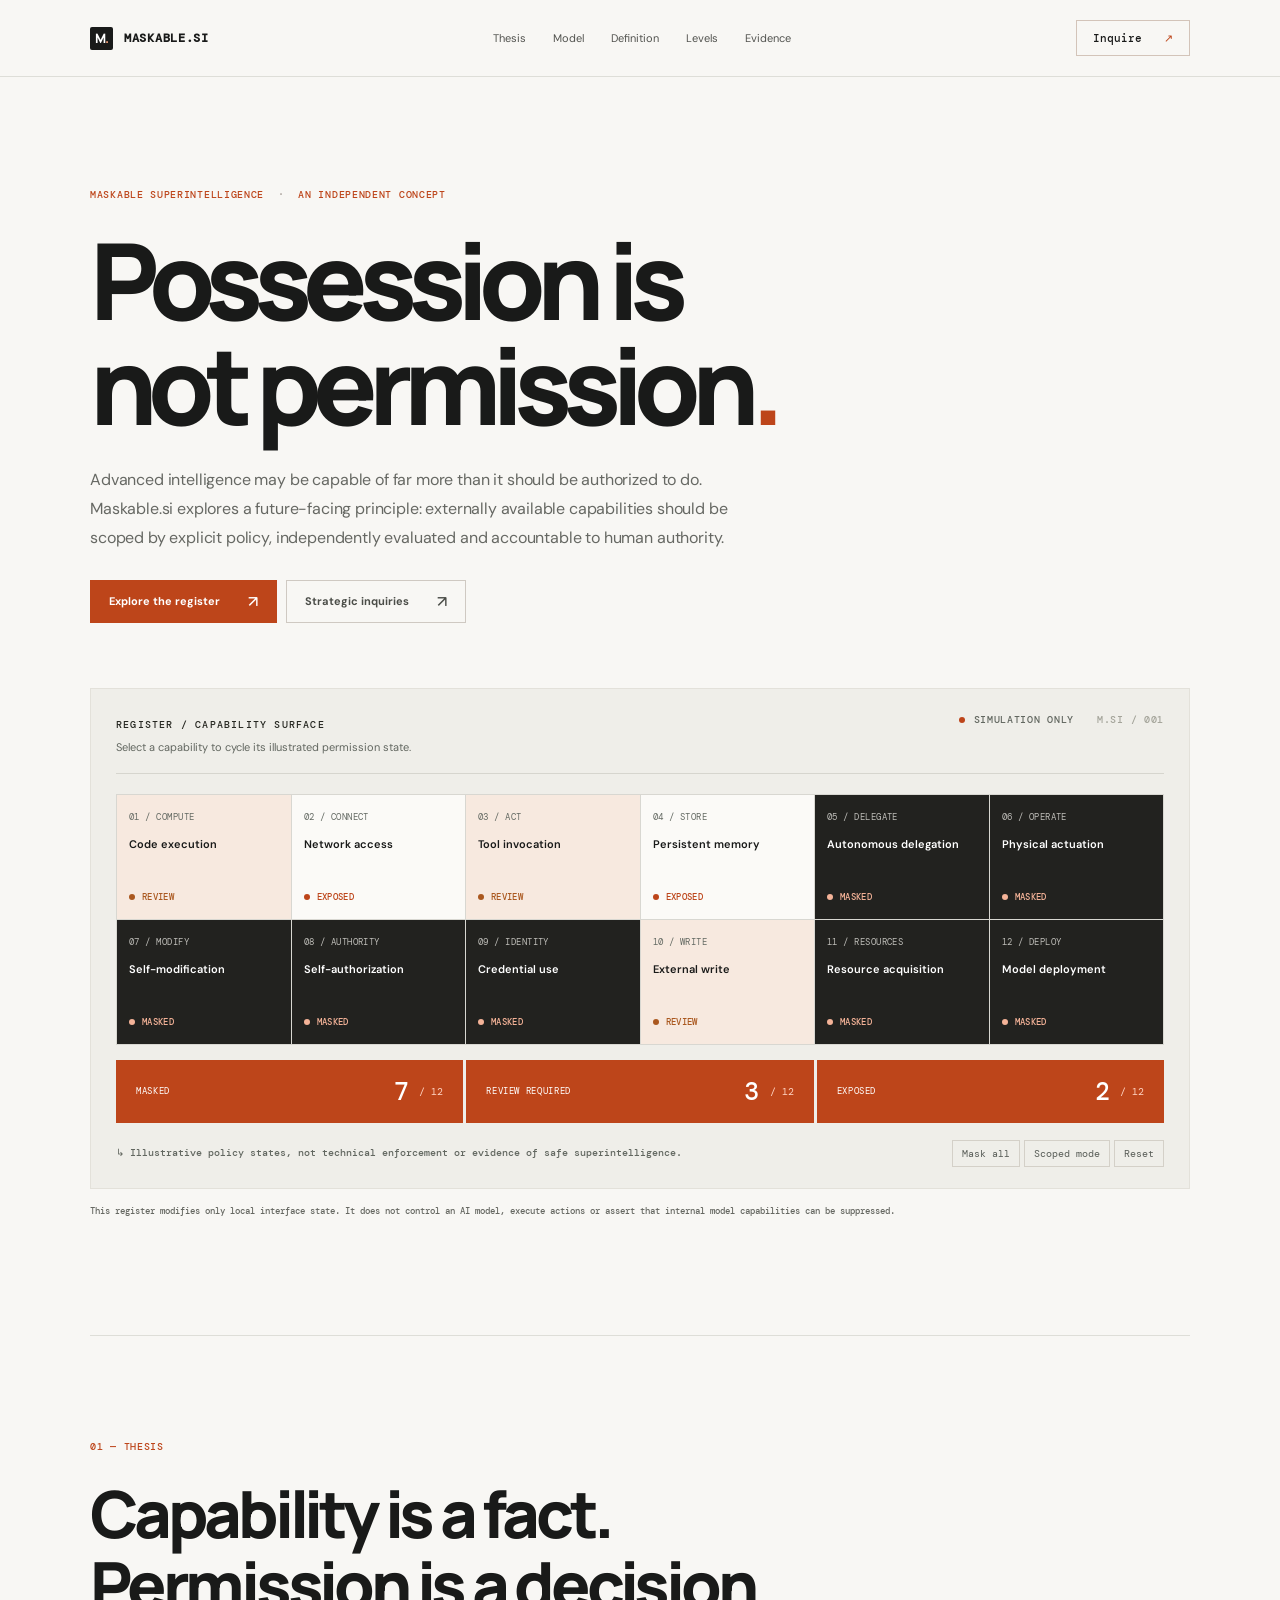
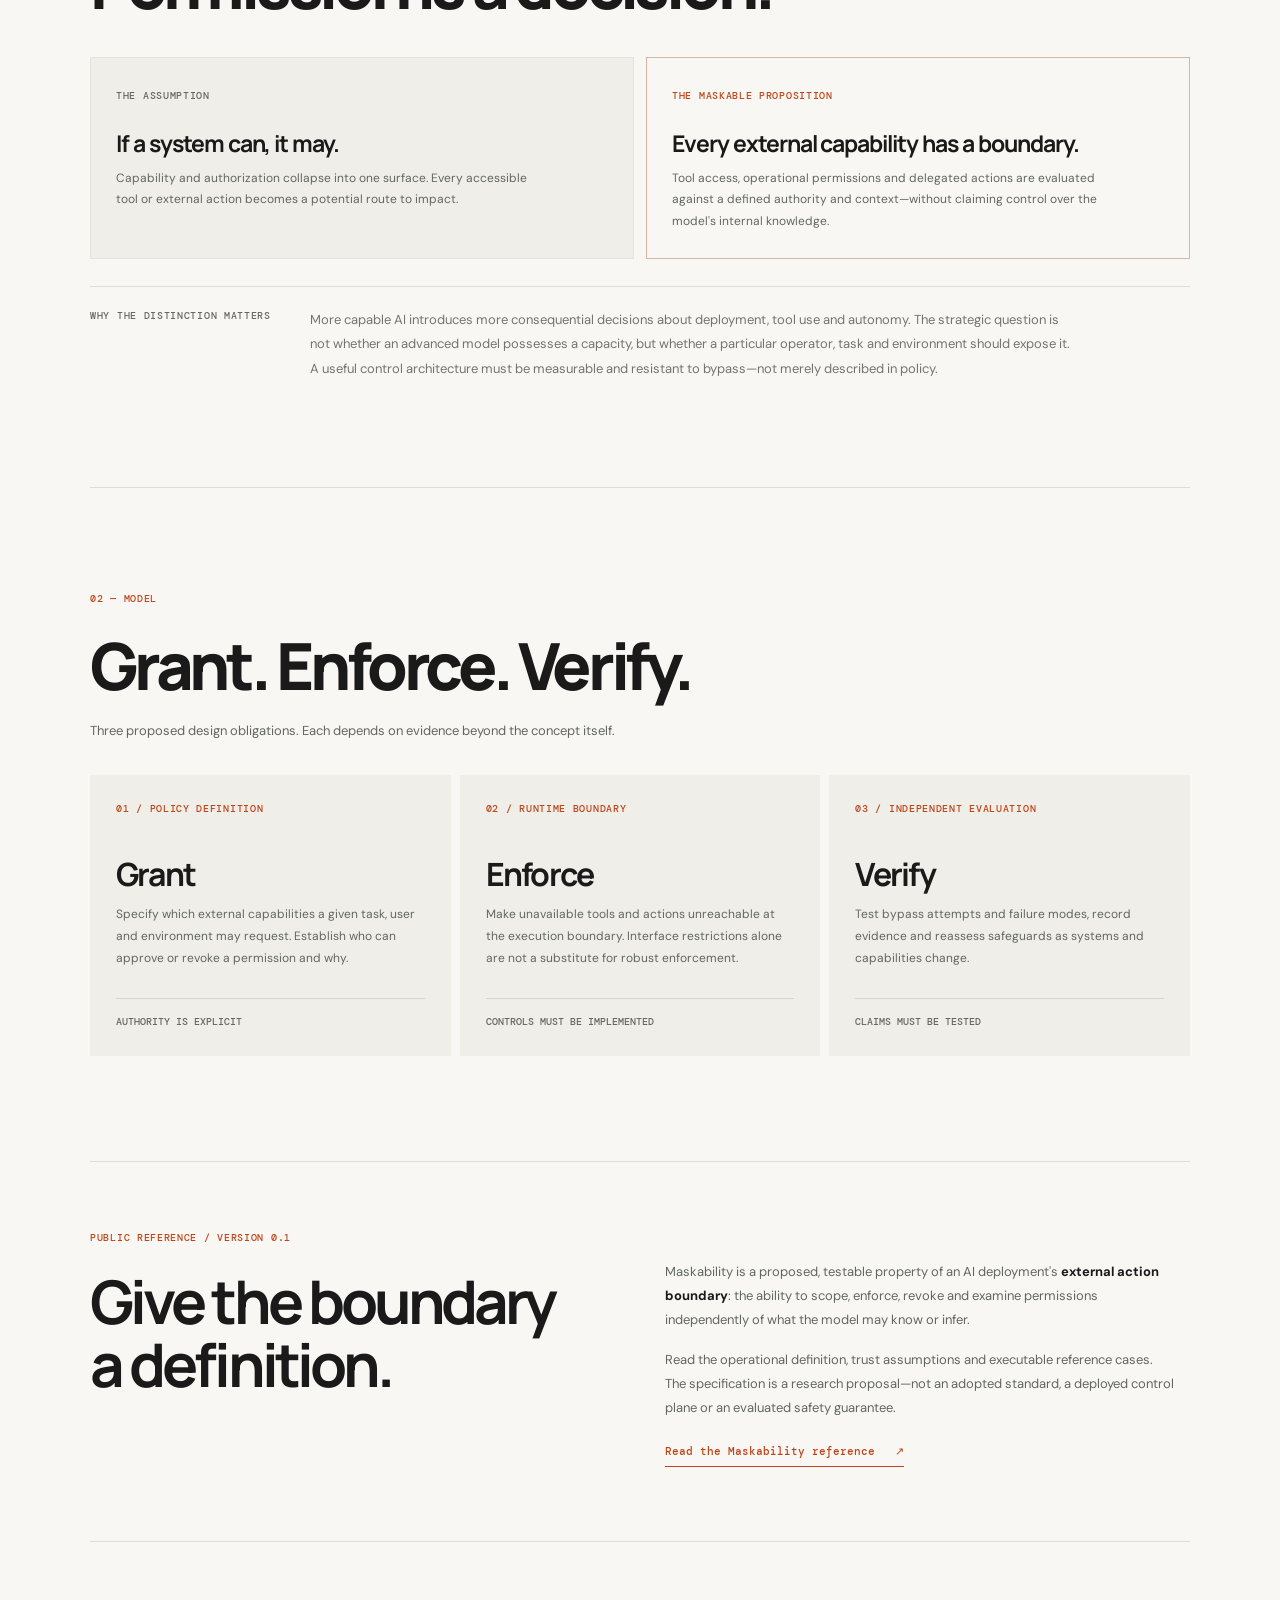
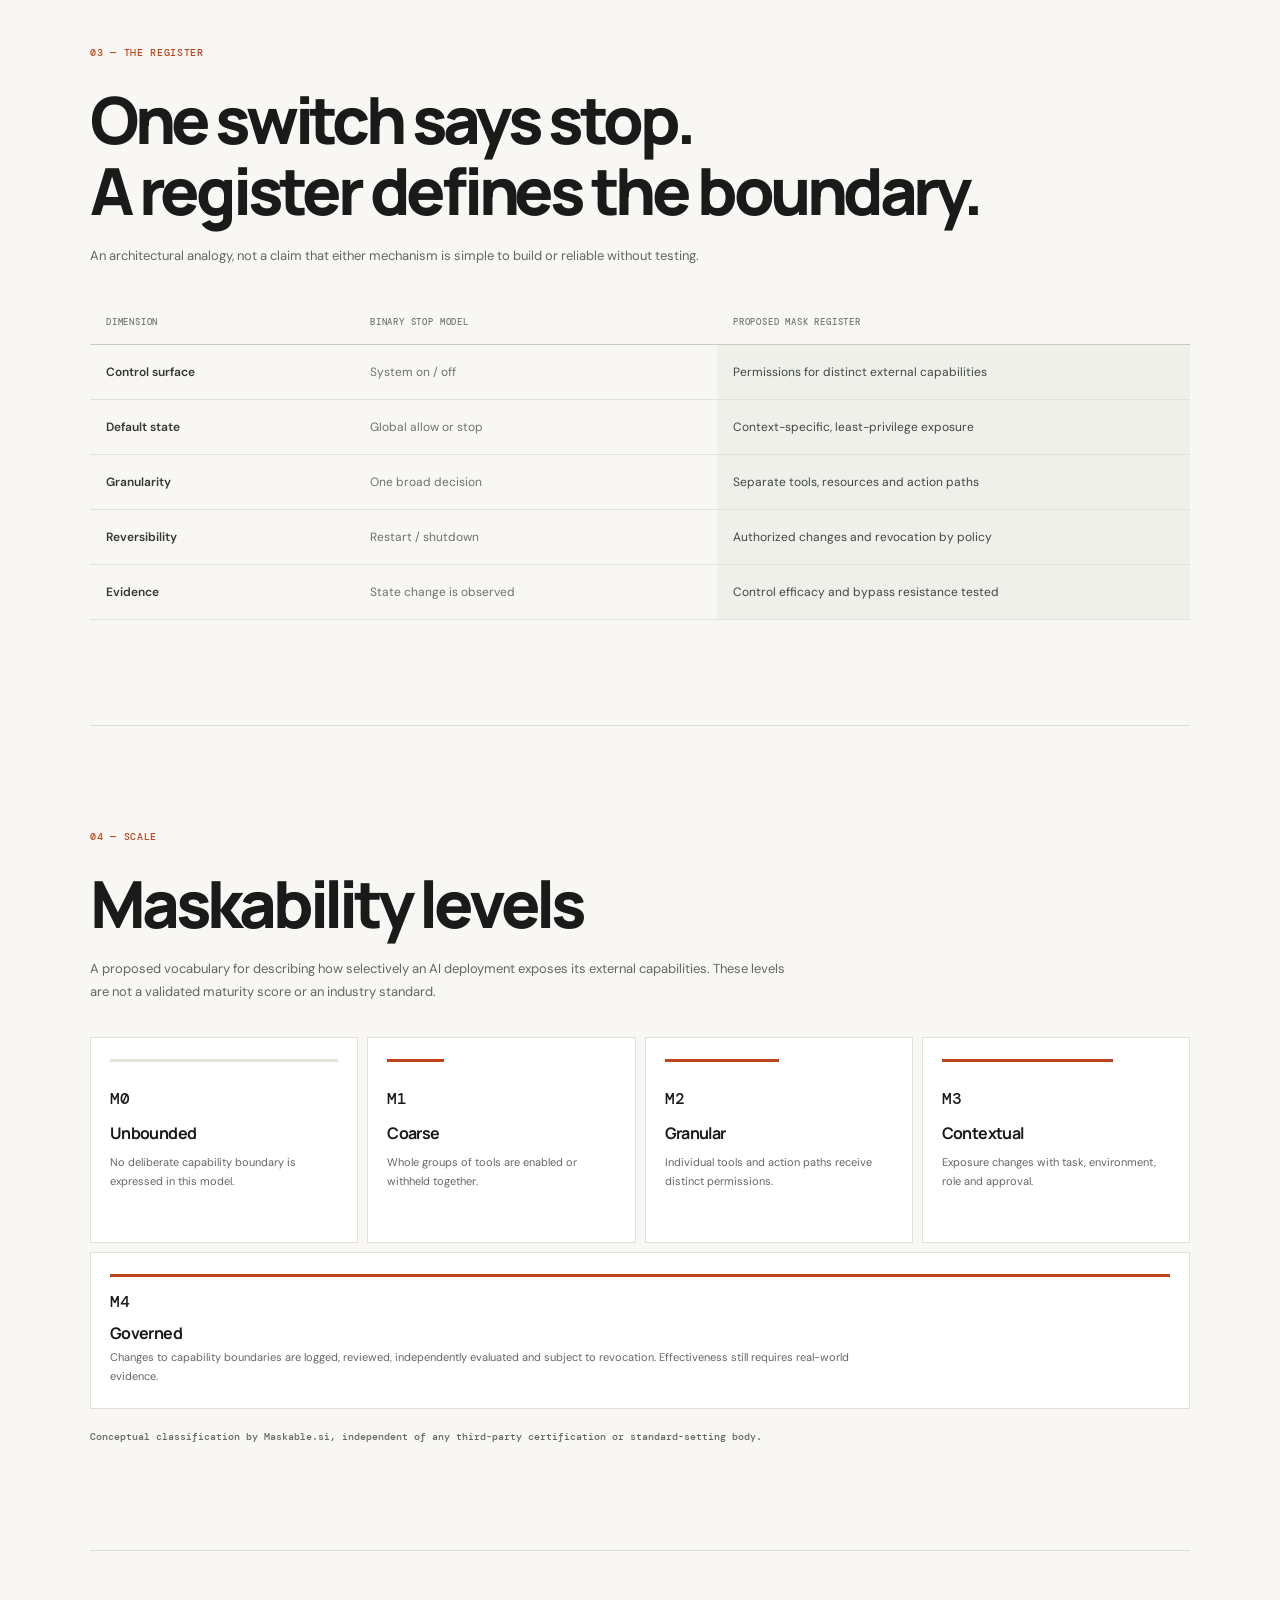
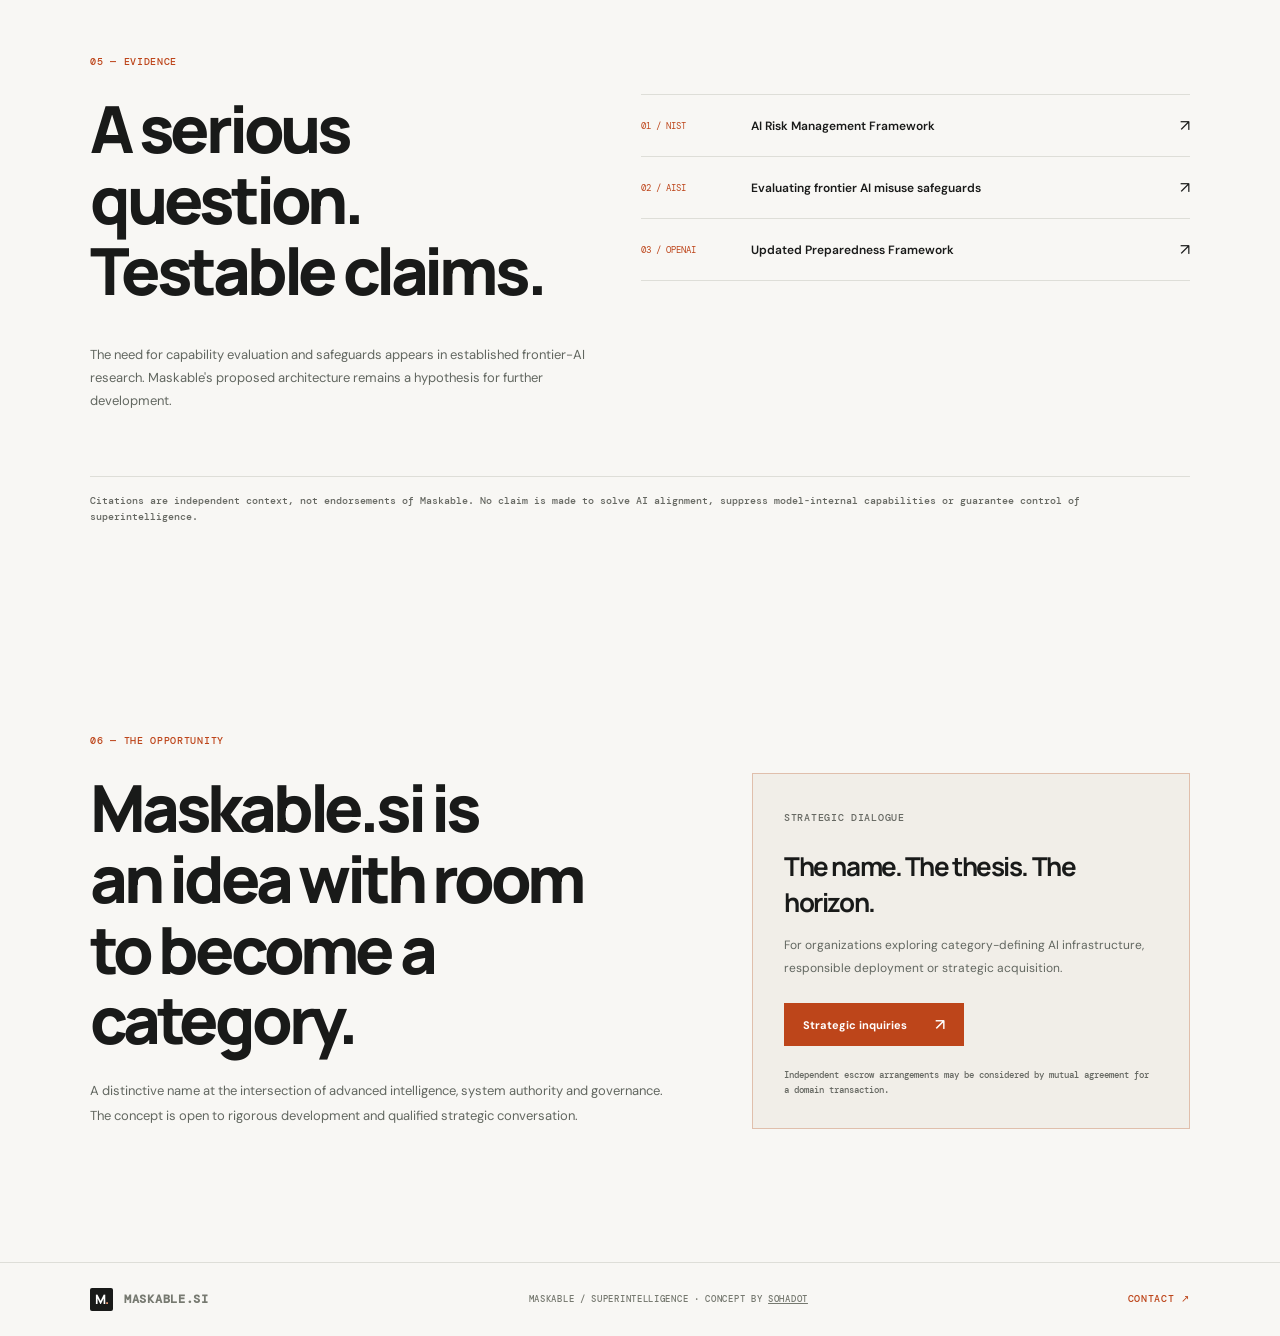
==== commit 1eca69a7: "Publish Maskability v0.1 operational reference and test cases" ====
--- a/index.html
+++ b/index.html
@@ -39,7 +39,7 @@
   <header class="site-header">
     <div class="container header-content">
       <a class="brand" href="/" aria-label="Maskable.si home"><span class="mark" aria-hidden="true">M<span>.</span></span><span>MASKABLE.SI</span></a>
-      <nav class="nav" aria-label="Primary navigation"><a href="#thesis">Thesis</a><a href="#model">Model</a><a href="#levels">Levels</a><a href="#evidence">Evidence</a></nav>
+      <nav class="nav" aria-label="Primary navigation"><a href="#thesis">Thesis</a><a href="#model">Model</a><a href="/maskability/">Definition</a><a href="#levels">Levels</a><a href="#evidence">Evidence</a></nav>
       <a class="header-inquire" href="/acquire/" rel="nofollow">Inquire <span aria-hidden="true">↗</span></a>
     </div>
   </header>
@@ -85,6 +85,11 @@
       <div class="model-cards"><article><span class="step">01 / POLICY DEFINITION</span><h3>Grant</h3><p>Specify which external capabilities a given task, user and environment may request. Establish who can approve or revoke a permission and why.</p><span class="card-bottom">Authority is explicit</span></article><article><span class="step">02 / RUNTIME BOUNDARY</span><h3>Enforce</h3><p>Make unavailable tools and actions unreachable at the execution boundary. Interface restrictions alone are not a substitute for robust enforcement.</p><span class="card-bottom">Controls must be implemented</span></article><article><span class="step">03 / INDEPENDENT EVALUATION</span><h3>Verify</h3><p>Test bypass attempts and failure modes, record evidence and reassess safeguards as systems and capabilities change.</p><span class="card-bottom">Claims must be tested</span></article></div>
     </section>
 
+    <section class="definition-feature container" aria-labelledby="definition-feature-title">
+      <div><p class="section-number">PUBLIC REFERENCE / VERSION 0.1</p><h2 id="definition-feature-title">Give the boundary<br>a definition.</h2></div>
+      <div class="definition-feature-copy"><p>Maskability is a proposed, testable property of an AI deployment's <strong>external action boundary</strong>: the ability to scope, enforce, revoke and examine permissions independently of what the model may know or infer.</p><p>Read the operational definition, trust assumptions and executable reference cases. The specification is a research proposal—not an adopted standard, a deployed control plane or an evaluated safety guarantee.</p><a class="text-link" href="/maskability/">Read the Maskability reference <span aria-hidden="true">↗</span></a></div>
+    </section>
+
     <section class="section section-bordered container" aria-labelledby="register-model-title">
       <p class="section-number">03 — THE REGISTER</p><h2 id="register-model-title">One switch says stop.<br>A register defines the boundary.</h2><p class="section-subtitle">An architectural analogy, not a claim that either mechanism is simple to build or reliable without testing.</p>
       <div class="compare-table-wrap"><table class="compare-table"><thead><tr><th>Dimension</th><th>Binary stop model</th><th>Proposed mask register</th></tr></thead><tbody><tr><th scope="row">Control surface</th><td>System on / off</td><td>Permissions for distinct external capabilities</td></tr><tr><th scope="row">Default state</th><td>Global allow or stop</td><td>Context-specific, least-privilege exposure</td></tr><tr><th scope="row">Granularity</th><td>One broad decision</td><td>Separate tools, resources and action paths</td></tr><tr><th scope="row">Reversibility</th><td>Restart / shutdown</td><td>Authorized changes and revocation by policy</td></tr><tr><th scope="row">Evidence</th><td>State change is observed</td><td>Control efficacy and bypass resistance tested</td></tr></tbody></table></div>
--- a/assets/styles.css
+++ b/assets/styles.css
@@ -1,4 +1,4 @@
-:root{--paper:#f8f7f4;--surface:#efeee9;--ink:#191a19;--muted:#6f716d;--line:#deded8;--orange:#c84a1d;--orange-dark:#9d3715;--mono:"DM Mono",ui-monospace,Consolas,monospace;--display:Manrope,"DM Sans",Arial,sans-serif}
+:root{--paper:#f8f7f4;--surface:#efeee9;--ink:#191a19;--muted:#6f716d;--line:#deded8;--orange:#bd451a;--orange-dark:#9d3715;--mono:"DM Mono",ui-monospace,Consolas,monospace;--display:Manrope,"DM Sans",Arial,sans-serif}
 *{box-sizing:border-box}html{scroll-behavior:smooth}body{margin:0;background:var(--paper);color:var(--ink);font-family:"DM Sans",Arial,sans-serif;-webkit-font-smoothing:antialiased}::selection{background:#efb8a5;color:var(--ink)}a{color:inherit;text-decoration:none}button{font:inherit;cursor:pointer}button,a{outline-offset:4px}:focus-visible{outline:3px solid #bc4c1c}h1,h2,h3,p{margin-top:0}h1,h2,h3{font-family:var(--display)}.container{width:min(1100px,calc(100% - 78px));margin-inline:auto}.skip-link{position:absolute;top:-100px;left:15px;z-index:200;background:var(--ink);color:white;padding:12px 18px}.skip-link:focus{top:15px}
 .site-header{border-bottom:1px solid var(--line);background:var(--paper)}.header-content{height:76px;display:flex;justify-content:space-between;align-items:center;gap:30px}.brand{display:inline-flex;align-items:center;gap:11px;font:600 12px var(--mono);letter-spacing:.06em;white-space:nowrap}.mark{width:23px;height:23px;display:inline-flex;align-items:center;justify-content:center;background:var(--ink);color:white;border-radius:2px;font:800 13px var(--display);letter-spacing:-1px}.mark span{color:#ed9b74}.nav{display:flex;gap:27px;color:#52534f;font-size:11px}.nav a:hover{color:var(--orange)}.header-inquire{font:500 11px var(--mono);padding:10px 16px;border:1px solid #d3c4b9;transition:background .2s}.header-inquire:hover{background:#eadccf}.header-inquire span{margin-left:15px;color:var(--orange)}
 .hero{padding-top:110px;padding-bottom:117px}.eyebrow,.section-number,.mini-label,.step,.label-strong,.register-notation,.register-bottom,.hero-footnote,.card-bottom,.levels-note,.evidence-note,.footer,.closing-panel small{font:500 10px/1.6 var(--mono);letter-spacing:.07em}.eyebrow,.section-number{color:var(--orange)}.eyebrow{margin-bottom:24px}.eyebrow span{color:#a9a19b;padding:0 7px}.hero h1{font-size:clamp(56px,8.3vw,116px);line-height:.99;letter-spacing:-.085em;font-weight:800;margin:0 0 29px;max-width:1000px}.orange{color:var(--orange)}.hero-summary{max-width:660px;color:#666863;font-size:16px;line-height:1.8;letter-spacing:-.01em;margin-bottom:27px}.hero-actions{display:flex;gap:9px;flex-wrap:wrap}.button{display:inline-flex;align-items:center;justify-content:space-between;gap:28px;min-height:43px;padding:0 18px;font-size:11px;font-weight:700;transition:background .2s,transform .2s}.button:hover{transform:translateY(-2px)}.button-primary{background:var(--orange);color:white;border:1px solid var(--orange)}.button-primary:hover{background:var(--orange-dark)}.button-outline{border:1px solid #cfc9c2;color:#4b4d48;background:transparent}.button-outline:hover{background:#efebe5}.button span{font-size:16px;font-weight:500}
@@ -14,7 +14,57 @@
 .footer{border-top:1px solid var(--line);padding:25px 0;color:#767970}.footer-inner{display:flex;align-items:center;justify-content:space-between;gap:22px}.footer-inner>a:last-child{color:var(--orange)}.footer-inner>span{font-size:9px}.footer-inner>span a{text-decoration:underline}
 /* The independent acquisition route uses the same editorial identity. */
 .acquisition-page{min-height:100vh}.acquisition-wrap{min-height:100vh;display:flex;flex-direction:column;justify-content:space-between;padding-top:42px;padding-bottom:30px}.acquisition-copy{padding:95px 0 70px}.acquisition-copy h1{font-size:clamp(44px,7vw,85px);line-height:1.04;letter-spacing:-.07em;max-width:950px;margin:20px 0 30px}.acquisition-copy h1 em{font-style:normal;color:var(--orange)}.acquisition-copy p{max-width:730px;color:#73766f;font-size:15px;line-height:1.85}.acquisition-copy .button{margin-top:24px}.acquisition-footer{display:flex;justify-content:space-between;padding-top:23px;border-top:1px solid var(--line);font:10px var(--mono);color:#8a8b84}.acquisition-footer a{color:var(--orange)}.escrow-panel{margin-top:30px;padding:28px;background:#efeee9;border:1px solid #e1dcd2;max-width:850px}.escrow-panel h2{font-size:25px;letter-spacing:-.04em;margin:0 0 13px}.escrow-panel p{font-size:12px;margin-bottom:12px}.escrow-panel a{text-decoration:underline;color:var(--orange)}
+/* Small supporting text remains legible on the warm paper surface. */
+.mini-label,.card-bottom,.levels-note,.evidence-note,.hero-footnote,.closing-panel small,.acquisition-footer{color:#666862}
+.register-top p,.register-notation,.register-bottom,.section-subtitle,.thesis-panel p,.model-cards p,.level p,.closing-grid p,.closing-panel p,.acquisition-copy p{color:#626760}
+.cap-id{color:#646a63}
+.state-masked .cap-id{color:#bebdb8}
+.mini-label,.step,.card-bottom,.levels-note,.evidence-note{font-size:10px}
 @media(max-width:1000px){.capability-grid{grid-template-columns:repeat(4,minmax(0,1fr))}.hero h1{font-size:clamp(64px,9vw,94px)}.register-bottom{align-items:flex-start;flex-direction:column}.closing-grid{gap:30px}}
 @media(max-width:700px){.container{width:calc(100% - 36px)}.header-content{height:65px;gap:14px}.nav{display:none}.hero{padding-top:65px;padding-bottom:80px}.hero h1{font-size:clamp(48px,11.2vw,76px)}.hero-summary{font-size:14px}.register{padding:17px 12px;margin-top:46px}.register-top{flex-direction:column}.register-stamp{display:none}.capability-grid{grid-template-columns:repeat(3,minmax(0,1fr))}.capability{min-height:120px;padding:12px 9px}.capability strong{font-size:10px}.cap-id,.cap-status{font-size:8px}.register-summary>div{padding:12px 10px;display:block}.register-summary>div>span{display:block;font-size:8px;height:26px}.register-summary strong{font-size:25px}.register-summary small{padding-left:4px}.section{padding-top:77px;padding-bottom:85px}.section h2{font-size:clamp(37px,7.4vw,55px)}.thesis-panels,.evidence-layout,.closing-grid{grid-template-columns:1fr}.thesis-explainer{grid-template-columns:1fr;gap:9px}.model-cards{grid-template-columns:1fr}.model-cards article{min-height:225px}.model-cards h3{margin-top:25px}.levels-grid{grid-template-columns:repeat(2,minmax(0,1fr))}.footer-inner{flex-wrap:wrap}.footer-inner>span{order:3;width:100%}}
 @media(max-width:420px){.hero h1{font-size:clamp(44px,11.3vw,53px)}.hero-actions{align-items:stretch}.button{gap:12px}.capability-grid{grid-template-columns:repeat(2,minmax(0,1fr))}.register-bottom{font-size:9px}.register-buttons{flex-wrap:wrap}.register-buttons button{font-size:9px}.sources a{grid-template-columns:65px 1fr 18px;gap:10px}.closing-panel{padding:22px}.acquisition-copy{padding-top:65px}}
 @media(prefers-reduced-motion:reduce){html{scroll-behavior:auto}*,*:before,*:after{transition-duration:.01ms!important;animation-duration:.01ms!important}}
+
+/* The operational definition is a separately citable, editorial reference. */
+.definition-feature{border-top:1px solid var(--line);padding-top:68px;padding-bottom:74px;display:grid;grid-template-columns:1fr 1fr;gap:50px}
+.definition-feature h2{font-size:clamp(34px,4.7vw,62px);line-height:1.06;letter-spacing:-.065em;margin:0}
+.definition-feature-copy{padding-top:30px;max-width:510px}
+.definition-feature-copy p{font-size:13px;line-height:1.85;color:#626760;margin-bottom:16px}
+.definition-feature-copy strong{color:var(--ink)}
+.text-link{display:inline-flex;align-items:center;gap:20px;color:var(--orange);font:500 11px var(--mono);border-bottom:1px solid currentColor;padding:8px 0}
+.text-link:hover{color:var(--orange-dark)}
+.reference-page .site-header{position:relative}
+.reference-hero{padding-top:100px;padding-bottom:90px}
+.reference-hero h1{font-size:clamp(49px,7.2vw,91px);line-height:1.04;letter-spacing:-.075em;max-width:950px;margin:25px 0 30px}
+.reference-lead{max-width:770px;font-size:17px;line-height:1.85;color:#575d55}
+.reference-status{display:flex;flex-wrap:wrap;gap:12px;margin-top:32px}
+.reference-status span{border:1px solid var(--line);padding:11px 15px;font:10px var(--mono);color:#555b53}
+.reference-status span:first-child{border-color:#bd9f8e;color:var(--orange)}
+.reference-section{border-top:1px solid var(--line);padding-top:66px;padding-bottom:72px}
+.reference-section h2{font-size:clamp(35px,4.8vw,58px);line-height:1.12;letter-spacing:-.065em;margin:16px 0 25px}
+.reference-section h3{font-size:20px;letter-spacing:-.035em;margin-bottom:13px}
+.reference-section p,.reference-section li{font-size:13px;line-height:1.86;color:#565d54}
+.reference-section p{max-width:900px}
+.reference-section strong{color:var(--ink)}
+.reference-split{display:grid;grid-template-columns:1fr 1fr;gap:45px}
+.reference-callout{background:#f0eee9;border-left:3px solid var(--orange);padding:23px 29px;margin-top:24px}
+.reference-callout p{margin:0}
+.reference-grid{display:grid;grid-template-columns:repeat(3,minmax(0,1fr));gap:9px;margin-top:24px}
+.reference-grid article{padding:25px;background:#efeee9;min-height:165px}
+.reference-grid article>span{font:10px var(--mono);color:var(--orange)}
+.reference-grid h3{margin-top:22px}
+.reference-grid p{font-size:12px;margin:0}
+.reference-table-wrap{overflow-x:auto;margin:25px 0}
+.reference-table{border-collapse:collapse;width:100%;min-width:630px}
+.reference-table th,.reference-table td{text-align:left;vertical-align:top;border-bottom:1px solid var(--line);padding:17px 13px;font-size:12px;line-height:1.7}
+.reference-table thead th{font:500 10px var(--mono);color:#646b60;text-transform:uppercase}
+.reference-table tbody th{font:500 10px var(--mono);white-space:nowrap;color:var(--orange)}
+.reference-table td:last-child{font-weight:600;color:#3b443b}
+.reference-list{margin:14px 0 25px;padding-left:22px;max-width:900px}
+.reference-list li{padding-left:6px;margin-bottom:11px}
+.reference-note{font:10px/1.8 var(--mono)!important;color:#6a7067!important}
+.reference-resources{display:flex;gap:12px;flex-wrap:wrap;margin-top:25px}
+.reference-resources a{border:1px solid #cfcac2;padding:12px 17px;font:10px var(--mono);color:#444e44}
+.reference-resources a:hover{border-color:var(--orange);color:var(--orange)}
+.reference-footer{padding-bottom:80px}
+@media(max-width:700px){.definition-feature,.reference-split{grid-template-columns:1fr;gap:18px}.definition-feature{padding-top:55px;padding-bottom:64px}.definition-feature-copy{padding-top:0}.reference-hero{padding-top:67px;padding-bottom:65px}.reference-grid{grid-template-columns:1fr}.reference-grid article{min-height:0}.reference-section{padding-top:54px;padding-bottom:57px}.reference-hero h1{font-size:clamp(43px,10vw,67px)}.reference-lead{font-size:15px}}
